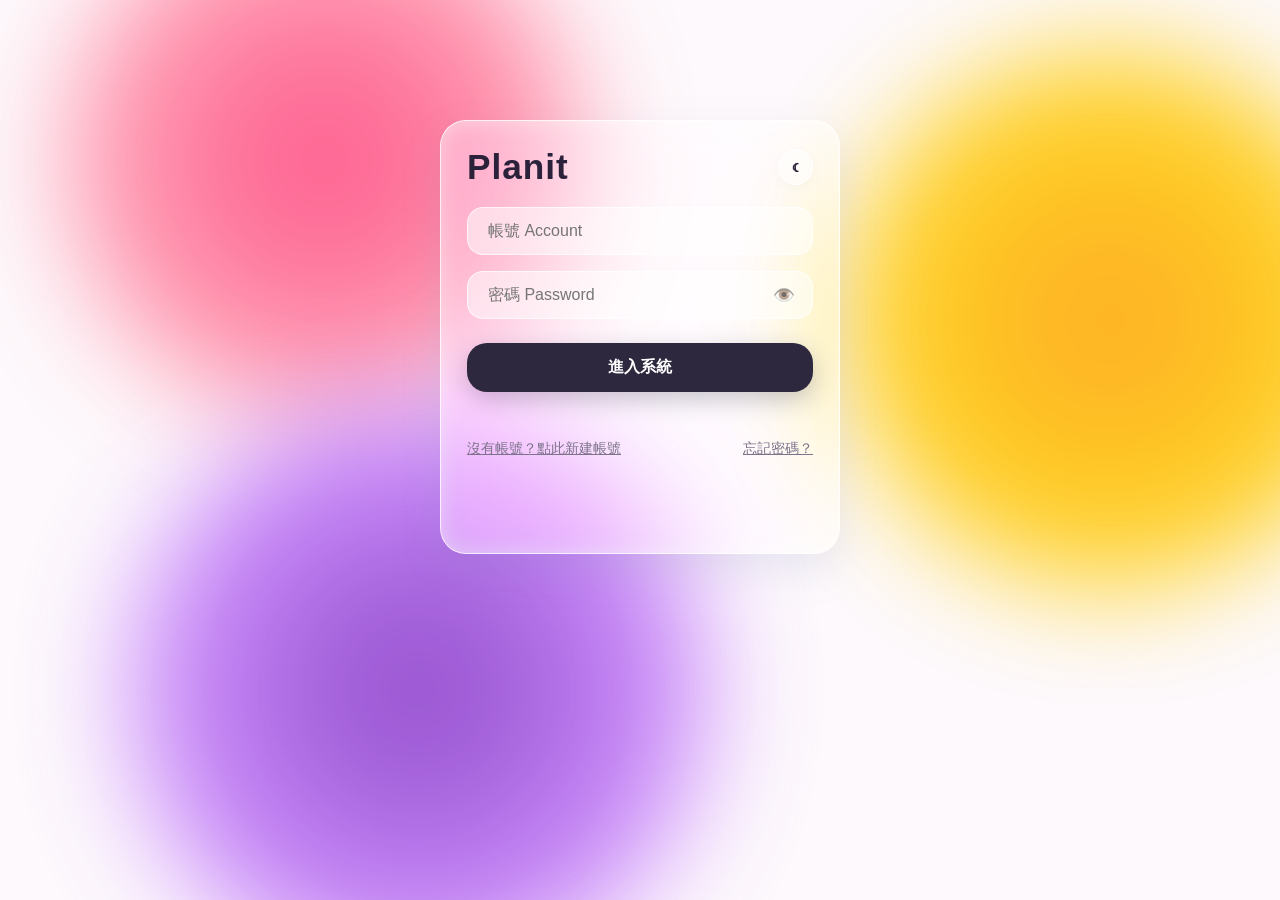
==== index.html @ a9f350a3 "說明視窗無法關閉" ====
<!DOCTYPE html>
<html lang="zh-TW">
<head>
  <meta charset="UTF-8">
  <meta name="viewport" content="width=device-width, initial-scale=1.0">
  <title>Planit - Control Center</title>
  <script src="https://accounts.google.com/gsi/client" async defer></script>
  <style>
    :root { --text-hi: #2B213A; --text-mid: #7D738A; --card-radius: 26px; }
    * { box-sizing: border-box; margin: 0; padding: 0; font-family: -apple-system, BlinkMacSystemFont, "Segoe UI", Roboto, sans-serif; }
    
    html { min-height: 100vh; background: #FDF9FC; }
    body { 
      min-height: 100vh; width: 100%; display: flex; flex-direction: column; align-items: center; justify-content: flex-start;
      background: transparent !important; color: var(--text-hi); overflow-y: auto; position: relative; padding: 40px 16px;
      perspective: 1600px;
    }

    .sky-container { position: fixed; inset: 0; width: 100vw; height: 100vh; overflow: hidden; z-index: 0; pointer-events: none; }
    @keyframes driftPeach { 0% { transform: translate(0px, 0px) scale(1); } 50% { transform: translate(80px, -60px) scale(1.18); } 100% { transform: translate(-50px, 50px) scale(0.92); } }
    @keyframes driftPurple { 0% { transform: translate(0px, 0px) scale(1); } 50% { transform: translate(-70px, 70px) scale(1.15); } 100% { transform: translate(60px, -50px) scale(0.9); } }
    @keyframes driftOrange { 0% { transform: translate(0px, 0px) scale(1); } 50% { transform: translate(60px, 80px) scale(1.22); } 100% { transform: translate(-70px, -40px) scale(0.85); } }
    
    .cloud-orb { position: absolute; border-radius: 50%; filter: blur(55px); opacity: 0.85; animation-iteration-count: infinite; animation-direction: alternate; animation-timing-function: ease-in-out; }
    .orb-peach { top: -100px; left: 5%; width: 520px; height: 520px; background: radial-gradient(circle, #FF477E 10%, #FFA8B6 80%); animation: driftPeach 14s infinite alternate ease-in-out; }
    .orb-purple { bottom: -80px; left: 10%; width: 580px; height: 580px; background: radial-gradient(circle, #7B2CBF 0%, #C77DFF 65%, rgba(224, 170, 255, 0) 100%); animation: driftPurple 18s infinite alternate ease-in-out; animation-delay: -3s; }
    .orb-orange { top: 50px; right: -100px; width: 540px; height: 540px; background: radial-gradient(circle, #FF9E00 0%, #FFD000 65%, rgba(255, 234, 167, 0) 100%); animation: driftOrange 16s infinite alternate ease-in-out; animation-delay: -6s; }
    
    body.dark { background-color: #0A0A12 !important; color: #F1F0F7 !important; --text-hi: #F1F0F7; --text-mid: #9E9AA8; }
    body.dark .orb-peach { background: radial-gradient(circle, #2E1065 0%, #0A0A12 80%) !important; opacity: 0.5; } 
    body.dark .orb-purple { background: radial-gradient(circle, #1E1B4B 0%, #0A0A12 80%) !important; opacity: 0.5; } 
    body.dark .orb-orange { background: radial-gradient(circle, #082F49 0%, #0A0A12 80%) !important; opacity: 0.5; } 

    .view-hidden { display: none !important; }
    .view-active { display: block !important; }

    .window-shell, .modal-shell {
      background: rgba(255, 255, 255, 0.4) !important; backdrop-filter: blur(24px) saturate(160%); -webkit-backdrop-filter: blur(24px) saturate(160%); 
      border: 1px solid rgba(255, 255, 255, 0.8) !important; border-radius: var(--card-radius); padding: 26px; box-shadow: 0 16px 40px rgba(112, 128, 175, 0.15), inset 0 0 20px rgba(255,255,255,0.4);
    }
    body.dark .window-shell, body.dark .modal-shell { background: rgba(18, 18, 26, 0.85) !important; border: 1px solid rgba(255, 255, 255, 0.14) !important; box-shadow: 0 20px 50px rgba(0, 0, 0, 0.9), inset 0 0 20px rgba(255,255,255,0.02) !important; }

    .login-shell { width: 100%; max-width: 400px; margin: 80px auto; z-index: 2; position: relative; }
    
    #dashboard-view { position: relative; z-index: 2; transform-style: preserve-3d; transition: transform 0.12s ease-out; }
    #dashboard-view.view-active { display: grid !important; grid-template-columns: minmax(0, 1fr) 280px !important; gap: 24px !important; align-items: start !important; width: 100%; max-width: 1060px !important; margin: 0 auto !important; }
    @media (max-width: 840px) { #dashboard-view.view-active { grid-template-columns: 1fr !important; } .upcoming-panel { position: static !important; } }

    .dashboard-main { min-width: 0; height: auto; overflow: visible; }
    .upcoming-panel { position: sticky; top: 30px; max-height: calc(100vh - 60px); overflow-y: auto; }
    .upcoming-panel h3 { font-size: 1rem; font-weight: 700; margin-bottom: 14px; display: flex; align-items: center; gap: 6px; color: var(--text-hi); }
    .upcoming-item { padding: 11px 14px; background: rgba(255,255,255,0.45); border-radius: 16px; margin-bottom: 9px; border: 1px solid rgba(255,255,255,0.7); font-size: 0.85rem; cursor: pointer; transition: all 0.25s cubic-bezier(0.34, 1.56, 0.64, 1); color: var(--text-hi); }
    body.dark .upcoming-item { background: rgba(255,255,255,0.06); border-color: rgba(255,255,255,0.1); color: #F1F0F7; }
    .upcoming-item:hover { transform: translateY(-2px) scale(1.02); background: rgba(255,255,255,0.7); }

    .titlebar { display: flex; justify-content: space-between; align-items: center; margin-bottom: 20px; flex-wrap: wrap; gap: 10px; }
    .titlebar h1, #form-title { font-family: 'Brush Script MT', 'Lucida Handwriting', 'Segoe Script', cursive, sans-serif; font-size: 2.2rem !important; font-weight: 700; letter-spacing: 1px; margin: 0; color: var(--text-hi); }

    .action-button-group { display: flex; gap: 6px; align-items: center; flex-wrap: wrap; }
    .bubble-menu-btn { height: 36px; padding: 0 13px; border-radius: 18px; background: rgba(255, 255, 255, 0.5); border: 1px solid rgba(255, 255, 255, 0.75); color: var(--text-hi); cursor: pointer; font-size: 0.85rem; font-weight: 600; display: flex; justify-content: center; align-items: center; gap: 4px; box-shadow: 0 4px 12px rgba(0,0,0,0.03); transition: all 0.2s ease; }
    .bubble-menu-btn:hover { background: rgba(255, 255, 255, 0.8); transform: translateY(-1px); }
    body.dark .bubble-menu-btn { background: rgba(255, 255, 255, 0.08); border-color: rgba(255, 255, 255, 0.15); color: #F1F0F7; }
    
    .profile-avatar-btn { width: 36px; height: 36px; border-radius: 50%; background: linear-gradient(135deg, #6C5CE7, #8E78FF); color: white; font-weight: 700; display: flex; justify-content: center; align-items: center; cursor: pointer; border: 1.5px solid rgba(255,255,255,0.9); box-shadow: 0 4px 10px rgba(108, 92, 231, 0.3); font-size: 0.85rem; user-select: none; }

    .input-group { margin-bottom: 16px; position: relative; }
    .input-group input, .input-group select { width: 100%; padding: 14px 20px; border-radius: 16px; border: 1px solid rgba(255, 255, 255, 0.7); background: rgba(255, 255, 255, 0.5); color: var(--text-hi); font-size: 1rem; outline: none; }
    body.dark .input-group input, body.dark .input-group select { background: rgba(255, 255, 255, 0.06); border-color: rgba(255, 255, 255, 0.15); color: #F1F0F7; }
    
    .pwd-wrapper { position: relative; width: 100%; }
    .pwd-wrapper input { padding-right: 48px; }
    .eye-toggle-btn { position: absolute; right: 14px; top: 50%; transform: translateY(-50%); background: none; border: none; cursor: pointer; font-size: 1.1rem; opacity: 0.65; padding: 4px; }
    .eye-toggle-btn:hover { opacity: 1; }

    .btn-main { width: 100%; padding: 14px; border-radius: 20px; border: none; background: #2D283E; color: #FFFFFF; font-size: 1rem; font-weight: 600; cursor: pointer; box-shadow: 0 8px 24px rgba(45, 40, 62, 0.25); margin-top: 8px; transition: all 0.2s; }
    body.dark .btn-main { background: #6C5CE7; color: #FFFFFF; box-shadow: 0 8px 24px rgba(108, 92, 231, 0.4); }
    .btn-main:active { transform: scale(0.97); }
    .btn-secondary { background: rgba(255,255,255,0.4); color: var(--text-hi); border: 1px solid rgba(255,255,255,0.7); box-shadow: none; }
    body.dark .btn-secondary { background: rgba(255,255,255,0.08); color: #F1F0F7; border-color: rgba(255,255,255,0.15); }
    .btn-danger { background: #E63946 !important; color: #FFFFFF !important; }
    .btn-success { background: #2A9D8F !important; color: #FFFFFF !important; }
    .btn-warning { background: #F4A261 !important; color: #FFFFFF !important; }
    .btn-disabled { background: rgba(120, 120, 120, 0.18) !important; color: rgba(150, 150, 150, 0.6) !important; cursor: not-allowed !important; pointer-events: none; }

    .form-links { display: flex; justify-content: space-between; margin-top: 16px; font-size: 0.85rem; color: var(--text-mid); }
    .form-links span { cursor: pointer; text-decoration: underline; }
    #message { margin-top: 12px; font-size: 0.9rem; color: #E63946; min-height: 20px; text-align: center; font-weight: 600; }

    .calendar-container { background: rgba(255, 255, 255, 0.25); padding: 16px; border-radius: 22px; border: 1px solid rgba(255, 255, 255, 0.6); margin-bottom: 20px; }
    body.dark .calendar-container { background: rgba(255, 255, 255, 0.04); border-color: rgba(255, 255, 255, 0.08); }
    .cal-header { display: flex; justify-content: space-between; align-items: center; margin-bottom: 12px; font-weight: 700; font-size: 0.95rem; color: var(--text-hi); }
    .cal-grid { display: grid; grid-template-columns: repeat(7, 1fr); gap: 5px; text-align: center; }
    .cal-weekday { font-size: 0.75rem; color: var(--text-mid); font-weight: 600; padding-bottom: 4px; }
    .cal-day { padding: 8px 2px; border-radius: 12px; cursor: pointer; font-size: 0.85rem; font-weight: 600; transition: all 0.2s; position: relative; color: var(--text-hi); }
    .cal-day:hover { background: rgba(255, 255, 255, 0.5); }
    body.dark .cal-day:hover { background: rgba(255, 255, 255, 0.1); }
    .cal-day.empty { pointer-events: none; opacity: 0.25; }
    .cal-day.today { border: 1.5px dashed var(--text-hi); font-weight: 700; }
    .cal-day.active-filter { background: var(--text-hi); color: #FFF; box-shadow: 0 4px 14px rgba(0,0,0,0.2); }
    body.dark .cal-day.active-filter { background: #6C5CE7; color: #FFF; }
    .cal-dot-container { display: flex; justify-content: center; gap: 2px; margin-top: 2px; min-height: 5px; }
    .cal-dot { width: 4px; height: 4px; background: #2A9D8F; border-radius: 50%; }
    .cal-dot.urgent { background: #E63946; }

    .selector-group { margin-bottom: 16px; text-align: left; }
    .selector-title { font-size: 0.8rem; font-weight: 700; color: var(--text-mid); margin-bottom: 8px; margin-left: 4px; }
    .tag-selector { display: flex; gap: 8px; flex-wrap: wrap; }
    .tag-btn, .pri-btn { padding: 7px 15px; border-radius: 16px; font-size: 0.85rem; font-weight: 600; background: rgba(255, 255, 255, 0.45); border: 1px solid rgba(255, 255, 255, 0.7); color: var(--text-mid); cursor: pointer; transition: all 0.2s; }
    body.dark .tag-btn, body.dark .pri-btn { background: rgba(255, 255, 255, 0.05); border-color: rgba(255, 255, 255, 0.1); color: #F1F0F7; }
    .tag-btn.active { background: var(--text-hi); color: #FFF; border-color: transparent; }
    body.dark .tag-btn.active { background: #6C5CE7; color: #FFF; }
    
    .pri-btn[data-val="🔴 緊急"].active { background: #E63946; color: white; border-color: transparent; }
    .pri-btn[data-val="🟡 一般"].active { background: #E9C46A; color: #2B2543; border-color: transparent; }
    .pri-btn[data-val="🟢 輕鬆"].active { background: #2A9D8F; color: white; border-color: transparent; }

    .manual-subtasks { display: flex; flex-direction: column; gap: 8px; margin-bottom: 12px; }
    .subtask-input-row { display: flex; gap: 8px; }
    .subtask-input-row input { flex: 1; padding: 8px 12px; border-radius: 12px; border: 1px solid rgba(255,255,255,0.6); background: rgba(255,255,255,0.4); outline: none; }
    body.dark .subtask-input-row input { background: rgba(255,255,255,0.06); border-color: rgba(255,255,255,0.12); color: white; }
    .add-step-btn { background: none; border: 1px dashed var(--text-mid); color: var(--text-mid); padding: 8px; border-radius: 12px; cursor: pointer; font-weight: 600; font-size: 0.85rem; }
    .ai-btn { background: linear-gradient(135deg, #4A00E0, #8E2DE2); color: white; border: none; box-shadow: 0 4px 15px rgba(142, 45, 226, 0.25); }

    .grid-container { position: relative; width: 100%; transition: height 0.3s ease; min-height: 120px; perspective: 1000px; }
    .widget-card { position: absolute; background: rgba(255, 255, 255, 0.52); backdrop-filter: blur(16px); -webkit-backdrop-filter: blur(16px); border: 1px solid rgba(255, 255, 255, 0.8); border-radius: 22px; display: flex; flex-direction: column; justify-content: space-between; align-items: center; font-weight: 600; overflow: hidden; user-select: none; touch-action: none; cursor: grab; box-shadow: 0 10px 30px rgba(0,0,0,0.05), inset 0 0 15px rgba(255,255,255,0.3); padding: 12px 14px 9px 14px; color: var(--text-hi); transform-style: preserve-3d; transition: top 0.25s ease-out, left 0.25s ease-out, transform 0.15s ease-out, box-shadow 0.2s ease; }
    body.dark .widget-card { background: rgba(25, 25, 38, 0.65) !important; border: 1px solid rgba(255, 255, 255, 0.1) !important; color: #F1F0F7; box-shadow: 0 10px 30px rgba(0,0,0,0.6); }
    .widget-card.dragging { z-index: 100 !important; cursor: grabbing !important; transform: scale(1.05) !important; box-shadow: 0 20px 45px rgba(0,0,0,0.25) !important; transition: none !important; }
    
    @keyframes urgentPulse { 0% { box-shadow: 0 0 10px rgba(230, 57, 70, 0.45); border-color: rgba(230, 57, 70, 0.85); } 50% { box-shadow: 0 0 24px rgba(230, 57, 70, 0.75); border-color: #E63946; } 100% { box-shadow: 0 0 10px rgba(230, 57, 70, 0.45); border-color: rgba(230, 57, 70, 0.85); } }
    .widget-card.urgent-glow { animation: urgentPulse 2s infinite ease-in-out; border-top: 3.5px solid #E63946; }
    .widget-card.routine-card { border-bottom: 3.5px solid #4A90E2; }

    .card-topbar { width: 100%; display: flex; justify-content: space-between; align-items: center; gap: 4px; font-size: 0.68rem; pointer-events: none; }
    .card-tag-text { flex: 1; color: var(--text-mid); font-weight: 600; white-space: nowrap; overflow: hidden; text-overflow: ellipsis; text-align: left; }
    .card-due-badge { flex-shrink: 0; color: #E63946; font-weight: 700; background: rgba(230, 57, 70, 0.12); padding: 2px 6px; border-radius: 8px; font-size: 0.65rem; white-space: nowrap; }
    .card-title-text { text-align: center; width: 100%; font-size: 0.95rem; line-height: 1.3; display: -webkit-box; -webkit-line-clamp: 2; -webkit-box-orient: vertical; overflow: hidden; word-break: break-word; margin: auto 0; pointer-events: none; }
    
    .progress-bar-bg { position: absolute; bottom: 0; left: 0; width: 100%; height: 5px; background: rgba(0,0,0,0.05); pointer-events: none; }
    body.dark .progress-bar-bg { background: rgba(255,255,255,0.05); }
    .progress-bar-fill { height: 100%; background: var(--text-hi); transition: width 0.3s ease; }
    body.dark .progress-bar-fill { background: #6C5CE7; box-shadow: 0 0 10px #6C5CE7; }

    /* 🎯 核心修復：徹底解決 3D 穿透與點擊失效的 Modal 樣式 */
    .modal-overlay { 
      position: fixed !important; 
      inset: 0 !important; 
      width: 100vw !important; 
      height: 100vh !important; 
      background: rgba(10, 10, 20, 0.45) !important; 
      backdrop-filter: blur(14px) !important; 
      -webkit-backdrop-filter: blur(14px) !important; 
      z-index: 99999 !important; 
      transform: translateZ(9999px) !important; /* 確保在 3D 視差座標系永遠處於最頂層 */
      isolation: isolate;
    }
    .modal-overlay.view-active { 
      display: grid !important; 
      place-items: center !important; 
      pointer-events: auto !important; 
      cursor: pointer; /* 點擊暗底時顯示可點擊指標 */
    }
    .modal-overlay.view-hidden { 
      display: none !important; 
      pointer-events: none !important; 
    }
    .modal-shell { 
      max-width: 480px; width: 90%; margin: auto; padding: 28px; max-height: 85vh; overflow-y: auto; 
      color: var(--text-hi); box-shadow: 0 30px 70px rgba(0, 0, 0, 0.35), 0 0 0 1px rgba(255, 255, 255, 0.8) !important; 
      position: relative; z-index: 100000 !important; pointer-events: auto !important; cursor: default;
    }
    body.dark .modal-shell { box-shadow: 0 25px 60px rgba(0, 0, 0, 0.9), 0 0 0 1px rgba(255, 255, 255, 0.15) !important; }

    .modal-close-corner-btn {
      position: absolute; top: 18px; right: 18px; width: 32px; height: 32px; border-radius: 50%;
      border: 1px solid rgba(255,255,255,0.6); background: rgba(255,255,255,0.4); color: var(--text-hi);
      font-size: 1rem; font-weight: 700; display: flex; align-items: center; justify-content: center;
      cursor: pointer; transition: all 0.2s; z-index: 100001;
    }
    .modal-close-corner-btn:hover { background: rgba(255,255,255,0.8); transform: scale(1.08); }
    body.dark .modal-close-corner-btn { background: rgba(255,255,255,0.08); border-color: rgba(255,255,255,0.15); color: #F1F0F7; }

    .profile-info-row { display: flex; justify-content: space-between; padding: 10px 0; border-bottom: 1px solid rgba(0,0,0,0.06); font-size: 0.9rem; }
    body.dark .profile-info-row { border-color: rgba(255,255,255,0.08); }
    .streak-banner { background: linear-gradient(135deg, #FF6B6B, #FF8E53); color: white; border-radius: 18px; padding: 14px; text-align: center; margin-bottom: 18px; font-weight: 700; box-shadow: 0 6px 18px rgba(255, 107, 107, 0.3); }

    .checklist-container { display: flex; flex-direction: column; gap: 10px; margin: 16px 0; text-align: left; }
    .check-item { display: flex; align-items: center; gap: 10px; padding: 11px 14px; background: rgba(255,255,255,0.4); border-radius: 16px; cursor: pointer; border: 1px solid rgba(255,255,255,0.6); color: var(--text-hi); }
    body.dark .check-item { background: rgba(255,255,255,0.04); border-color: rgba(255,255,255,0.08); color: #F1F0F7; }
    .check-item.done { opacity: 0.55; text-decoration: line-through; }
    .checkbox-circle { width: 20px; height: 20px; border-radius: 50%; border: 2px solid var(--text-mid); display: flex; justify-content: center; align-items: center; font-size: 12px; color: transparent; }
    .check-item.done .checkbox-circle { background: #2A9D8F; border-color: #2A9D8F; color: white; }

    .archive-item { display: flex; justify-content: space-between; align-items: center; gap: 12px; padding: 12px 16px; background: rgba(255,255,255,0.35); border-radius: 16px; margin-bottom: 8px; border: 1px solid rgba(255,255,255,0.5); color: var(--text-hi); }
    body.dark .archive-item { background: rgba(255,255,255,0.04); border-color: rgba(255,255,255,0.08); color: #F1F0F7; }
    .archive-item > div { flex: 1; min-width: 0; }
    .archive-item button { flex-shrink: 0; width: auto !important; padding: 6px 14px !important; font-size: 0.8rem !important; margin-top: 0 !important; }
    
    .guide-box { text-align: left; line-height: 1.6; font-size: 0.88rem; }
    .guide-item { margin-bottom: 12px; padding: 12px 16px; background: rgba(255,255,255,0.45); border-radius: 16px; border: 1px solid rgba(255,255,255,0.6); }
    body.dark .guide-item { background: rgba(255,255,255,0.05); border-color: rgba(255,255,255,0.1); }
    .version-tag { display: inline-block; padding: 3px 10px; border-radius: 12px; background: rgba(108, 92, 231, 0.15); color: #6C5CE7; font-weight: 700; font-size: 0.75rem; margin-left: 6px; }
  </style>
</head>
<body>
  <div class="sky-container">
    <div class="cloud-orb orb-peach"></div>
    <div class="cloud-orb orb-purple"></div>
    <div class="cloud-orb orb-orange"></div>
  </div>

  <!-- VIEW 1: 登入畫面 -->
  <div id="login-view" class="view-active window-shell login-shell">
    <div class="titlebar" style="position: relative;">
      <h1 id="form-title">Planit</h1>
      <button class="bubble-menu-btn theme-toggle-btn" aria-label="切換主題" style="position: absolute; right: 0;">☾</button>
    </div>
    
    <div class="input-group"><input type="text" id="account" placeholder="帳號 Account" autocomplete="off"></div>
    <div class="input-group view-hidden" id="email-field-group"><input type="email" id="email" placeholder="電子信箱 Email (接收歡迎信)" autocomplete="off"></div>
    
    <div class="input-group">
      <div class="pwd-wrapper">
        <input type="password" id="password" placeholder="密碼 Password">
        <button class="eye-toggle-btn" type="button" onclick="togglePasswordVisibility('password', this)" title="顯示/隱藏密碼">👁️</button>
      </div>
    </div>

    <button id="action-btn" class="btn-main" onclick="submitManualForm()">進入系統</button>
    <div id="message"></div>
    
    <div class="form-links">
      <span onclick="toggleMode()" id="switch-mode-text">沒有帳號？點此新建帳號</span>
      <span onclick="openForgotPasswordModal()" id="forgot-pwd-btn">忘記密碼？</span>
    </div>

    <div style="display: flex; justify-content: center; min-height: 45px; margin-top:24px;" id="google-btn-container"></div>
  </div>

  <!-- VIEW 2: 控制中心 Dashboard -->
  <div id="dashboard-view" class="view-hidden">
    <div class="window-shell dashboard-main">
      <div class="titlebar">
        <h1>Planit</h1>
        <div class="action-button-group">
          <button class="bubble-menu-btn" onclick="openTaskModal()" title="新增任務">＋ 新增</button>
          <button class="bubble-menu-btn" onclick="openArchiveModal()" title="已完成完成區">📁 完成區</button>
          <button class="bubble-menu-btn" onclick="openGuideModal()" title="功能說明">💡 說明</button>
          <button class="bubble-menu-btn theme-toggle-btn" title="切換主題">☾</button>
          <div class="profile-avatar-btn" onclick="openProfileModal()" id="user-avatar-badge" title="個人中心">U</div>
          <button class="bubble-menu-btn" onclick="logout()" title="登出">🚪</button>
        </div>
      </div>

      <div class="calendar-container">
        <div class="cal-header">
          <div style="display: gap: 4px;">
            <button class="bubble-menu-btn" onclick="changeMonth(-1)">◀</button>
            <button class="bubble-menu-btn" onclick="jumpToToday()">今天</button>
            <button class="bubble-menu-btn" onclick="changeMonth(1)">▶</button>
          </div>
          <span id="cal-month-title">2026年 9月</span>
        </div>
        <div class="cal-grid">
          <div class="cal-weekday">一</div><div class="cal-weekday">二</div><div class="cal-weekday">三</div>
          <div class="cal-weekday">四</div><div class="cal-weekday">五</div><div class="cal-weekday">六</div><div class="cal-weekday">日</div>
        </div>
        <div class="cal-grid" id="cal-days-grid" style="margin-top: 4px;"></div>
      </div>

      <div class="grid-container" id="grid-container">
        <div style="text-align:center; padding: 40px; color: var(--text-mid);">載入任務矩陣中...</div>
      </div>
    </div>

    <div class="window-shell upcoming-panel">
      <h3>🔔 即將到來</h3>
      <div id="upcoming-list" style="font-size: 0.85rem; color: var(--text-mid);">
        載入預告中...
      </div>
    </div>
  </div>

  <!-- VIEW 3: 新增任務 Modal -->
  <div id="task-modal" class="modal-overlay view-hidden" onclick="handleModalOverlayClick(event, 'task-modal')">
    <div class="window-shell modal-shell">
      <button class="modal-close-corner-btn" onclick="closeTaskModal()" title="關閉">✕</button>
      <h2 style="font-size: 1.25rem; margin-bottom: 16px; text-align: center;">✨ 新增目標任務</h2>
      
      <div class="selector-group">
        <div class="selector-title">任務類型</div>
        <div class="tag-selector">
          <div class="tag-btn active" onclick="selectOpt('.tag-btn', this)" data-val="⚡️ 碎片 (<15m)">⚡️ 碎片 (&lt;15m)</div>
          <div class="tag-btn" onclick="selectOpt('.tag-btn', this)" data-val="🧠 深度專注">🧠 深度專注</div>
          <div class="tag-btn" onclick="selectOpt('.tag-btn', this)" data-val="🔁 例行重複">🔁 例行重複</div>
          <div class="tag-btn" onclick="selectOpt('.tag-btn', this)" data-val="☕️ 生活/社交">☕️ 生活/社交</div>
        </div>
      </div>

      <div class="selector-group">
        <div class="selector-title">優先順序</div>
        <div class="tag-selector">
          <div class="pri-btn" onclick="selectOpt('.pri-btn', this)" data-val="🔴 緊急">🔴 緊急</div>
          <div class="pri-btn active" onclick="selectOpt('.pri-btn', this)" data-val="🟡 一般">🟡 一般</div>
          <div class="pri-btn" onclick="selectOpt('.pri-btn', this)" data-val="🟢 輕鬆">🟢 輕鬆</div>
        </div>
      </div>

      <div class="selector-group">
        <div class="selector-title">預計完成期限 (Due Date)</div>
        <div class="input-group" style="margin-bottom: 0;">
          <input type="date" id="new-task-duedate">
        </div>
      </div>

      <div class="input-group" style="margin-top: 14px;">
        <input type="text" id="new-task-input" placeholder="目標名稱 (例：與朋友聚餐 / 專案簡報)" autocomplete="off">
      </div>

      <div class="selector-group">
        <div class="selector-title">階段性子任務 (選填)</div>
        <div id="manual-subtasks-container" class="manual-subtasks"></div>
        <div style="display: flex; gap: 8px;">
          <button class="add-step-btn" style="flex: 1;" onclick="addManualSubtaskInput()">➕ 手動新增</button>
          <button id="ai-decompose-btn" class="add-step-btn ai-btn" style="flex: 1;" onclick="triggerAIDecompose()">✨ AI 幫我拆解</button>
        </div>
      </div>

      <div style="display: flex; gap: 12px; margin-top: 20px;">
        <button class="btn-main btn-secondary" onclick="closeTaskModal()">取消</button>
        <button class="btn-main" onclick="confirmAddTask()">建立卡片</button>
      </div>
    </div>
  </div>

  <!-- VIEW 4: 任務詳情與編輯 Modal -->
  <div id="detail-modal" class="modal-overlay view-hidden" onclick="handleModalOverlayClick(event, 'detail-modal')">
    <div class="window-shell modal-shell" style="text-align: center;">
      <button class="modal-close-corner-btn" onclick="closeDetailModal()" title="關閉">✕</button>
      <div style="margin-bottom: 12px;">
        <input type="text" id="edit-task-title" style="width: 100%; padding: 10px 14px; border-radius: 12px; border: 1px solid rgba(255,255,255,0.7); background: rgba(255,255,255,0.5); font-size: 1.1rem; font-weight: 700; text-align: center; color: var(--text-hi); outline: none;" placeholder="任務名稱">
      </div>

      <div style="display: flex; gap: 8px; margin-bottom: 12px;">
        <input type="date" id="edit-task-duedate" style="flex: 1; padding: 8px; border-radius: 10px; border: 1px solid rgba(255,255,255,0.7); background: rgba(255,255,255,0.5); color: var(--text-hi); font-size: 0.85rem;">
        <select id="edit-task-priority" style="flex: 1; padding: 8px; border-radius: 10px; border: 1px solid rgba(255,255,255,0.7); background: rgba(255,255,255,0.5); color: var(--text-hi); font-size: 0.85rem;">
          <option value="🔴 緊急">🔴 緊急</option>
          <option value="🟡 一般">🟡 一般</option>
          <option value="🟢 輕鬆">🟢 輕鬆</option>
        </select>
      </div>

      <div id="detail-progress-text" style="font-size: 0.85rem; font-weight: 600; color: #2A9D8F;"></div>
      <div id="detail-checklist" class="checklist-container"></div>
      
      <div style="display: flex; gap: 8px; margin-top: 18px;">
        <button id="detail-complete-btn" class="btn-main btn-success" style="flex: 1; padding: 10px;" onclick="markTaskCompleted()">✅ 完成</button>
        <button class="btn-main btn-warning" style="flex: 1; padding: 10px;" onclick="rolloverTaskToTomorrow()">➡️ 移到明天</button>
      </div>
      <div style="display: flex; gap: 8px; margin-top: 8px;">
        <button class="btn-main btn-secondary" onclick="saveTaskEdits()" style="flex: 1; padding: 10px;">💾 儲存編輯</button>
        <button class="btn-main btn-secondary" onclick="closeDetailModal()" style="flex: 1; padding: 10px;">關閉</button>
      </div>
    </div>
  </div>

  <!-- VIEW 5: 忘記密碼 Modal -->
  <div id="forgot-modal" class="modal-overlay view-hidden" onclick="handleModalOverlayClick(event, 'forgot-modal')">
    <div class="window-shell modal-shell" style="text-align: center;">
      <button class="modal-close-corner-btn" onclick="closeForgotPasswordModal()" title="關閉">✕</button>
      <h2 style="font-size: 1.25rem; margin-bottom: 12px;">🔑 忘記密碼</h2>
      <p style="font-size: 0.85rem; color: var(--text-mid); margin-bottom: 16px;">輸入註冊信箱，系統將寄送一組臨時密碼供登入。</p>
      <div class="input-group">
        <input type="email" id="forgot-email-input" placeholder="註冊電子信箱">
      </div>
      <button class="btn-main" id="forgot-submit-btn" onclick="submitForgotPassword()">發送臨時密碼</button>
      <button class="btn-main btn-secondary" style="margin-top: 8px;" onclick="closeForgotPasswordModal()">取消</button>
    </div>
  </div>

  <!-- VIEW 6: 個人中心與簽到 Modal -->
  <div id="profile-modal" class="modal-overlay view-hidden" onclick="handleModalOverlayClick(event, 'profile-modal')">
    <div class="window-shell modal-shell">
      <button class="modal-close-corner-btn" onclick="closeProfileModal()" title="關閉">✕</button>
      <h2 style="font-size: 1.25rem; margin-bottom: 14px; text-align: center;">👤 個人控制檔案</h2>

      <div class="streak-banner" id="profile-streak-box">
        🔥 連續簽到 <span id="profile-streak-days" style="font-size: 1.4rem;">0</span> 天
        <button class="btn-main" style="margin-top: 8px; padding: 8px; font-size: 0.85rem; background: white; color: #FF6B6B;" onclick="triggerDailyCheckin()" id="checkin-action-btn">🎯 今日簽到</button>
      </div>

      <div class="profile-info-row"><span>帳號 ID</span><strong id="p-acc">-</strong></div>
      <div class="profile-info-row"><span>綁定信箱</span><strong id="p-email">-</strong></div>
      <div class="profile-info-row"><span>註冊時間</span><span id="p-created" style="color:var(--text-mid); font-size:0.85rem; font-weight:600;">-</span></div>
      <div class="profile-info-row"><span>上次登入</span><span id="p-login" style="color:var(--text-mid); font-size:0.85rem; font-weight:600;">-</span></div>

      <div style="margin-top: 18px; padding-top: 14px; border-top: 1px dashed rgba(0,0,0,0.1);">
        <h4 style="font-size: 0.9rem; margin-bottom: 10px;">🔐 修改密碼</h4>
        
        <div class="input-group" style="margin-bottom: 8px;">
          <div class="pwd-wrapper">
            <input type="password" id="reset-old-pwd" placeholder="目前密碼">
            <button class="eye-toggle-btn" type="button" onclick="togglePasswordVisibility('reset-old-pwd', this)">👁️</button>
          </div>
        </div>

        <div class="input-group" style="margin-bottom: 8px;">
          <div class="pwd-wrapper">
            <input type="password" id="reset-new-pwd" placeholder="新密碼">
            <button class="eye-toggle-btn" type="button" onclick="togglePasswordVisibility('reset-new-pwd', this)">👁️</button>
          </div>
        </div>

        <button class="btn-main btn-secondary" style="padding: 10px; font-size: 0.85rem;" onclick="submitPasswordReset()">確認變更密碼</button>
      </div>

      <button class="btn-main btn-secondary" style="margin-top: 16px;" onclick="closeProfileModal()">關閉</button>
    </div>
  </div>

  <!-- VIEW 7: 說明 Modal (🎯 核心防穿透修復) -->
  <div id="guide-modal" class="modal-overlay view-hidden" onclick="handleModalOverlayClick(event, 'guide-modal')">
    <div class="window-shell modal-shell">
      <button class="modal-close-corner-btn" onclick="closeGuideModal()" title="關閉說明">✕</button>

      <div style="display: flex; justify-content: space-between; align-items: center; margin-bottom: 14px; padding-right: 36px;">
        <h2 style="font-size: 1.25rem; font-weight: 700; margin: 0;">💡 關於 Planit</h2>
        <span class="version-tag">v4.9 Stable</span>
      </div>

      <div class="guide-box">
        <div class="guide-item" style="border-left: 3.5px solid #6C5CE7;">
          <strong>🎯 核心精神</strong><br>
          融合子彈筆記、AI 拆解與 2.5D 控制中心的輕量敏捷任務協調工具。
        </div>

        <div class="guide-item">
          <strong>🏷️ 標籤定義</strong><br>
          • <strong>⚡️ 碎片 (&lt;15m)</strong>：15 分鐘瑣事。<br>
          • <strong>🧠 深度專注</strong>：重要專案。<br>
          • <strong>🔁 例行重複</strong>：藍線固定工作。<br>
          • <strong>☕️ 生活/社交</strong>：聚會與日常採購。
        </div>

        <div class="guide-item">
          <strong>📌 智慧排序規則</strong><br>
          任務卡片強制按「🔴 緊急 &gt; 🟡 一般 &gt; 🟢 輕鬆」順序排列，無指定日期項目自動作為「常駐項目」顯示於清單。
        </div>

        <div class="guide-item" style="border-left: 3.5px solid #2A9D8F;">
          <strong>🚀 最新版本更新亮點 (v4.9)</strong><br>
          • <strong>純數字帳號防呆</strong>：完整支援純數字（如 1234）相容讀寫，防止自動轉型中斷。<br>
          • <strong>隔日延期 (Rollover)</strong>：以任務原本截止日為基準精準 +1 天，並自動升級為「🔴 緊急」紅框呼吸發光。<br>
          • <strong>時區防偏差</strong>：強制鎖定 Asia/Taipei 台北標準時區，杜絕跨日換算倒退 1 天。<br>
          • <strong>安全強型態</strong>：全站寫入強制前綴純文字格式，避免 Google Sheets 格式污染。
        </div>
      </div>

      <button id="guide-modal-close-btn" type="button" class="btn-main btn-secondary" style="margin-top: 14px; position: relative; z-index: 100002;" onclick="closeGuideModal()">關閉說明</button>
    </div>
  </div>

  <!-- VIEW 8: 刪除確認 Modal -->
  <div id="delete-modal" class="modal-overlay view-hidden" onclick="handleModalOverlayClick(event, 'delete-modal')">
    <div class="window-shell modal-shell" style="text-align: center;">
      <h2 style="font-size: 1.25rem; margin-bottom: 16px;">⚠️ 刪除確認</h2>
      <p style="color: var(--text-mid); margin-bottom: 24px; font-size: 0.95rem;">確定移除此任務嗎？</p>
      <div style="display: flex; gap: 12px;">
        <button class="btn-main btn-secondary" onclick="closeDeleteModal()">保留</button>
        <button class="btn-main btn-danger" onclick="confirmDeleteTask()">確定刪除</button>
      </div>
    </div>
  </div>

  <!-- VIEW 9: 📁 已完成區 Modal -->
  <div id="archive-modal" class="modal-overlay view-hidden" onclick="handleModalOverlayClick(event, 'archive-modal')">
    <div class="window-shell modal-shell" style="text-align: center;">
      <button class="modal-close-corner-btn" onclick="closeArchiveModal()" title="關閉">✕</button>
      <h2 style="font-size: 1.25rem; margin-bottom: 16px;">📁 已完成任務完成區</h2>
      <p style="color: var(--text-mid); margin-bottom: 16px; font-size: 0.85rem;">這裡存放所有已結案的成就！</p>
      <div id="archive-list" style="max-height: 300px; overflow-y: auto; text-align: left; margin-bottom: 18px;">
        <div style="text-align:center; color: var(--text-mid); padding: 20px;">目前沒有已完成的任務</div>
      </div>
      <button class="btn-main btn-secondary" onclick="closeArchiveModal()">關閉抽屜</button>
    </div>
  </div>

  <script>
    const GAS_API_URL = "https://script.google.com/macros/s/AKfycbw9130xk5gFZxkrtpIR-YQSClZaqW3IH0JxU-Ka4fRKsdaq9FFZZzxIEgvVBExnxXTVOQ/exec"; 
    const GOOGLE_CLIENT_ID = "867237692766-9o2nhlnrqlq00k75apvsbvl2r2u1jsqi.apps.googleusercontent.com";
    
    let isLoginMode = true;
    let currentUser = ""; 
    let targetElementToDelete = null; 
    let allTasksData = []; 
    let currentDetailTaskId = null; 
    let selectedDateFilter = null; 
    
    let currentCalendarYear = new Date().getFullYear();
    let currentCalendarMonth = new Date().getMonth();

    let globalRenderGrid = null;

    function getLocalDateString(dateObj = new Date()) {
      const year = dateObj.getFullYear();
      const month = String(dateObj.getMonth() + 1).padStart(2, '0');
      const day = String(dateObj.getDate()).padStart(2, '0');
      return `${year}-${month}-${day}`;
    }

    // 🎯 通用點擊遮罩外圍關閉邏輯
    function handleModalOverlayClick(e, modalId) {
      if (e.target.id === modalId) {
        const modal = document.getElementById(modalId);
        if (modal) {
          modal.classList.remove('view-active');
          modal.classList.add('view-hidden');
        }
      }
    }

    // 🎯 鍵盤 Esc 鍵一鍵關閉所有開啟的彈窗
    document.addEventListener('keydown', (e) => {
      if (e.key === 'Escape') {
        document.querySelectorAll('.modal-overlay.view-active').forEach(m => {
          m.classList.remove('view-active');
          m.classList.add('view-hidden');
        });
      }
    });

    window.onload = function () {
      initGoogleAuth();
      initGlobalTilt();
      
      const savedUser = localStorage.getItem('planit_user');
      if (savedUser) {
        currentUser = savedUser;
        document.getElementById('login-view').classList.replace('view-active', 'view-hidden');
        document.getElementById('dashboard-view').classList.replace('view-hidden', 'view-active');
        updateAvatarBadge();
        fetchTasks();
      }
    };

    function updateAvatarBadge() {
      const badge = document.getElementById('user-avatar-badge');
      if (currentUser) {
        badge.innerText = currentUser.charAt(0).toUpperCase();
      }
    }

    function togglePasswordVisibility(inputId, btn) {
      const input = document.getElementById(inputId);
      if (input.type === 'password') {
        input.type = 'text';
        btn.innerText = '🙈';
      } else {
        input.type = 'password';
        btn.innerText = '👁️';
      }
    }

    function initGlobalTilt() {
      document.addEventListener('mousemove', (e) => {
        // 若有任何彈窗開啟中，自動暫停 3D tilt，避免圖層偏移干擾滑鼠點擊
        if (document.querySelector('.modal-overlay.view-active')) return;

        const activeView = document.getElementById('dashboard-view');
        if (!activeView || !activeView.classList.contains('view-active')) return;
        const xOffset = (e.clientX - window.innerWidth / 2) / (window.innerWidth / 2);
        const yOffset = (e.clientY - window.innerHeight / 2) / (window.innerHeight / 2);
        activeView.style.transform = `rotateX(${-yOffset * 3.5}deg) rotateY(${xOffset * 3.5}deg)`;
      });
      document.addEventListener('mouseleave', () => {
        const activeView = document.getElementById('dashboard-view');
        if (activeView) activeView.style.transform = `rotateX(0deg) rotateY(0deg)`;
      });
    }

    window.addEventListener('resize', () => {
      if (globalRenderGrid) globalRenderGrid();
    });

    function initGoogleAuth() {
      setTimeout(() => {
        try {
          if (typeof google !== 'undefined' && google.accounts) {
            google.accounts.id.initialize({ client_id: GOOGLE_CLIENT_ID, callback: handleCredentialResponse, auto_select: false });
            google.accounts.id.renderButton(document.getElementById("google-btn-container"), { theme: "outline", size: "large", shape: "pill", width: 280 });
          }
        } catch(e) {}
      }, 200);
    }

    function callGASAPI(payload, callback, onError) {
      const controller = new AbortController();
      const timeoutId = setTimeout(() => controller.abort(), 15000);

      fetch(GAS_API_URL, {
        method: 'POST',
        headers: { 'Content-Type': 'text/plain;charset=utf-8' },
        body: JSON.stringify(payload),
        signal: controller.signal
      })
      .then(res => {
        clearTimeout(timeoutId);
        return res.json();
      })
      .then(data => {
        if (callback) callback(data);
      })
      .catch(err => {
        clearTimeout(timeoutId);
        console.error("API 連線異常:", err);
        const errorMsg = err.name === 'AbortError' ? "連線逾時，請檢查網路或 GAS 權限" : "無法連線至雲端服務";
        if (onError) onError(errorMsg);
      });
    }

    function fetchTasks() {
      callGASAPI({ action: 'getTasks', account: currentUser }, (data) => {
        allTasksData = Array.isArray(data) ? data : [];
        renderCalendar();
        renderUpcomingPanel();
        renderTasks();
      }, () => {
        document.getElementById('grid-container').innerHTML = `<div style="text-align:center; padding: 40px; color: #E63946;">任務載入失敗，請重新整理頁面。</div>`;
      });
    }

    function decodeJwtResponse(t) { return JSON.parse(decodeURIComponent(atob(t.split('.')[1].replace(/-/g, '+').replace(/_/g, '/')).split('').map(c=>'%'+('00'+c.charCodeAt(0).toString(16)).slice(-2)).join(''))); }
    
    function handleCredentialResponse(r) {
       document.getElementById('message').innerText = "驗證成功，進入控制中心...";
       const userInfo = decodeJwtResponse(r.credential);
       const email = userInfo.email;
       const name = userInfo.name || "User";

       callGASAPI({ action: 'googleLogin', email: email, name: name }, (res) => {
          currentUser = (res && res.account) ? res.account : email;
          localStorage.setItem('planit_user', currentUser);
          updateAvatarBadge();
          document.getElementById('login-view').classList.replace('view-active', 'view-hidden');
          document.getElementById('dashboard-view').classList.replace('view-hidden', 'view-active');
          fetchTasks();
       }, (err) => {
          document.getElementById('message').innerText = err;
       });
    }

    function toggleMode() {
      isLoginMode = !isLoginMode;
      document.getElementById('form-title').innerText = isLoginMode ? 'Planit' : '新建帳號';
      document.getElementById('action-btn').innerText = isLoginMode ? '進入系統' : '註冊帳號';
      document.getElementById('email-field-group').classList.toggle('view-hidden', isLoginMode);
      document.getElementById('switch-mode-text').innerText = isLoginMode ? '沒有帳號？點此新建帳號' : '已有帳號？返回登入';
      document.getElementById('forgot-pwd-btn').style.display = isLoginMode ? 'inline' : 'none';
      document.getElementById('message').innerText = ''; 
    }

    function submitManualForm() {
      const acc = document.getElementById('account').value.trim(); 
      const pwd = document.getElementById('password').value.trim();
      const email = document.getElementById('email').value.trim();
      const actionBtn = document.getElementById('action-btn');

      if (!acc || !pwd) { 
        document.getElementById('message').innerText = "請輸入帳號與密碼！"; 
        return; 
      }
      if (!isLoginMode && !email) { 
        document.getElementById('message').innerText = "註冊請填寫電子信箱！"; 
        return; 
      }

      document.getElementById('message').innerText = "連線驗證中...";
      actionBtn.disabled = true;
      actionBtn.classList.add('btn-disabled');
      
      callGASAPI(
        { action: isLoginMode ? 'login' : 'register', account: acc, password: pwd, email: email },
        (res) => {
          actionBtn.disabled = false;
          actionBtn.classList.remove('btn-disabled');

          if (!res) {
            document.getElementById('message').innerText = "伺服器未回傳有效狀態！";
            return;
          }

          document.getElementById('message').innerText = res.msg || (res.success ? "成功" : "驗證失敗");

          if (res.success) {
            if (!isLoginMode) { 
              setTimeout(toggleMode, 1500); 
            } else { 
              currentUser = String(res.account); 
              localStorage.setItem('planit_user', currentUser); 
              updateAvatarBadge();
              document.getElementById('login-view').classList.replace('view-active', 'view-hidden');
              document.getElementById('dashboard-view').classList.replace('view-hidden', 'view-active');
              fetchTasks();
            }
          }
        },
        (errMsg) => {
          actionBtn.disabled = false;
          actionBtn.classList.remove('btn-disabled');
          document.getElementById('message').innerText = errMsg;
        }
      );
    }

    function logout() {
      localStorage.removeItem('planit_user'); 
      currentUser = ""; 
      allTasksData = [];
      selectedDateFilter = null;
      document.getElementById('dashboard-view').classList.replace('view-active', 'view-hidden');
      document.getElementById('login-view').classList.replace('view-hidden', 'view-active');
      document.getElementById('account').value = '';
      document.getElementById('password').value = '';
      document.getElementById('email').value = '';
      document.getElementById('message').innerText = '';
      initGoogleAuth();
    }

    function openForgotPasswordModal() {
      const m = document.getElementById('forgot-modal');
      m.classList.remove('view-hidden'); m.classList.add('view-active');
      document.getElementById('forgot-email-input').value = "";
    }
    function closeForgotPasswordModal() {
      const m = document.getElementById('forgot-modal');
      m.classList.remove('view-active'); m.classList.add('view-hidden');
    }
    function submitForgotPassword() {
      const email = document.getElementById('forgot-email-input').value.trim();
      if (!email) { alert("請填寫註冊信箱！"); return; }
      const btn = document.getElementById('forgot-submit-btn');
      btn.innerText = "發送中..."; btn.disabled = true;

      callGASAPI({ action: 'forgotPassword', email: email }, (res) => {
        btn.innerText = "發送臨時密碼"; btn.disabled = false;
        alert(res.msg || "信件已發送");
        if (res.success) closeForgotPasswordModal();
      }, (err) => {
        btn.innerText = "發送臨時密碼"; btn.disabled = false;
        alert(err);
      });
    }

    function openProfileModal() {
      const m = document.getElementById('profile-modal');
      m.classList.remove('view-hidden'); m.classList.add('view-active');
      document.getElementById('p-acc').innerText = currentUser;
      document.getElementById('p-email').innerText = "載入中...";

      callGASAPI({ action: 'getUserProfile', account: currentUser }, (res) => {
        if (res && res.success && res.profile) {
          document.getElementById('p-email').innerText = res.profile.email;
          document.getElementById('p-created').innerText = res.profile.createdAt || "無紀錄";
          document.getElementById('p-login').innerText = res.profile.lastLoginAt || "無紀錄";
          document.getElementById('profile-streak-days').innerText = res.profile.checkinStreak;
          
          const todayStr = getLocalDateString();
          const checkBtn = document.getElementById('checkin-action-btn');
          if (res.profile.checkinDate === todayStr) {
            checkBtn.innerText = "✅ 今日已完成簽到";
            checkBtn.classList.add('btn-disabled');
          } else {
            checkBtn.innerText = "🎯 今日簽到";
            checkBtn.classList.remove('btn-disabled');
          }
        }
      });
    }

    function closeProfileModal() {
      const m = document.getElementById('profile-modal');
      m.classList.remove('view-active'); m.classList.add('view-hidden');
    }

    function triggerDailyCheckin() {
      callGASAPI({ action: 'checkIn', account: currentUser }, (res) => {
        if (!res) return;
        alert(res.msg);
        if (res.success) {
          document.getElementById('profile-streak-days').innerText = res.streak;
          const checkBtn = document.getElementById('checkin-action-btn');
          checkBtn.innerText = "✅ 今日已完成簽到";
          checkBtn.classList.add('btn-disabled');
        }
      });
    }

    function submitPasswordReset() {
      const oldPwd = document.getElementById('reset-old-pwd').value.trim();
      const newPwd = document.getElementById('reset-new-pwd').value.trim();
      if (!oldPwd || !newPwd) { alert("請完整填寫新舊密碼！"); return; }

      callGASAPI({ action: 'resetPassword', account: currentUser, oldPassword: oldPwd, newPassword: newPwd }, (res) => {
        if (!res) return;
        alert(res.msg);
        if (res.success) {
          document.getElementById('reset-old-pwd').value = "";
          document.getElementById('reset-new-pwd').value = "";
        }
      });
    }

    document.querySelectorAll('.theme-toggle-btn').forEach(btn => {
      btn.addEventListener('click', () => {
        document.body.classList.toggle('dark');
        const isDark = document.body.classList.contains('dark');
        document.querySelectorAll('.theme-toggle-btn').forEach(b => b.innerText = isDark ? '☀' : '☾');
      });
    });

    function changeMonth(direction) {
      currentCalendarMonth += direction;
      if (currentCalendarMonth > 11) {
        currentCalendarMonth = 0; currentCalendarYear++;
      } else if (currentCalendarMonth < 0) {
        currentCalendarMonth = 11; currentCalendarYear--;
      }
      renderCalendar();
    }

    function jumpToToday() {
      const today = new Date();
      currentCalendarYear = today.getFullYear();
      currentCalendarMonth = today.getMonth();
      selectedDateFilter = getLocalDateString(today);
      renderCalendar();
      renderTasks();
    }

    function renderCalendar() {
      const titleEl = document.getElementById('cal-month-title');
      const gridEl = document.getElementById('cal-days-grid');
      gridEl.innerHTML = '';

      titleEl.innerText = `${currentCalendarYear}年 ${currentCalendarMonth + 1}月`;

      const firstDayIndex = new Date(currentCalendarYear, currentCalendarMonth, 1).getDay();
      let startDay = firstDayIndex === 0 ? 6 : firstDayIndex - 1;
      const totalDays = new Date(currentCalendarYear, currentCalendarMonth + 1, 0).getDate();

      const todayStr = getLocalDateString();
      const activeTasks = allTasksData.filter(t => t.status !== 'completed');

      for (let i = 0; i < startDay; i++) {
        const emptyCell = document.createElement('div');
        emptyCell.className = 'cal-day empty';
        gridEl.appendChild(emptyCell);
      }

      for (let day = 1; day <= totalDays; day++) {
        const mStr = String(currentCalendarMonth + 1).padStart(2, '0');
        const dStr = String(day).padStart(2, '0');
        const dateStr = `${currentCalendarYear}-${mStr}-${dStr}`;
        const isToday = dateStr === todayStr;

        const tasksOnThisDay = activeTasks.filter(t => t.dueDate === dateStr);
        let dotsHtml = '';
        tasksOnThisDay.forEach(t => {
          let isUrgent = t.priority === '🔴 緊急' || t.dueDate <= todayStr;
          dotsHtml += `<div class="cal-dot ${isUrgent ? 'urgent' : ''}"></div>`;
        });

        const cell = document.createElement('div');
        cell.className = `cal-day ${isToday ? 'today' : ''} ${selectedDateFilter === dateStr ? 'active-filter' : ''}`;
        cell.innerHTML = `<div>${day}</div><div class="cal-dot-container">${dotsHtml}</div>`;

        cell.onclick = () => {
          selectedDateFilter = (selectedDateFilter === dateStr) ? null : dateStr;
          renderCalendar();
          renderTasks();
        };

        gridEl.appendChild(cell);
      }
    }

    function renderUpcomingPanel() {
      const panel = document.getElementById('upcoming-list');
      panel.innerHTML = '';

      const todayStr = getLocalDateString();
      const activeTasks = allTasksData.filter(t => t.status !== 'completed' && t.dueDate && t.dueDate >= todayStr);
      
      activeTasks.sort((a, b) => a.dueDate.localeCompare(b.dueDate));

      if (activeTasks.length === 0) {
        panel.innerHTML = `<div style="text-align:center; color: var(--text-mid); padding: 12px; font-size: 0.8rem;">近期沒有待辦期限</div>`;
        return;
      }

      activeTasks.slice(0, 8).forEach(task => {
        const item = document.createElement('div');
        item.className = 'upcoming-item';
        item.innerHTML = `
          <div style="font-weight: 700; margin-bottom: 2px;">📌 ${task.title}</div>
          <div style="font-size: 0.75rem; color: var(--text-mid); display: flex; justify-content: space-between;">
            <span>${task.tag}</span>
            <span style="color: #E63946; font-weight: 700;">${task.dueDate}</span>
          </div>
        `;
        item.onclick = () => openTaskDetail(task.id);
        panel.appendChild(item);
      });
    }

    function renderTasks() {
      const container = document.getElementById('grid-container');
      container.innerHTML = ""; 
      
      const todayStr = getLocalDateString();
      let activeTasks = allTasksData.filter(t => t.status !== 'completed');

      if (selectedDateFilter) {
        activeTasks = activeTasks.filter(t => t.dueDate === selectedDateFilter || !t.dueDate);
      }

      const priorityWeight = { '🔴 緊急': 3, '🟡 一般': 2, '🟢 輕鬆': 1 };
      activeTasks.sort((a, b) => {
        let wA = priorityWeight[a.priority] || 2;
        let wB = priorityWeight[b.priority] || 2;
        if (wA !== wB) return wB - wA;

        let dateA = a.dueDate || "9999-99-99";
        let dateB = b.dueDate || "9999-99-99";
        return dateA.localeCompare(dateB);
      });

      if (activeTasks.length === 0) {
        let msg = selectedDateFilter ? `📅 ${selectedDateFilter} 沒有進行中的任務` : `目前沒有進行中的任務，點擊 ＋ 新增！`;
        container.innerHTML = `<div style="text-align:center; padding: 40px; color: var(--text-mid);">${msg}</div>`;
        container.style.height = "100px";
        return;
      }

      activeTasks.forEach(task => {
         let subTasksArr = [];
         try { subTasksArr = JSON.parse(task.subTasks); } catch(e){}
         let total = subTasksArr.length;
         let done = subTasksArr.filter(s => s.done).length;
         let progress = total === 0 ? 0 : Math.round((done / total) * 100);

         const card = document.createElement('div');
         let isUrgent = task.priority === '🔴 緊急' || (task.dueDate && task.dueDate <= todayStr);
         let isRoutine = task.tag && task.tag.includes('例行重複');

         card.className = `widget-card ${isUrgent ? 'urgent-glow' : ''} ${isRoutine ? 'routine-card' : ''}`;
         card.setAttribute('data-id', task.id); 
         card.setAttribute('data-w', task.w); card.setAttribute('data-h', task.h);
         card.setAttribute('data-pri', task.priority);
         
         let progressHtml = total > 0 ? `<div class="progress-bar-bg"><div class="progress-bar-fill" style="width: ${progress}%"></div></div>` : '';
         let subTaskHint = total > 0 ? `<div style="font-size:0.72rem; color:var(--text-mid); margin-top:2px; pointer-events:none;">${done}/${total} 步驟</div>` : '';
         
         let dueHtml = '';
         if (task.dueDate) {
           dueHtml = `<div class="card-due-badge">📅 ${task.dueDate.slice(5)}</div>`;
         } else {
           dueHtml = `<div class="card-due-badge" style="color:var(--text-mid); background:rgba(0,0,0,0.05);">常駐</div>`;
         }

         card.innerHTML = `
            <div class="card-topbar">
              <span class="card-tag-text">${task.tag}</span>
              ${dueHtml}
            </div>
            <div class="card-title-text">${task.title}</div>
            ${subTaskHint}
            ${progressHtml}
         `;
         container.appendChild(card);
      });
      setTimeout(() => { initGridEngine(); }, 40);
    }

    function selectOpt(groupClass, btn) { 
      document.querySelectorAll(groupClass).forEach(b => b.classList.remove('active')); 
      btn.classList.add('active'); 
    }
    
    function addManualSubtaskInput(defaultText = "") {
      const container = document.getElementById('manual-subtasks-container');
      const row = document.createElement('div'); row.className = 'subtask-input-row';
      row.innerHTML = `<input type="text" placeholder="步驟描述..." value="${defaultText}"><button class="add-step-btn" onclick="this.parentElement.remove()" style="border:none">❌</button>`;
      container.appendChild(row);
      if(!defaultText) row.querySelector('input').focus();
    }

    function triggerAIDecompose() {
      const titleInput = document.getElementById('new-task-input');
      const title = titleInput.value.trim();
      if (!title) { alert("請先輸入上方目標名稱！"); titleInput.focus(); return; }
      
      const aiBtn = document.getElementById('ai-decompose-btn');
      const originalText = aiBtn.innerHTML;
      aiBtn.innerHTML = "🧠 思考中..."; aiBtn.disabled = true;

      callGASAPI({ action: 'aiDecompose', title: title }, (res) => {
        aiBtn.innerHTML = originalText; aiBtn.disabled = false;
        if (res.success && res.steps && res.steps.length > 0) {
          const container = document.getElementById('manual-subtasks-container');
          container.innerHTML = ""; 
          res.steps.forEach(stepText => { addManualSubtaskInput(stepText); });
        } else {
          alert(res.msg || "AI 拆解失敗！");
        }
      }, (err) => {
        aiBtn.innerHTML = originalText; aiBtn.disabled = false;
        alert(err);
      });
    }

    function openTaskModal() { 
      const m = document.getElementById('task-modal');
      m.classList.remove('view-hidden'); m.classList.add('view-active');
      document.getElementById('manual-subtasks-container').innerHTML = ''; 
      document.getElementById('new-task-input').value = "";
      document.getElementById('new-task-duedate').value = getLocalDateString();
    }
    
    function closeTaskModal() { 
      const m = document.getElementById('task-modal');
      m.classList.remove('view-active'); m.classList.add('view-hidden');
    }
    
    // 🎯 說明 Modal 開關（保證即時關閉並復原視差）
    function openGuideModal() { 
      const m = document.getElementById('guide-modal');
      m.classList.remove('view-hidden');
      m.classList.add('view-active');
      const dash = document.getElementById('dashboard-view');
      if (dash) dash.style.transform = 'rotateX(0deg) rotateY(0deg)';
    }

    function closeGuideModal() { 
      const m = document.getElementById('guide-modal');
      if (m) {
        m.classList.remove('view-active');
        m.classList.add('view-hidden');
      }
    }

    function confirmAddTask() {
      const input = document.getElementById('new-task-input');
      const title = input.value.trim();
      if (!title) { input.focus(); return; }
      
      const tag = document.querySelector('.tag-btn.active').getAttribute('data-val');
      const pri = document.querySelector('.pri-btn.active').getAttribute('data-val');
      const dueDate = document.getElementById('new-task-duedate').value;
      
      let subTasks = [];
      document.querySelectorAll('#manual-subtasks-container input').forEach(inp => {
        if(inp.value.trim()) subTasks.push({ step: inp.value.trim(), done: false });
      });

      closeTaskModal();
      const autoWidth = ((dueDate && dueDate.trim() !== "") || subTasks.length > 0) ? 2 : 1; 

      callGASAPI({ 
        action: 'addTask', account: currentUser, title: title, tag: tag, priority: pri, subTasks: JSON.stringify(subTasks), dueDate: dueDate 
      }, (res) => {
        if(res && res.success) {
          res.task.w = autoWidth;
          allTasksData.push(res.task);
          renderCalendar();
          renderUpcomingPanel();
          renderTasks(); 
        }
      });
    }

    function openTaskDetail(taskId) {
      const task = allTasksData.find(t => t.id === taskId);
      if(!task) return;
      currentDetailTaskId = taskId;

      document.getElementById('edit-task-title').value = task.title;
      document.getElementById('edit-task-duedate').value = task.dueDate || '';
      document.getElementById('edit-task-priority').value = task.priority || '🟡 一般';

      const listContainer = document.getElementById('detail-checklist');
      listContainer.innerHTML = '';
      let subTasksArr = [];
      try { subTasksArr = JSON.parse(task.subTasks); } catch(e){}
      
      if(subTasksArr.length === 0) {
        listContainer.innerHTML = `<div style="text-align:center; color:var(--text-mid); padding: 10px; font-size: 0.85rem;">一般任務，可直接標記完成或修改內容。</div>`;
        document.getElementById('detail-progress-text').innerText = '';
      } else {
        renderChecklist(subTasksArr);
      }
      
      updateCompleteButtonState(subTasksArr);
      const m = document.getElementById('detail-modal');
      m.classList.remove('view-hidden'); m.classList.add('view-active');
    }

    function renderChecklist(subTasksArr) {
      const listContainer = document.getElementById('detail-checklist');
      listContainer.innerHTML = '';
      let doneCount = 0;

      subTasksArr.forEach((st, index) => {
        if(st.done) doneCount++;
        const item = document.createElement('div');
        item.className = `check-item ${st.done ? 'done' : ''}`;
        item.innerHTML = `<div class="checkbox-circle">✔</div><div style="font-weight:600; font-size:0.9rem;">${st.step}</div>`;
        
        item.onclick = () => {
          st.done = !st.done; 
          const taskIndex = allTasksData.findIndex(t => t.id === currentDetailTaskId);
          allTasksData[taskIndex].subTasks = JSON.stringify(subTasksArr);
          renderChecklist(subTasksArr);
          updateCompleteButtonState(subTasksArr);
          callGASAPI({ action: 'updateTask', taskId: currentDetailTaskId, subTasks: JSON.stringify(subTasksArr) }, ()=>{});
        };
        listContainer.appendChild(item);
      });
      const prog = Math.round((doneCount / subTasksArr.length) * 100);
      document.getElementById('detail-progress-text').innerText = `目前進度：${prog}%`;
    }

    function updateCompleteButtonState(subTasksArr) {
      const btn = document.getElementById('detail-complete-btn');
      if (!subTasksArr || subTasksArr.length === 0) {
        btn.classList.remove('btn-disabled');
        return;
      }
      btn.classList.toggle('btn-disabled', subTasksArr.some(st => !st.done));
    }

    function saveTaskEdits() {
      if(!currentDetailTaskId) return;
      const taskIndex = allTasksData.findIndex(t => t.id === currentDetailTaskId);
      if(taskIndex === -1) return;

      const newTitle = document.getElementById('edit-task-title').value.trim();
      const newDueDate = document.getElementById('edit-task-duedate').value;
      const newPriority = document.getElementById('edit-task-priority').value;

      if(!newTitle) { alert("任務名稱不能為空！"); return; }

      allTasksData[taskIndex].title = newTitle;
      allTasksData[taskIndex].dueDate = newDueDate;
      allTasksData[taskIndex].priority = newPriority;

      callGASAPI({ 
        action: 'updateTaskDetails', taskId: currentDetailTaskId, title: newTitle, dueDate: newDueDate, priority: newPriority 
      }, () => {});

      alert("✨ 任務修改已儲存！");
      closeDetailModal();
    }

    function closeDetailModal() {
      const m = document.getElementById('detail-modal');
      m.classList.remove('view-active'); m.classList.add('view-hidden');
      currentDetailTaskId = null;
      renderCalendar();
      renderUpcomingPanel();
      renderTasks(); 
    }
    
    function markTaskCompleted() {
      if(!currentDetailTaskId) return;
      const task = allTasksData.find(t => t.id === currentDetailTaskId);
      if(!task) return;

      let subTasksArr = [];
      try { subTasksArr = JSON.parse(task.subTasks); } catch(e){}
      if (subTasksArr.length > 0 && subTasksArr.some(st => !st.done)) {
        alert("⚠️ 還有子任務尚未完成，請先完成所有步驟！");
        return;
      }

      const taskIndex = allTasksData.findIndex(t => t.id === currentDetailTaskId);
      allTasksData[taskIndex].status = 'completed';
      callGASAPI({ action: 'updateTaskStatus', taskId: currentDetailTaskId, status: 'completed' }, () => {});
      closeDetailModal();
    }

    function rolloverTaskToTomorrow() {
      if(!currentDetailTaskId) return;
      const taskIndex = allTasksData.findIndex(t => t.id === currentDetailTaskId);
      if(taskIndex === -1) return;

      const currentTask = allTasksData[taskIndex];
      let nextDateStr = "";

      if (currentTask.dueDate && /^\d{4}-\d{2}-\d{2}$/.test(currentTask.dueDate)) {
        const parts = currentTask.dueDate.split('-');
        const y = parseInt(parts[0], 10);
        const m = parseInt(parts[1], 10) - 1;
        const d = parseInt(parts[2], 10);
        
        const nextDate = new Date(y, m, d + 1);
        nextDateStr = getLocalDateString(nextDate);
      } else {
        const tomorrow = new Date();
        tomorrow.setDate(tomorrow.getDate() + 1);
        nextDateStr = getLocalDateString(tomorrow);
      }

      allTasksData[taskIndex].dueDate = nextDateStr;
      allTasksData[taskIndex].priority = '🔴 緊急';

      closeDetailModal();
      renderCalendar();
      renderUpcomingPanel();
      renderTasks();

      callGASAPI({ 
        action: 'rolloverTask', 
        taskId: currentDetailTaskId, 
        tomorrowDate: nextDateStr 
      }, (res) => {}, (err) => {
        console.error("順延同步異常:", err);
      });
    }

    function openArchiveModal() {
      const archiveList = document.getElementById('archive-list');
      archiveList.innerHTML = '';
      const completedTasks = allTasksData.filter(t => t.status === 'completed');
      
      if(completedTasks.length === 0) {
        archiveList.innerHTML = `<div style="text-align:center; color: var(--text-mid); padding: 20px;">目前沒有已完成的任務</div>`;
      } else {
        completedTasks.forEach(task => {
          const item = document.createElement('div');
          item.className = 'archive-item';
          let cleanDate = task.dueDate || '常駐';
          item.innerHTML = `
            <div>
              <div style="font-weight: 700; font-size: 0.95rem;">✅ ${task.title}</div>
              <div style="font-size: 0.75rem; color: var(--text-mid);">${task.tag} | 期限: ${cleanDate}</div>
            </div>
            <button class="btn-main btn-secondary" onclick="restoreTask('${task.id}')">復原</button>
          `;
          archiveList.appendChild(item);
        });
      }
      const m = document.getElementById('archive-modal');
      m.classList.remove('view-hidden'); m.classList.add('view-active');
    }

    function closeArchiveModal() { 
      const m = document.getElementById('archive-modal');
      m.classList.remove('view-active'); m.classList.add('view-hidden');
    }

    function restoreTask(taskId) {
      const taskIndex = allTasksData.findIndex(t => t.id === taskId);
      if(taskIndex === -1) return;
      allTasksData[taskIndex].status = 'active';
      callGASAPI({ action: 'updateTaskStatus', taskId: taskId, status: 'active' }, () => {});
      closeArchiveModal();
      renderCalendar();
      renderUpcomingPanel();
      renderTasks();
    }

    function openDeleteModal(taskId) {
      if (navigator.vibrate) navigator.vibrate(50);
      targetElementToDelete = taskId;
      const m = document.getElementById('delete-modal');
      m.classList.remove('view-hidden'); m.classList.add('view-active');
    }
    function closeDeleteModal() { 
      const m = document.getElementById('delete-modal');
      m.classList.remove('view-active'); m.classList.add('view-hidden');
      targetElementToDelete = null; 
    }
    
    function confirmDeleteTask() {
      if (!targetElementToDelete) return;
      const taskId = targetElementToDelete;
      closeDeleteModal();
      allTasksData = allTasksData.filter(t => t.id !== taskId);
      renderCalendar();
      renderUpcomingPanel();
      renderTasks();
      callGASAPI({ action: 'deleteTask', taskId: taskId }, () => {});
    }

    function initGridEngine() {
      let oldContainer = document.getElementById('grid-container');
      let container = oldContainer.cloneNode(true);
      oldContainer.parentNode.replaceChild(container, oldContainer);
      const cardElements = Array.from(container.children);
      
      function getColCount() { return container.clientWidth <= 420 ? 1 : container.clientWidth <= 640 ? 2 : 3; }

      let cols = getColCount();
      const gap = 16; const rowHeight = 86;

      let cardsData = cardElements.map(el => ({ 
        el: el, w: Math.min(parseInt(el.getAttribute('data-w')) || 1, cols), h: parseInt(el.getAttribute('data-h')) || 1 
      }));

      function renderGrid() {
        cols = getColCount();
        cardsData.forEach(c => c.w = Math.min(parseInt(c.el.getAttribute('data-w')) || 1, cols));

        const cellWidth = (container.clientWidth - (cols - 1) * gap) / cols;
        let gridMatrix = []; let maxRow = 0;

        cardsData.forEach(card => {
          let placed = false; let r = 0;
          while (!placed) {
            for (let c = 0; c <= cols - card.w; c++) {
              let isFree = true;
              for (let y = 0; y < card.h; y++) {
                for (let x = 0; x < card.w; x++) {
                  if (gridMatrix[r + y] && gridMatrix[r + y][c + x]) isFree = false;
                }
              }
              if (isFree) {
                for (let y = 0; y < card.h; y++) { 
                  if (!gridMatrix[r + y]) gridMatrix[r + y] = []; 
                  for (let x = 0; x < card.w; x++) gridMatrix[r + y][c + x] = true; 
                }
                card.el.style.left = `${c * (cellWidth + gap)}px`; 
                card.el.style.top = `${r * (rowHeight + gap)}px`;
                card.el.style.width = `${card.w * cellWidth + (card.w - 1) * gap}px`; 
                card.el.style.height = `${card.h * rowHeight + (card.h - 1) * gap}px`;
                maxRow = Math.max(maxRow, r + card.h); 
                placed = true; 
                break;
              }
            }
            if (!placed) r++; 
          }
        });
        container.style.height = `${maxRow * rowHeight + (maxRow - 1) * gap}px`;
      }

      globalRenderGrid = renderGrid;
      renderGrid();

      let draggingIndex = -1; let startX, startY, initialLeft, initialTop;
      let longPressTimer; let clickStartTime;

      cardsData.forEach((card) => {
        card.el.addEventListener('pointerdown', (e) => {
          if (e.target.tagName === 'BUTTON' || e.target.closest('button')) return; 
          e.preventDefault(); 
          draggingIndex = cardsData.indexOf(card);
          startX = e.clientX; startY = e.clientY;
          clickStartTime = new Date().getTime(); 
          initialLeft = parseFloat(card.el.style.left || 0); initialTop = parseFloat(card.el.style.top || 0);
          
          longPressTimer = setTimeout(() => { 
            draggingIndex = -1; card.el.classList.remove('dragging'); 
            try { card.el.releasePointerCapture(e.pointerId); } catch(e){}
            openDeleteModal(card.el.getAttribute('data-id')); 
          }, 700);

          card.el.classList.add('dragging'); 
          card.el.setPointerCapture(e.pointerId);
        });

        card.el.addEventListener('pointermove', (e) => {
          if (Math.abs(e.clientX - startX) > 6 || Math.abs(e.clientY - startY) > 6) clearTimeout(longPressTimer);
          
          if (draggingIndex !== -1 && draggingIndex === cardsData.indexOf(card)) {
            const dx = e.clientX - startX; const dy = e.clientY - startY;
            card.el.style.left = `${initialLeft + dx}px`; card.el.style.top = `${initialTop + dy}px`;

            const currentRect = card.el.getBoundingClientRect();
            const currentCenterX = currentRect.left + currentRect.width / 2;
            const currentCenterY = currentRect.top + currentRect.height / 2;

            let targetIndex = -1;
            cardsData.forEach((otherCard, i) => {
               if (i === draggingIndex) return;
               const rect = otherCard.el.getBoundingClientRect();
               if (currentCenterX >= rect.left && currentCenterX <= rect.right && currentCenterY >= rect.top && currentCenterY <= rect.bottom) targetIndex = i;
            });

            if (targetIndex !== -1 && targetIndex !== draggingIndex) {
               cardsData.splice(targetIndex, 0, cardsData.splice(draggingIndex, 1)[0]);
               draggingIndex = targetIndex; 
               renderGrid(); 
               card.el.style.left = `${initialLeft + dx}px`; card.el.style.top = `${initialTop + dy}px`;
            }
          }
        });

        card.el.addEventListener('pointerup', (e) => {
          clearTimeout(longPressTimer); 
          const timeElapsed = new Date().getTime() - clickStartTime;
          const moved = Math.abs(e.clientX - startX) > 6 || Math.abs(e.clientY - startY) > 6;
          
          if (draggingIndex !== -1) {
            card.el.classList.remove('dragging'); 
            try { card.el.releasePointerCapture(e.pointerId); } catch(err){}
            draggingIndex = -1; 
            renderGrid(); 
          }
          if (!moved && timeElapsed < 300) openTaskDetail(card.el.getAttribute('data-id'));
        });

        card.el.addEventListener('pointercancel', (e) => {
          clearTimeout(longPressTimer);
          if (draggingIndex !== -1) {
            card.el.classList.remove('dragging'); 
            try { card.el.releasePointerCapture(e.pointerId); } catch(err){}
            draggingIndex = -1;
            renderGrid();
          }
        });
      });
    }
  </script>
</body>
</html>
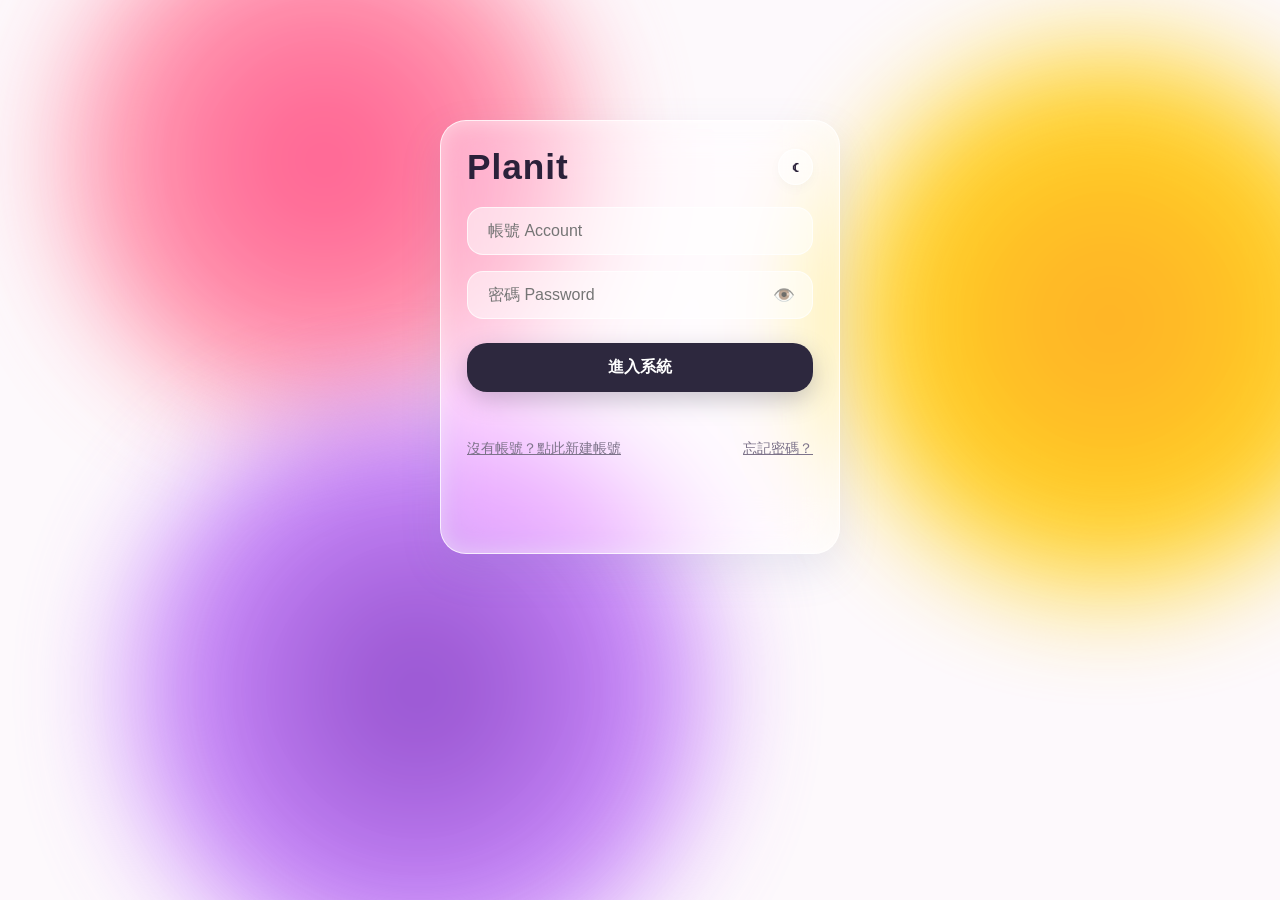
==== commit cec6909e: "說明窗跳不出來修正" ====
--- a/index.html
+++ b/index.html
@@ -13,7 +13,7 @@
     body { 
       min-height: 100vh; width: 100%; display: flex; flex-direction: column; align-items: center; justify-content: flex-start;
       background: transparent !important; color: var(--text-hi); overflow-y: auto; position: relative; padding: 40px 16px;
-      perspective: 1600px;
+      /* 🔧 修復：移除 perspective，改到 #dashboard-view 自身的 wrapper，避免影響 fixed 子元素 */
     }
 
     .sky-container { position: fixed; inset: 0; width: 100vw; height: 100vh; overflow: hidden; z-index: 0; pointer-events: none; }
@@ -42,7 +42,18 @@
 
     .login-shell { width: 100%; max-width: 400px; margin: 80px auto; z-index: 2; position: relative; }
     
-    #dashboard-view { position: relative; z-index: 2; transform-style: preserve-3d; transition: transform 0.12s ease-out; }
+    /* 🔧 修復：dashboard-view 自帶 perspective，不污染 body 層，讓 fixed modal 不受影響 */
+    #dashboard-view { 
+      position: relative; z-index: 2; 
+      perspective: 1600px; 
+      perspective-origin: 50% 50%;
+    }
+    /* 🔧 修復：tilt 套在內部 tilt-inner wrapper，不是最外層 */
+    #dashboard-tilt-inner {
+      transform-style: preserve-3d;
+      transition: transform 0.12s ease-out;
+      display: contents; /* 讓它不影響佈局，只負責 3D 效果 */
+    }
     #dashboard-view.view-active { display: grid !important; grid-template-columns: minmax(0, 1fr) 280px !important; gap: 24px !important; align-items: start !important; width: 100%; max-width: 1060px !important; margin: 0 auto !important; }
     @media (max-width: 840px) { #dashboard-view.view-active { grid-template-columns: 1fr !important; } .upcoming-panel { position: static !important; } }
 
@@ -121,8 +132,8 @@
     .add-step-btn { background: none; border: 1px dashed var(--text-mid); color: var(--text-mid); padding: 8px; border-radius: 12px; cursor: pointer; font-weight: 600; font-size: 0.85rem; }
     .ai-btn { background: linear-gradient(135deg, #4A00E0, #8E2DE2); color: white; border: none; box-shadow: 0 4px 15px rgba(142, 45, 226, 0.25); }
 
-    .grid-container { position: relative; width: 100%; transition: height 0.3s ease; min-height: 120px; perspective: 1000px; }
-    .widget-card { position: absolute; background: rgba(255, 255, 255, 0.52); backdrop-filter: blur(16px); -webkit-backdrop-filter: blur(16px); border: 1px solid rgba(255, 255, 255, 0.8); border-radius: 22px; display: flex; flex-direction: column; justify-content: space-between; align-items: center; font-weight: 600; overflow: hidden; user-select: none; touch-action: none; cursor: grab; box-shadow: 0 10px 30px rgba(0,0,0,0.05), inset 0 0 15px rgba(255,255,255,0.3); padding: 12px 14px 9px 14px; color: var(--text-hi); transform-style: preserve-3d; transition: top 0.25s ease-out, left 0.25s ease-out, transform 0.15s ease-out, box-shadow 0.2s ease; }
+    .grid-container { position: relative; width: 100%; transition: height 0.3s ease; min-height: 120px; }
+    .widget-card { position: absolute; background: rgba(255, 255, 255, 0.52); backdrop-filter: blur(16px); -webkit-backdrop-filter: blur(16px); border: 1px solid rgba(255, 255, 255, 0.8); border-radius: 22px; display: flex; flex-direction: column; justify-content: space-between; align-items: center; font-weight: 600; overflow: hidden; user-select: none; touch-action: none; cursor: grab; box-shadow: 0 10px 30px rgba(0,0,0,0.05), inset 0 0 15px rgba(255,255,255,0.3); padding: 12px 14px 9px 14px; color: var(--text-hi); transition: top 0.25s ease-out, left 0.25s ease-out, transform 0.15s ease-out, box-shadow 0.2s ease; }
     body.dark .widget-card { background: rgba(25, 25, 38, 0.65) !important; border: 1px solid rgba(255, 255, 255, 0.1) !important; color: #F1F0F7; box-shadow: 0 10px 30px rgba(0,0,0,0.6); }
     .widget-card.dragging { z-index: 100 !important; cursor: grabbing !important; transform: scale(1.05) !important; box-shadow: 0 20px 45px rgba(0,0,0,0.25) !important; transition: none !important; }
     
@@ -140,7 +151,11 @@
     .progress-bar-fill { height: 100%; background: var(--text-hi); transition: width 0.3s ease; }
     body.dark .progress-bar-fill { background: #6C5CE7; box-shadow: 0 0 10px #6C5CE7; }
 
-    /* 🎯 核心修復：徹底解決 3D 穿透與點擊失效的 Modal 樣式 */
+    /* =====================================================================
+       🔧 核心修復：Modal 層疊問題
+       原問題：body 無 perspective，modal 的 translateZ(9999px) 超過透視點 → 元素消失
+       修復：移除 translateZ，改用純 z-index + position:fixed 確保最頂層
+       ===================================================================== */
     .modal-overlay { 
       position: fixed !important; 
       inset: 0 !important; 
@@ -149,15 +164,14 @@
       background: rgba(10, 10, 20, 0.45) !important; 
       backdrop-filter: blur(14px) !important; 
       -webkit-backdrop-filter: blur(14px) !important; 
-      z-index: 99999 !important; 
-      transform: translateZ(9999px) !important; /* 確保在 3D 視差座標系永遠處於最頂層 */
-      isolation: isolate;
+      z-index: 9999 !important;
+      /* ❌ 移除：transform: translateZ(9999px) — 此值超過 perspective 距離會讓元素消失 */
     }
     .modal-overlay.view-active { 
       display: grid !important; 
       place-items: center !important; 
       pointer-events: auto !important; 
-      cursor: pointer; /* 點擊暗底時顯示可點擊指標 */
+      cursor: pointer;
     }
     .modal-overlay.view-hidden { 
       display: none !important; 
@@ -165,8 +179,12 @@
     }
     .modal-shell { 
       max-width: 480px; width: 90%; margin: auto; padding: 28px; max-height: 85vh; overflow-y: auto; 
-      color: var(--text-hi); box-shadow: 0 30px 70px rgba(0, 0, 0, 0.35), 0 0 0 1px rgba(255, 255, 255, 0.8) !important; 
-      position: relative; z-index: 100000 !important; pointer-events: auto !important; cursor: default;
+      color: var(--text-hi); 
+      box-shadow: 0 30px 70px rgba(0, 0, 0, 0.35), 0 0 0 1px rgba(255, 255, 255, 0.8) !important; 
+      position: relative; 
+      z-index: 10000 !important; 
+      pointer-events: auto !important; 
+      cursor: default;
     }
     body.dark .modal-shell { box-shadow: 0 25px 60px rgba(0, 0, 0, 0.9), 0 0 0 1px rgba(255, 255, 255, 0.15) !important; }
 
@@ -174,7 +192,7 @@
       position: absolute; top: 18px; right: 18px; width: 32px; height: 32px; border-radius: 50%;
       border: 1px solid rgba(255,255,255,0.6); background: rgba(255,255,255,0.4); color: var(--text-hi);
       font-size: 1rem; font-weight: 700; display: flex; align-items: center; justify-content: center;
-      cursor: pointer; transition: all 0.2s; z-index: 100001;
+      cursor: pointer; transition: all 0.2s; z-index: 10001;
     }
     .modal-close-corner-btn:hover { background: rgba(255,255,255,0.8); transform: scale(1.08); }
     body.dark .modal-close-corner-btn { background: rgba(255,255,255,0.08); border-color: rgba(255,255,255,0.15); color: #F1F0F7; }
@@ -187,7 +205,7 @@
     .check-item { display: flex; align-items: center; gap: 10px; padding: 11px 14px; background: rgba(255,255,255,0.4); border-radius: 16px; cursor: pointer; border: 1px solid rgba(255,255,255,0.6); color: var(--text-hi); }
     body.dark .check-item { background: rgba(255,255,255,0.04); border-color: rgba(255,255,255,0.08); color: #F1F0F7; }
     .check-item.done { opacity: 0.55; text-decoration: line-through; }
-    .checkbox-circle { width: 20px; height: 20px; border-radius: 50%; border: 2px solid var(--text-mid); display: flex; justify-content: center; align-items: center; font-size: 12px; color: transparent; }
+    .checkbox-circle { width: 20px; height: 20px; border-radius: 50%; border: 2px solid var(--text-mid); display: flex; justify-content: center; align-items: center; font-size: 12px; color: transparent; flex-shrink: 0; }
     .check-item.done .checkbox-circle { background: #2A9D8F; border-color: #2A9D8F; color: white; }
 
     .archive-item { display: flex; justify-content: space-between; align-items: center; gap: 12px; padding: 12px 16px; background: rgba(255,255,255,0.35); border-radius: 16px; margin-bottom: 8px; border: 1px solid rgba(255,255,255,0.5); color: var(--text-hi); }
@@ -253,7 +271,7 @@
 
       <div class="calendar-container">
         <div class="cal-header">
-          <div style="display: gap: 4px;">
+          <div style="display: flex; gap: 4px;">
             <button class="bubble-menu-btn" onclick="changeMonth(-1)">◀</button>
             <button class="bubble-menu-btn" onclick="jumpToToday()">今天</button>
             <button class="bubble-menu-btn" onclick="changeMonth(1)">▶</button>
@@ -417,7 +435,7 @@
     </div>
   </div>
 
-  <!-- VIEW 7: 說明 Modal (🎯 核心防穿透修復) -->
+  <!-- VIEW 7: 說明 Modal -->
   <div id="guide-modal" class="modal-overlay view-hidden" onclick="handleModalOverlayClick(event, 'guide-modal')">
     <div class="window-shell modal-shell">
       <button class="modal-close-corner-btn" onclick="closeGuideModal()" title="關閉說明">✕</button>
@@ -455,7 +473,7 @@
         </div>
       </div>
 
-      <button id="guide-modal-close-btn" type="button" class="btn-main btn-secondary" style="margin-top: 14px; position: relative; z-index: 100002;" onclick="closeGuideModal()">關閉說明</button>
+      <button type="button" class="btn-main btn-secondary" style="margin-top: 14px;" onclick="closeGuideModal()">關閉說明</button>
     </div>
   </div>
 
@@ -507,7 +525,7 @@
       return `${year}-${month}-${day}`;
     }
 
-    // 🎯 通用點擊遮罩外圍關閉邏輯
+    // 點擊遮罩外圍關閉 Modal
     function handleModalOverlayClick(e, modalId) {
       if (e.target.id === modalId) {
         const modal = document.getElementById(modalId);
@@ -518,7 +536,7 @@
       }
     }
 
-    // 🎯 鍵盤 Esc 鍵一鍵關閉所有開啟的彈窗
+    // Esc 鍵一鍵關閉所有彈窗
     document.addEventListener('keydown', (e) => {
       if (e.key === 'Escape') {
         document.querySelectorAll('.modal-overlay.view-active').forEach(m => {
@@ -560,20 +578,29 @@
       }
     }
 
+    // 🔧 修復：3D tilt 只套在 dashboard-view 本身，不影響 modal 層
     function initGlobalTilt() {
+      const dashView = document.getElementById('dashboard-view');
       document.addEventListener('mousemove', (e) => {
-        // 若有任何彈窗開啟中，自動暫停 3D tilt，避免圖層偏移干擾滑鼠點擊
+        // 有 modal 開啟時，暫停 tilt 避免視覺偏移
         if (document.querySelector('.modal-overlay.view-active')) return;
-
-        const activeView = document.getElementById('dashboard-view');
-        if (!activeView || !activeView.classList.contains('view-active')) return;
+        if (!dashView || !dashView.classList.contains('view-active')) return;
+
         const xOffset = (e.clientX - window.innerWidth / 2) / (window.innerWidth / 2);
         const yOffset = (e.clientY - window.innerHeight / 2) / (window.innerHeight / 2);
-        activeView.style.transform = `rotateX(${-yOffset * 3.5}deg) rotateY(${xOffset * 3.5}deg)`;
+        // 🔧 修復：tilt 效果套在 dashboard-view 的 CSS perspective 內部元素
+        //    用 style 直接改 gridContainer 和 upcomingPanel 的 transform
+        const tiltX = -yOffset * 2.5;
+        const tiltY = xOffset * 2.5;
+        dashView.querySelectorAll('.window-shell').forEach(el => {
+          el.style.transform = `perspective(1200px) rotateX(${tiltX}deg) rotateY(${tiltY}deg)`;
+        });
       });
       document.addEventListener('mouseleave', () => {
-        const activeView = document.getElementById('dashboard-view');
-        if (activeView) activeView.style.transform = `rotateX(0deg) rotateY(0deg)`;
+        if (!dashView) return;
+        dashView.querySelectorAll('.window-shell').forEach(el => {
+          el.style.transform = 'perspective(1200px) rotateX(0deg) rotateY(0deg)';
+        });
       });
     }
 
@@ -1031,13 +1058,10 @@
       m.classList.remove('view-active'); m.classList.add('view-hidden');
     }
     
-    // 🎯 說明 Modal 開關（保證即時關閉並復原視差）
     function openGuideModal() { 
       const m = document.getElementById('guide-modal');
       m.classList.remove('view-hidden');
       m.classList.add('view-active');
-      const dash = document.getElementById('dashboard-view');
-      if (dash) dash.style.transform = 'rotateX(0deg) rotateY(0deg)';
     }
 
     function closeGuideModal() { 
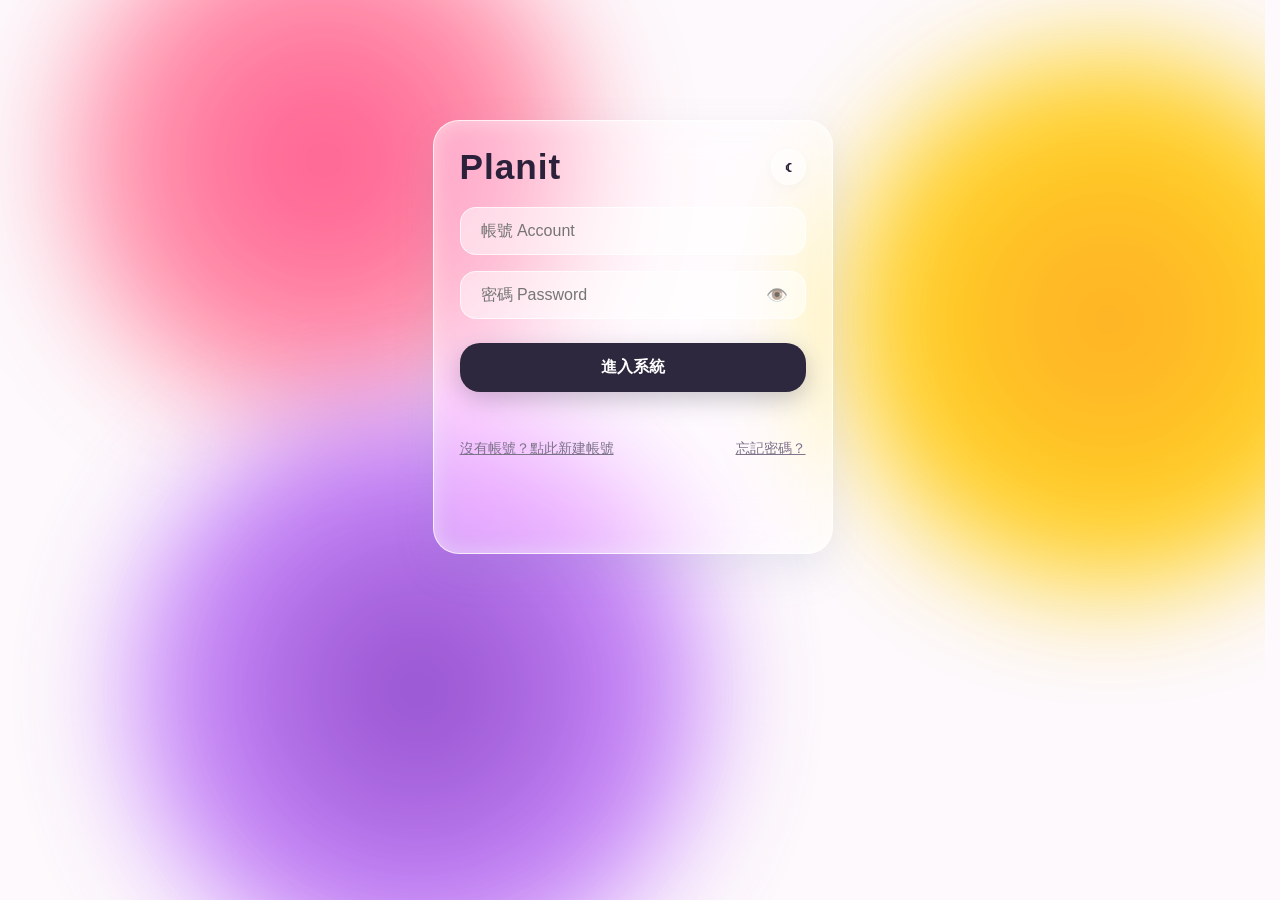
==== commit ab73930a: "feat: extend AI timeout, add tag editing in task detail modal, and set default due date to blank" ====
--- a/index.html
+++ b/index.html
@@ -4,453 +4,261 @@
   <meta charset="UTF-8">
   <meta name="viewport" content="width=device-width, initial-scale=1.0">
   <title>Planit - Control Center</title>
+
+  <!-- Google OAuth SDK -->
   <script src="https://accounts.google.com/gsi/client" async defer></script>
-  <style>
-    :root { --text-hi: #2B213A; --text-mid: #7D738A; --card-radius: 26px; }
-    * { box-sizing: border-box; margin: 0; padding: 0; font-family: -apple-system, BlinkMacSystemFont, "Segoe UI", Roboto, sans-serif; }
-    
-    html { min-height: 100vh; background: #FDF9FC; }
-    body { 
-      min-height: 100vh; width: 100%; display: flex; flex-direction: column; align-items: center; justify-content: flex-start;
-      background: transparent !important; color: var(--text-hi); overflow-y: auto; position: relative; padding: 40px 16px;
-      /* 🔧 修復：移除 perspective，改到 #dashboard-view 自身的 wrapper，避免影響 fixed 子元素 */
-    }
-
-    .sky-container { position: fixed; inset: 0; width: 100vw; height: 100vh; overflow: hidden; z-index: 0; pointer-events: none; }
-    @keyframes driftPeach { 0% { transform: translate(0px, 0px) scale(1); } 50% { transform: translate(80px, -60px) scale(1.18); } 100% { transform: translate(-50px, 50px) scale(0.92); } }
-    @keyframes driftPurple { 0% { transform: translate(0px, 0px) scale(1); } 50% { transform: translate(-70px, 70px) scale(1.15); } 100% { transform: translate(60px, -50px) scale(0.9); } }
-    @keyframes driftOrange { 0% { transform: translate(0px, 0px) scale(1); } 50% { transform: translate(60px, 80px) scale(1.22); } 100% { transform: translate(-70px, -40px) scale(0.85); } }
-    
-    .cloud-orb { position: absolute; border-radius: 50%; filter: blur(55px); opacity: 0.85; animation-iteration-count: infinite; animation-direction: alternate; animation-timing-function: ease-in-out; }
-    .orb-peach { top: -100px; left: 5%; width: 520px; height: 520px; background: radial-gradient(circle, #FF477E 10%, #FFA8B6 80%); animation: driftPeach 14s infinite alternate ease-in-out; }
-    .orb-purple { bottom: -80px; left: 10%; width: 580px; height: 580px; background: radial-gradient(circle, #7B2CBF 0%, #C77DFF 65%, rgba(224, 170, 255, 0) 100%); animation: driftPurple 18s infinite alternate ease-in-out; animation-delay: -3s; }
-    .orb-orange { top: 50px; right: -100px; width: 540px; height: 540px; background: radial-gradient(circle, #FF9E00 0%, #FFD000 65%, rgba(255, 234, 167, 0) 100%); animation: driftOrange 16s infinite alternate ease-in-out; animation-delay: -6s; }
-    
-    body.dark { background-color: #0A0A12 !important; color: #F1F0F7 !important; --text-hi: #F1F0F7; --text-mid: #9E9AA8; }
-    body.dark .orb-peach { background: radial-gradient(circle, #2E1065 0%, #0A0A12 80%) !important; opacity: 0.5; } 
-    body.dark .orb-purple { background: radial-gradient(circle, #1E1B4B 0%, #0A0A12 80%) !important; opacity: 0.5; } 
-    body.dark .orb-orange { background: radial-gradient(circle, #082F49 0%, #0A0A12 80%) !important; opacity: 0.5; } 
-
-    .view-hidden { display: none !important; }
-    .view-active { display: block !important; }
-
-    .window-shell, .modal-shell {
-      background: rgba(255, 255, 255, 0.4) !important; backdrop-filter: blur(24px) saturate(160%); -webkit-backdrop-filter: blur(24px) saturate(160%); 
-      border: 1px solid rgba(255, 255, 255, 0.8) !important; border-radius: var(--card-radius); padding: 26px; box-shadow: 0 16px 40px rgba(112, 128, 175, 0.15), inset 0 0 20px rgba(255,255,255,0.4);
-    }
-    body.dark .window-shell, body.dark .modal-shell { background: rgba(18, 18, 26, 0.85) !important; border: 1px solid rgba(255, 255, 255, 0.14) !important; box-shadow: 0 20px 50px rgba(0, 0, 0, 0.9), inset 0 0 20px rgba(255,255,255,0.02) !important; }
-
-    .login-shell { width: 100%; max-width: 400px; margin: 80px auto; z-index: 2; position: relative; }
-    
-    /* 🔧 修復：dashboard-view 自帶 perspective，不污染 body 層，讓 fixed modal 不受影響 */
-    #dashboard-view { 
-      position: relative; z-index: 2; 
-      perspective: 1600px; 
-      perspective-origin: 50% 50%;
-    }
-    /* 🔧 修復：tilt 套在內部 tilt-inner wrapper，不是最外層 */
-    #dashboard-tilt-inner {
-      transform-style: preserve-3d;
-      transition: transform 0.12s ease-out;
-      display: contents; /* 讓它不影響佈局，只負責 3D 效果 */
-    }
-    #dashboard-view.view-active { display: grid !important; grid-template-columns: minmax(0, 1fr) 280px !important; gap: 24px !important; align-items: start !important; width: 100%; max-width: 1060px !important; margin: 0 auto !important; }
-    @media (max-width: 840px) { #dashboard-view.view-active { grid-template-columns: 1fr !important; } .upcoming-panel { position: static !important; } }
-
-    .dashboard-main { min-width: 0; height: auto; overflow: visible; }
-    .upcoming-panel { position: sticky; top: 30px; max-height: calc(100vh - 60px); overflow-y: auto; }
-    .upcoming-panel h3 { font-size: 1rem; font-weight: 700; margin-bottom: 14px; display: flex; align-items: center; gap: 6px; color: var(--text-hi); }
-    .upcoming-item { padding: 11px 14px; background: rgba(255,255,255,0.45); border-radius: 16px; margin-bottom: 9px; border: 1px solid rgba(255,255,255,0.7); font-size: 0.85rem; cursor: pointer; transition: all 0.25s cubic-bezier(0.34, 1.56, 0.64, 1); color: var(--text-hi); }
-    body.dark .upcoming-item { background: rgba(255,255,255,0.06); border-color: rgba(255,255,255,0.1); color: #F1F0F7; }
-    .upcoming-item:hover { transform: translateY(-2px) scale(1.02); background: rgba(255,255,255,0.7); }
-
-    .titlebar { display: flex; justify-content: space-between; align-items: center; margin-bottom: 20px; flex-wrap: wrap; gap: 10px; }
-    .titlebar h1, #form-title { font-family: 'Brush Script MT', 'Lucida Handwriting', 'Segoe Script', cursive, sans-serif; font-size: 2.2rem !important; font-weight: 700; letter-spacing: 1px; margin: 0; color: var(--text-hi); }
-
-    .action-button-group { display: flex; gap: 6px; align-items: center; flex-wrap: wrap; }
-    .bubble-menu-btn { height: 36px; padding: 0 13px; border-radius: 18px; background: rgba(255, 255, 255, 0.5); border: 1px solid rgba(255, 255, 255, 0.75); color: var(--text-hi); cursor: pointer; font-size: 0.85rem; font-weight: 600; display: flex; justify-content: center; align-items: center; gap: 4px; box-shadow: 0 4px 12px rgba(0,0,0,0.03); transition: all 0.2s ease; }
-    .bubble-menu-btn:hover { background: rgba(255, 255, 255, 0.8); transform: translateY(-1px); }
-    body.dark .bubble-menu-btn { background: rgba(255, 255, 255, 0.08); border-color: rgba(255, 255, 255, 0.15); color: #F1F0F7; }
-    
-    .profile-avatar-btn { width: 36px; height: 36px; border-radius: 50%; background: linear-gradient(135deg, #6C5CE7, #8E78FF); color: white; font-weight: 700; display: flex; justify-content: center; align-items: center; cursor: pointer; border: 1.5px solid rgba(255,255,255,0.9); box-shadow: 0 4px 10px rgba(108, 92, 231, 0.3); font-size: 0.85rem; user-select: none; }
-
-    .input-group { margin-bottom: 16px; position: relative; }
-    .input-group input, .input-group select { width: 100%; padding: 14px 20px; border-radius: 16px; border: 1px solid rgba(255, 255, 255, 0.7); background: rgba(255, 255, 255, 0.5); color: var(--text-hi); font-size: 1rem; outline: none; }
-    body.dark .input-group input, body.dark .input-group select { background: rgba(255, 255, 255, 0.06); border-color: rgba(255, 255, 255, 0.15); color: #F1F0F7; }
-    
-    .pwd-wrapper { position: relative; width: 100%; }
-    .pwd-wrapper input { padding-right: 48px; }
-    .eye-toggle-btn { position: absolute; right: 14px; top: 50%; transform: translateY(-50%); background: none; border: none; cursor: pointer; font-size: 1.1rem; opacity: 0.65; padding: 4px; }
-    .eye-toggle-btn:hover { opacity: 1; }
-
-    .btn-main { width: 100%; padding: 14px; border-radius: 20px; border: none; background: #2D283E; color: #FFFFFF; font-size: 1rem; font-weight: 600; cursor: pointer; box-shadow: 0 8px 24px rgba(45, 40, 62, 0.25); margin-top: 8px; transition: all 0.2s; }
-    body.dark .btn-main { background: #6C5CE7; color: #FFFFFF; box-shadow: 0 8px 24px rgba(108, 92, 231, 0.4); }
-    .btn-main:active { transform: scale(0.97); }
-    .btn-secondary { background: rgba(255,255,255,0.4); color: var(--text-hi); border: 1px solid rgba(255,255,255,0.7); box-shadow: none; }
-    body.dark .btn-secondary { background: rgba(255,255,255,0.08); color: #F1F0F7; border-color: rgba(255,255,255,0.15); }
-    .btn-danger { background: #E63946 !important; color: #FFFFFF !important; }
-    .btn-success { background: #2A9D8F !important; color: #FFFFFF !important; }
-    .btn-warning { background: #F4A261 !important; color: #FFFFFF !important; }
-    .btn-disabled { background: rgba(120, 120, 120, 0.18) !important; color: rgba(150, 150, 150, 0.6) !important; cursor: not-allowed !important; pointer-events: none; }
-
-    .form-links { display: flex; justify-content: space-between; margin-top: 16px; font-size: 0.85rem; color: var(--text-mid); }
-    .form-links span { cursor: pointer; text-decoration: underline; }
-    #message { margin-top: 12px; font-size: 0.9rem; color: #E63946; min-height: 20px; text-align: center; font-weight: 600; }
-
-    .calendar-container { background: rgba(255, 255, 255, 0.25); padding: 16px; border-radius: 22px; border: 1px solid rgba(255, 255, 255, 0.6); margin-bottom: 20px; }
-    body.dark .calendar-container { background: rgba(255, 255, 255, 0.04); border-color: rgba(255, 255, 255, 0.08); }
-    .cal-header { display: flex; justify-content: space-between; align-items: center; margin-bottom: 12px; font-weight: 700; font-size: 0.95rem; color: var(--text-hi); }
-    .cal-grid { display: grid; grid-template-columns: repeat(7, 1fr); gap: 5px; text-align: center; }
-    .cal-weekday { font-size: 0.75rem; color: var(--text-mid); font-weight: 600; padding-bottom: 4px; }
-    .cal-day { padding: 8px 2px; border-radius: 12px; cursor: pointer; font-size: 0.85rem; font-weight: 600; transition: all 0.2s; position: relative; color: var(--text-hi); }
-    .cal-day:hover { background: rgba(255, 255, 255, 0.5); }
-    body.dark .cal-day:hover { background: rgba(255, 255, 255, 0.1); }
-    .cal-day.empty { pointer-events: none; opacity: 0.25; }
-    .cal-day.today { border: 1.5px dashed var(--text-hi); font-weight: 700; }
-    .cal-day.active-filter { background: var(--text-hi); color: #FFF; box-shadow: 0 4px 14px rgba(0,0,0,0.2); }
-    body.dark .cal-day.active-filter { background: #6C5CE7; color: #FFF; }
-    .cal-dot-container { display: flex; justify-content: center; gap: 2px; margin-top: 2px; min-height: 5px; }
-    .cal-dot { width: 4px; height: 4px; background: #2A9D8F; border-radius: 50%; }
-    .cal-dot.urgent { background: #E63946; }
-
-    .selector-group { margin-bottom: 16px; text-align: left; }
-    .selector-title { font-size: 0.8rem; font-weight: 700; color: var(--text-mid); margin-bottom: 8px; margin-left: 4px; }
-    .tag-selector { display: flex; gap: 8px; flex-wrap: wrap; }
-    .tag-btn, .pri-btn { padding: 7px 15px; border-radius: 16px; font-size: 0.85rem; font-weight: 600; background: rgba(255, 255, 255, 0.45); border: 1px solid rgba(255, 255, 255, 0.7); color: var(--text-mid); cursor: pointer; transition: all 0.2s; }
-    body.dark .tag-btn, body.dark .pri-btn { background: rgba(255, 255, 255, 0.05); border-color: rgba(255, 255, 255, 0.1); color: #F1F0F7; }
-    .tag-btn.active { background: var(--text-hi); color: #FFF; border-color: transparent; }
-    body.dark .tag-btn.active { background: #6C5CE7; color: #FFF; }
-    
-    .pri-btn[data-val="🔴 緊急"].active { background: #E63946; color: white; border-color: transparent; }
-    .pri-btn[data-val="🟡 一般"].active { background: #E9C46A; color: #2B2543; border-color: transparent; }
-    .pri-btn[data-val="🟢 輕鬆"].active { background: #2A9D8F; color: white; border-color: transparent; }
-
-    .manual-subtasks { display: flex; flex-direction: column; gap: 8px; margin-bottom: 12px; }
-    .subtask-input-row { display: flex; gap: 8px; }
-    .subtask-input-row input { flex: 1; padding: 8px 12px; border-radius: 12px; border: 1px solid rgba(255,255,255,0.6); background: rgba(255,255,255,0.4); outline: none; }
-    body.dark .subtask-input-row input { background: rgba(255,255,255,0.06); border-color: rgba(255,255,255,0.12); color: white; }
-    .add-step-btn { background: none; border: 1px dashed var(--text-mid); color: var(--text-mid); padding: 8px; border-radius: 12px; cursor: pointer; font-weight: 600; font-size: 0.85rem; }
-    .ai-btn { background: linear-gradient(135deg, #4A00E0, #8E2DE2); color: white; border: none; box-shadow: 0 4px 15px rgba(142, 45, 226, 0.25); }
-
-    .grid-container { position: relative; width: 100%; transition: height 0.3s ease; min-height: 120px; }
-    .widget-card { position: absolute; background: rgba(255, 255, 255, 0.52); backdrop-filter: blur(16px); -webkit-backdrop-filter: blur(16px); border: 1px solid rgba(255, 255, 255, 0.8); border-radius: 22px; display: flex; flex-direction: column; justify-content: space-between; align-items: center; font-weight: 600; overflow: hidden; user-select: none; touch-action: none; cursor: grab; box-shadow: 0 10px 30px rgba(0,0,0,0.05), inset 0 0 15px rgba(255,255,255,0.3); padding: 12px 14px 9px 14px; color: var(--text-hi); transition: top 0.25s ease-out, left 0.25s ease-out, transform 0.15s ease-out, box-shadow 0.2s ease; }
-    body.dark .widget-card { background: rgba(25, 25, 38, 0.65) !important; border: 1px solid rgba(255, 255, 255, 0.1) !important; color: #F1F0F7; box-shadow: 0 10px 30px rgba(0,0,0,0.6); }
-    .widget-card.dragging { z-index: 100 !important; cursor: grabbing !important; transform: scale(1.05) !important; box-shadow: 0 20px 45px rgba(0,0,0,0.25) !important; transition: none !important; }
-    
-    @keyframes urgentPulse { 0% { box-shadow: 0 0 10px rgba(230, 57, 70, 0.45); border-color: rgba(230, 57, 70, 0.85); } 50% { box-shadow: 0 0 24px rgba(230, 57, 70, 0.75); border-color: #E63946; } 100% { box-shadow: 0 0 10px rgba(230, 57, 70, 0.45); border-color: rgba(230, 57, 70, 0.85); } }
-    .widget-card.urgent-glow { animation: urgentPulse 2s infinite ease-in-out; border-top: 3.5px solid #E63946; }
-    .widget-card.routine-card { border-bottom: 3.5px solid #4A90E2; }
-
-    .card-topbar { width: 100%; display: flex; justify-content: space-between; align-items: center; gap: 4px; font-size: 0.68rem; pointer-events: none; }
-    .card-tag-text { flex: 1; color: var(--text-mid); font-weight: 600; white-space: nowrap; overflow: hidden; text-overflow: ellipsis; text-align: left; }
-    .card-due-badge { flex-shrink: 0; color: #E63946; font-weight: 700; background: rgba(230, 57, 70, 0.12); padding: 2px 6px; border-radius: 8px; font-size: 0.65rem; white-space: nowrap; }
-    .card-title-text { text-align: center; width: 100%; font-size: 0.95rem; line-height: 1.3; display: -webkit-box; -webkit-line-clamp: 2; -webkit-box-orient: vertical; overflow: hidden; word-break: break-word; margin: auto 0; pointer-events: none; }
-    
-    .progress-bar-bg { position: absolute; bottom: 0; left: 0; width: 100%; height: 5px; background: rgba(0,0,0,0.05); pointer-events: none; }
-    body.dark .progress-bar-bg { background: rgba(255,255,255,0.05); }
-    .progress-bar-fill { height: 100%; background: var(--text-hi); transition: width 0.3s ease; }
-    body.dark .progress-bar-fill { background: #6C5CE7; box-shadow: 0 0 10px #6C5CE7; }
-
-    /* =====================================================================
-       🔧 核心修復：Modal 層疊問題
-       原問題：body 無 perspective，modal 的 translateZ(9999px) 超過透視點 → 元素消失
-       修復：移除 translateZ，改用純 z-index + position:fixed 確保最頂層
-       ===================================================================== */
-    .modal-overlay { 
-      position: fixed !important; 
-      inset: 0 !important; 
-      width: 100vw !important; 
-      height: 100vh !important; 
-      background: rgba(10, 10, 20, 0.45) !important; 
-      backdrop-filter: blur(14px) !important; 
-      -webkit-backdrop-filter: blur(14px) !important; 
-      z-index: 9999 !important;
-      /* ❌ 移除：transform: translateZ(9999px) — 此值超過 perspective 距離會讓元素消失 */
-    }
-    .modal-overlay.view-active { 
-      display: grid !important; 
-      place-items: center !important; 
-      pointer-events: auto !important; 
-      cursor: pointer;
-    }
-    .modal-overlay.view-hidden { 
-      display: none !important; 
-      pointer-events: none !important; 
-    }
-    .modal-shell { 
-      max-width: 480px; width: 90%; margin: auto; padding: 28px; max-height: 85vh; overflow-y: auto; 
-      color: var(--text-hi); 
-      box-shadow: 0 30px 70px rgba(0, 0, 0, 0.35), 0 0 0 1px rgba(255, 255, 255, 0.8) !important; 
-      position: relative; 
-      z-index: 10000 !important; 
-      pointer-events: auto !important; 
-      cursor: default;
-    }
-    body.dark .modal-shell { box-shadow: 0 25px 60px rgba(0, 0, 0, 0.9), 0 0 0 1px rgba(255, 255, 255, 0.15) !important; }
-
-    .modal-close-corner-btn {
-      position: absolute; top: 18px; right: 18px; width: 32px; height: 32px; border-radius: 50%;
-      border: 1px solid rgba(255,255,255,0.6); background: rgba(255,255,255,0.4); color: var(--text-hi);
-      font-size: 1rem; font-weight: 700; display: flex; align-items: center; justify-content: center;
-      cursor: pointer; transition: all 0.2s; z-index: 10001;
-    }
-    .modal-close-corner-btn:hover { background: rgba(255,255,255,0.8); transform: scale(1.08); }
-    body.dark .modal-close-corner-btn { background: rgba(255,255,255,0.08); border-color: rgba(255,255,255,0.15); color: #F1F0F7; }
-
-    .profile-info-row { display: flex; justify-content: space-between; padding: 10px 0; border-bottom: 1px solid rgba(0,0,0,0.06); font-size: 0.9rem; }
-    body.dark .profile-info-row { border-color: rgba(255,255,255,0.08); }
-    .streak-banner { background: linear-gradient(135deg, #FF6B6B, #FF8E53); color: white; border-radius: 18px; padding: 14px; text-align: center; margin-bottom: 18px; font-weight: 700; box-shadow: 0 6px 18px rgba(255, 107, 107, 0.3); }
-
-    .checklist-container { display: flex; flex-direction: column; gap: 10px; margin: 16px 0; text-align: left; }
-    .check-item { display: flex; align-items: center; gap: 10px; padding: 11px 14px; background: rgba(255,255,255,0.4); border-radius: 16px; cursor: pointer; border: 1px solid rgba(255,255,255,0.6); color: var(--text-hi); }
-    body.dark .check-item { background: rgba(255,255,255,0.04); border-color: rgba(255,255,255,0.08); color: #F1F0F7; }
-    .check-item.done { opacity: 0.55; text-decoration: line-through; }
-    .checkbox-circle { width: 20px; height: 20px; border-radius: 50%; border: 2px solid var(--text-mid); display: flex; justify-content: center; align-items: center; font-size: 12px; color: transparent; flex-shrink: 0; }
-    .check-item.done .checkbox-circle { background: #2A9D8F; border-color: #2A9D8F; color: white; }
-
-    .archive-item { display: flex; justify-content: space-between; align-items: center; gap: 12px; padding: 12px 16px; background: rgba(255,255,255,0.35); border-radius: 16px; margin-bottom: 8px; border: 1px solid rgba(255,255,255,0.5); color: var(--text-hi); }
-    body.dark .archive-item { background: rgba(255,255,255,0.04); border-color: rgba(255,255,255,0.08); color: #F1F0F7; }
-    .archive-item > div { flex: 1; min-width: 0; }
-    .archive-item button { flex-shrink: 0; width: auto !important; padding: 6px 14px !important; font-size: 0.8rem !important; margin-top: 0 !important; }
-    
-    .guide-box { text-align: left; line-height: 1.6; font-size: 0.88rem; }
-    .guide-item { margin-bottom: 12px; padding: 12px 16px; background: rgba(255,255,255,0.45); border-radius: 16px; border: 1px solid rgba(255,255,255,0.6); }
-    body.dark .guide-item { background: rgba(255,255,255,0.05); border-color: rgba(255,255,255,0.1); }
-    .version-tag { display: inline-block; padding: 3px 10px; border-radius: 12px; background: rgba(108, 92, 231, 0.15); color: #6C5CE7; font-weight: 700; font-size: 0.75rem; margin-left: 6px; }
-  </style>
+
+  <!-- 樣式：所有 CSS 集中於此 -->
+  <link rel="stylesheet" href="css/style.css">
 </head>
 <body>
+
+  <!-- ── 背景雲霧 ─────────────────────────────── -->
   <div class="sky-container">
     <div class="cloud-orb orb-peach"></div>
     <div class="cloud-orb orb-purple"></div>
     <div class="cloud-orb orb-orange"></div>
   </div>
 
-  <!-- VIEW 1: 登入畫面 -->
+  <!-- ── VIEW 1：登入畫面 ─────────────────────── -->
   <div id="login-view" class="view-active window-shell login-shell">
-    <div class="titlebar" style="position: relative;">
+    <div class="titlebar" style="position:relative;">
       <h1 id="form-title">Planit</h1>
-      <button class="bubble-menu-btn theme-toggle-btn" aria-label="切換主題" style="position: absolute; right: 0;">☾</button>
-    </div>
-    
-    <div class="input-group"><input type="text" id="account" placeholder="帳號 Account" autocomplete="off"></div>
-    <div class="input-group view-hidden" id="email-field-group"><input type="email" id="email" placeholder="電子信箱 Email (接收歡迎信)" autocomplete="off"></div>
-    
+      <button class="bubble-menu-btn theme-toggle-btn" aria-label="切換主題" style="position:absolute; right:0;">☾</button>
+    </div>
+
+    <div class="input-group">
+      <input type="text" id="account" placeholder="帳號 Account" autocomplete="off">
+    </div>
+    <div class="input-group view-hidden" id="email-field-group">
+      <input type="email" id="email" placeholder="電子信箱 Email (接收歡迎信)" autocomplete="off">
+    </div>
     <div class="input-group">
       <div class="pwd-wrapper">
         <input type="password" id="password" placeholder="密碼 Password">
-        <button class="eye-toggle-btn" type="button" onclick="togglePasswordVisibility('password', this)" title="顯示/隱藏密碼">👁️</button>
+        <button class="eye-toggle-btn" type="button" onclick="togglePasswordVisibility('password', this)">👁️</button>
       </div>
     </div>
 
     <button id="action-btn" class="btn-main" onclick="submitManualForm()">進入系統</button>
     <div id="message"></div>
-    
+
     <div class="form-links">
       <span onclick="toggleMode()" id="switch-mode-text">沒有帳號？點此新建帳號</span>
       <span onclick="openForgotPasswordModal()" id="forgot-pwd-btn">忘記密碼？</span>
     </div>
 
-    <div style="display: flex; justify-content: center; min-height: 45px; margin-top:24px;" id="google-btn-container"></div>
-  </div>
-
-  <!-- VIEW 2: 控制中心 Dashboard -->
+    <div style="display:flex; justify-content:center; min-height:45px; margin-top:24px;" id="google-btn-container"></div>
+  </div>
+
+  <!-- ── VIEW 2：Dashboard 控制中心 ───────────── -->
   <div id="dashboard-view" class="view-hidden">
+
     <div class="window-shell dashboard-main">
       <div class="titlebar">
         <h1>Planit</h1>
         <div class="action-button-group">
-          <button class="bubble-menu-btn" onclick="openTaskModal()" title="新增任務">＋ 新增</button>
+          <button class="bubble-menu-btn" onclick="openTaskModal()"    title="新增任務">＋ 新增</button>
           <button class="bubble-menu-btn" onclick="openArchiveModal()" title="已完成完成區">📁 完成區</button>
-          <button class="bubble-menu-btn" onclick="openGuideModal()" title="功能說明">💡 說明</button>
-          <button class="bubble-menu-btn theme-toggle-btn" title="切換主題">☾</button>
+          <button class="bubble-menu-btn" onclick="openGuideModal()"   title="功能說明">💡 說明</button>
+          <button class="bubble-menu-btn theme-toggle-btn"             title="切換主題">☾</button>
           <div class="profile-avatar-btn" onclick="openProfileModal()" id="user-avatar-badge" title="個人中心">U</div>
-          <button class="bubble-menu-btn" onclick="logout()" title="登出">🚪</button>
-        </div>
-      </div>
-
+          <button class="bubble-menu-btn" onclick="logout()"           title="登出">🚪</button>
+        </div>
+      </div>
+
+      <!-- 月曆 -->
       <div class="calendar-container">
         <div class="cal-header">
-          <div style="display: flex; gap: 4px;">
+          <div style="display:flex; gap:4px;">
             <button class="bubble-menu-btn" onclick="changeMonth(-1)">◀</button>
             <button class="bubble-menu-btn" onclick="jumpToToday()">今天</button>
             <button class="bubble-menu-btn" onclick="changeMonth(1)">▶</button>
           </div>
-          <span id="cal-month-title">2026年 9月</span>
+          <span id="cal-month-title">載入中...</span>
         </div>
         <div class="cal-grid">
           <div class="cal-weekday">一</div><div class="cal-weekday">二</div><div class="cal-weekday">三</div>
           <div class="cal-weekday">四</div><div class="cal-weekday">五</div><div class="cal-weekday">六</div><div class="cal-weekday">日</div>
         </div>
-        <div class="cal-grid" id="cal-days-grid" style="margin-top: 4px;"></div>
-      </div>
-
+        <div class="cal-grid" id="cal-days-grid" style="margin-top:4px;"></div>
+      </div>
+
+      <!-- 任務矩陣 -->
       <div class="grid-container" id="grid-container">
-        <div style="text-align:center; padding: 40px; color: var(--text-mid);">載入任務矩陣中...</div>
-      </div>
-    </div>
-
+        <div style="text-align:center; padding:40px; color:var(--text-mid);">載入任務矩陣中...</div>
+      </div>
+    </div>
+
+    <!-- 右欄：即將到來 -->
     <div class="window-shell upcoming-panel">
       <h3>🔔 即將到來</h3>
-      <div id="upcoming-list" style="font-size: 0.85rem; color: var(--text-mid);">
-        載入預告中...
-      </div>
-    </div>
-  </div>
-
-  <!-- VIEW 3: 新增任務 Modal -->
-  <div id="task-modal" class="modal-overlay view-hidden" onclick="handleModalOverlayClick(event, 'task-modal')">
+      <div id="upcoming-list" style="font-size:0.85rem; color:var(--text-mid);">載入預告中...</div>
+    </div>
+  </div>
+
+  <!-- ── VIEW 3：新增任務 Modal ────────────────── -->
+  <div id="task-modal" class="modal-overlay view-hidden" onclick="handleModalOverlayClick(event,'task-modal')">
     <div class="window-shell modal-shell">
-      <button class="modal-close-corner-btn" onclick="closeTaskModal()" title="關閉">✕</button>
-      <h2 style="font-size: 1.25rem; margin-bottom: 16px; text-align: center;">✨ 新增目標任務</h2>
-      
+      <button class="modal-close-corner-btn" onclick="closeTaskModal()">✕</button>
+      <h2 style="font-size:1.25rem; margin-bottom:16px; text-align:center;">✨ 新增目標任務</h2>
+
       <div class="selector-group">
         <div class="selector-title">任務類型</div>
         <div class="tag-selector">
-          <div class="tag-btn active" onclick="selectOpt('.tag-btn', this)" data-val="⚡️ 碎片 (<15m)">⚡️ 碎片 (&lt;15m)</div>
-          <div class="tag-btn" onclick="selectOpt('.tag-btn', this)" data-val="🧠 深度專注">🧠 深度專注</div>
-          <div class="tag-btn" onclick="selectOpt('.tag-btn', this)" data-val="🔁 例行重複">🔁 例行重複</div>
-          <div class="tag-btn" onclick="selectOpt('.tag-btn', this)" data-val="☕️ 生活/社交">☕️ 生活/社交</div>
+          <div class="tag-btn new-tag-btn active" onclick="selectOpt('.new-tag-btn',this)" data-val="⚡️ 碎片 (<15m)">⚡️ 碎片 (&lt;15m)</div>
+          <div class="tag-btn new-tag-btn" onclick="selectOpt('.new-tag-btn',this)" data-val="🧠 深度專注">🧠 深度專注</div>
+          <div class="tag-btn new-tag-btn" onclick="selectOpt('.new-tag-btn',this)" data-val="🔁 例行重複">🔁 例行重複</div>
+          <div class="tag-btn new-tag-btn" onclick="selectOpt('.new-tag-btn',this)" data-val="☕️ 生活/社交">☕️ 生活/社交</div>
         </div>
       </div>
 
       <div class="selector-group">
         <div class="selector-title">優先順序</div>
         <div class="tag-selector">
-          <div class="pri-btn" onclick="selectOpt('.pri-btn', this)" data-val="🔴 緊急">🔴 緊急</div>
-          <div class="pri-btn active" onclick="selectOpt('.pri-btn', this)" data-val="🟡 一般">🟡 一般</div>
-          <div class="pri-btn" onclick="selectOpt('.pri-btn', this)" data-val="🟢 輕鬆">🟢 輕鬆</div>
+          <div class="pri-btn" onclick="selectOpt('.pri-btn',this)" data-val="🔴 緊急">🔴 緊急</div>
+          <div class="pri-btn active" onclick="selectOpt('.pri-btn',this)" data-val="🟡 一般">🟡 一般</div>
+          <div class="pri-btn" onclick="selectOpt('.pri-btn',this)" data-val="🟢 輕鬆">🟢 輕鬆</div>
         </div>
       </div>
 
       <div class="selector-group">
         <div class="selector-title">預計完成期限 (Due Date)</div>
-        <div class="input-group" style="margin-bottom: 0;">
+        <div class="input-group" style="margin-bottom:0;">
           <input type="date" id="new-task-duedate">
         </div>
       </div>
 
-      <div class="input-group" style="margin-top: 14px;">
+      <div class="input-group" style="margin-top:14px;">
         <input type="text" id="new-task-input" placeholder="目標名稱 (例：與朋友聚餐 / 專案簡報)" autocomplete="off">
       </div>
 
       <div class="selector-group">
         <div class="selector-title">階段性子任務 (選填)</div>
         <div id="manual-subtasks-container" class="manual-subtasks"></div>
-        <div style="display: flex; gap: 8px;">
-          <button class="add-step-btn" style="flex: 1;" onclick="addManualSubtaskInput()">➕ 手動新增</button>
-          <button id="ai-decompose-btn" class="add-step-btn ai-btn" style="flex: 1;" onclick="triggerAIDecompose()">✨ AI 幫我拆解</button>
-        </div>
-      </div>
-
-      <div style="display: flex; gap: 12px; margin-top: 20px;">
+        <div style="display:flex; gap:8px;">
+          <button class="add-step-btn" style="flex:1;" onclick="addManualSubtaskInput()">➕ 手動新增</button>
+          <button id="ai-decompose-btn" class="add-step-btn ai-btn" style="flex:1;" onclick="triggerAIDecompose()">✨ AI 幫我拆解</button>
+        </div>
+      </div>
+
+      <div style="display:flex; gap:12px; margin-top:20px;">
         <button class="btn-main btn-secondary" onclick="closeTaskModal()">取消</button>
         <button class="btn-main" onclick="confirmAddTask()">建立卡片</button>
       </div>
     </div>
   </div>
 
-  <!-- VIEW 4: 任務詳情與編輯 Modal -->
-  <div id="detail-modal" class="modal-overlay view-hidden" onclick="handleModalOverlayClick(event, 'detail-modal')">
-    <div class="window-shell modal-shell" style="text-align: center;">
-      <button class="modal-close-corner-btn" onclick="closeDetailModal()" title="關閉">✕</button>
-      <div style="margin-bottom: 12px;">
-        <input type="text" id="edit-task-title" style="width: 100%; padding: 10px 14px; border-radius: 12px; border: 1px solid rgba(255,255,255,0.7); background: rgba(255,255,255,0.5); font-size: 1.1rem; font-weight: 700; text-align: center; color: var(--text-hi); outline: none;" placeholder="任務名稱">
-      </div>
-
-      <div style="display: flex; gap: 8px; margin-bottom: 12px;">
-        <input type="date" id="edit-task-duedate" style="flex: 1; padding: 8px; border-radius: 10px; border: 1px solid rgba(255,255,255,0.7); background: rgba(255,255,255,0.5); color: var(--text-hi); font-size: 0.85rem;">
-        <select id="edit-task-priority" style="flex: 1; padding: 8px; border-radius: 10px; border: 1px solid rgba(255,255,255,0.7); background: rgba(255,255,255,0.5); color: var(--text-hi); font-size: 0.85rem;">
+  <!-- ── VIEW 4：任務詳情 Modal ─────────────────── -->
+  <div id="detail-modal" class="modal-overlay view-hidden" onclick="handleModalOverlayClick(event,'detail-modal')">
+    <div class="window-shell modal-shell" style="text-align:center;">
+      <button class="modal-close-corner-btn" onclick="closeDetailModal()">✕</button>
+
+      <div style="margin-bottom:12px;">
+        <input type="text" id="edit-task-title"
+          style="width:100%; padding:10px 14px; border-radius:12px; border:1px solid rgba(255,255,255,0.7); background:rgba(255,255,255,0.5); font-size:1.1rem; font-weight:700; text-align:center; color:var(--text-hi); outline:none;"
+          placeholder="任務名稱">
+      </div>
+
+      <div class="selector-group" style="text-align:left; margin-bottom:12px;">
+        <div class="selector-title">任務類型</div>
+        <div class="tag-selector" id="edit-tag-selector">
+          <div class="tag-btn edit-tag-btn" onclick="selectOpt('.edit-tag-btn',this)" data-val="⚡️ 碎片 (<15m)">⚡️ 碎片 (&lt;15m)</div>
+          <div class="tag-btn edit-tag-btn" onclick="selectOpt('.edit-tag-btn',this)" data-val="🧠 深度專注">🧠 深度專注</div>
+          <div class="tag-btn edit-tag-btn" onclick="selectOpt('.edit-tag-btn',this)" data-val="🔁 例行重複">🔁 例行重複</div>
+          <div class="tag-btn edit-tag-btn" onclick="selectOpt('.edit-tag-btn',this)" data-val="☕️ 生活/社交">☕️ 生活/社交</div>
+        </div>
+      </div>
+
+      <div style="display:flex; gap:8px; margin-bottom:12px;">
+        <input type="date" id="edit-task-duedate"
+          style="flex:1; padding:8px; border-radius:10px; border:1px solid rgba(255,255,255,0.7); background:rgba(255,255,255,0.5); color:var(--text-hi); font-size:0.85rem;">
+        <select id="edit-task-priority"
+          style="flex:1; padding:8px; border-radius:10px; border:1px solid rgba(255,255,255,0.7); background:rgba(255,255,255,0.5); color:var(--text-hi); font-size:0.85rem;">
           <option value="🔴 緊急">🔴 緊急</option>
           <option value="🟡 一般">🟡 一般</option>
           <option value="🟢 輕鬆">🟢 輕鬆</option>
         </select>
       </div>
 
-      <div id="detail-progress-text" style="font-size: 0.85rem; font-weight: 600; color: #2A9D8F;"></div>
+      <div id="detail-progress-text" style="font-size:0.85rem; font-weight:600; color:#2A9D8F;"></div>
       <div id="detail-checklist" class="checklist-container"></div>
-      
-      <div style="display: flex; gap: 8px; margin-top: 18px;">
-        <button id="detail-complete-btn" class="btn-main btn-success" style="flex: 1; padding: 10px;" onclick="markTaskCompleted()">✅ 完成</button>
-        <button class="btn-main btn-warning" style="flex: 1; padding: 10px;" onclick="rolloverTaskToTomorrow()">➡️ 移到明天</button>
-      </div>
-      <div style="display: flex; gap: 8px; margin-top: 8px;">
-        <button class="btn-main btn-secondary" onclick="saveTaskEdits()" style="flex: 1; padding: 10px;">💾 儲存編輯</button>
-        <button class="btn-main btn-secondary" onclick="closeDetailModal()" style="flex: 1; padding: 10px;">關閉</button>
-      </div>
-    </div>
-  </div>
-
-  <!-- VIEW 5: 忘記密碼 Modal -->
-  <div id="forgot-modal" class="modal-overlay view-hidden" onclick="handleModalOverlayClick(event, 'forgot-modal')">
-    <div class="window-shell modal-shell" style="text-align: center;">
-      <button class="modal-close-corner-btn" onclick="closeForgotPasswordModal()" title="關閉">✕</button>
-      <h2 style="font-size: 1.25rem; margin-bottom: 12px;">🔑 忘記密碼</h2>
-      <p style="font-size: 0.85rem; color: var(--text-mid); margin-bottom: 16px;">輸入註冊信箱，系統將寄送一組臨時密碼供登入。</p>
+
+      <div style="display:flex; gap:8px; margin-top:18px;">
+        <button id="detail-complete-btn" class="btn-main btn-success" style="flex:1; padding:10px;" onclick="markTaskCompleted()">✅ 完成</button>
+        <button class="btn-main btn-warning" style="flex:1; padding:10px;" onclick="rolloverTaskToTomorrow()">➡️ 移到明天</button>
+      </div>
+      <div style="display:flex; gap:8px; margin-top:8px;">
+        <button class="btn-main btn-secondary" onclick="saveTaskEdits()" style="flex:1; padding:10px;">💾 儲存編輯</button>
+        <button class="btn-main btn-secondary" onclick="closeDetailModal()" style="flex:1; padding:10px;">關閉</button>
+      </div>
+    </div>
+  </div>
+
+  <!-- ── VIEW 5：忘記密碼 Modal ─────────────────── -->
+  <div id="forgot-modal" class="modal-overlay view-hidden" onclick="handleModalOverlayClick(event,'forgot-modal')">
+    <div class="window-shell modal-shell" style="text-align:center;">
+      <button class="modal-close-corner-btn" onclick="closeForgotPasswordModal()">✕</button>
+      <h2 style="font-size:1.25rem; margin-bottom:12px;">🔑 忘記密碼</h2>
+      <p style="font-size:0.85rem; color:var(--text-mid); margin-bottom:16px;">輸入註冊信箱，系統將寄送一組臨時密碼供登入。</p>
       <div class="input-group">
         <input type="email" id="forgot-email-input" placeholder="註冊電子信箱">
       </div>
       <button class="btn-main" id="forgot-submit-btn" onclick="submitForgotPassword()">發送臨時密碼</button>
-      <button class="btn-main btn-secondary" style="margin-top: 8px;" onclick="closeForgotPasswordModal()">取消</button>
-    </div>
-  </div>
-
-  <!-- VIEW 6: 個人中心與簽到 Modal -->
-  <div id="profile-modal" class="modal-overlay view-hidden" onclick="handleModalOverlayClick(event, 'profile-modal')">
+      <button class="btn-main btn-secondary" style="margin-top:8px;" onclick="closeForgotPasswordModal()">取消</button>
+    </div>
+  </div>
+
+  <!-- ── VIEW 6：個人中心 Modal ─────────────────── -->
+  <div id="profile-modal" class="modal-overlay view-hidden" onclick="handleModalOverlayClick(event,'profile-modal')">
     <div class="window-shell modal-shell">
-      <button class="modal-close-corner-btn" onclick="closeProfileModal()" title="關閉">✕</button>
-      <h2 style="font-size: 1.25rem; margin-bottom: 14px; text-align: center;">👤 個人控制檔案</h2>
-
-      <div class="streak-banner" id="profile-streak-box">
-        🔥 連續簽到 <span id="profile-streak-days" style="font-size: 1.4rem;">0</span> 天
-        <button class="btn-main" style="margin-top: 8px; padding: 8px; font-size: 0.85rem; background: white; color: #FF6B6B;" onclick="triggerDailyCheckin()" id="checkin-action-btn">🎯 今日簽到</button>
+      <button class="modal-close-corner-btn" onclick="closeProfileModal()">✕</button>
+      <h2 style="font-size:1.25rem; margin-bottom:14px; text-align:center;">👤 個人控制檔案</h2>
+
+      <div class="streak-banner">
+        🔥 連續簽到 <span id="profile-streak-days" style="font-size:1.4rem;">0</span> 天
+        <button class="btn-main" style="margin-top:8px; padding:8px; font-size:0.85rem; background:white; color:#FF6B6B;"
+          onclick="triggerDailyCheckin()" id="checkin-action-btn">🎯 今日簽到</button>
       </div>
 
       <div class="profile-info-row"><span>帳號 ID</span><strong id="p-acc">-</strong></div>
       <div class="profile-info-row"><span>綁定信箱</span><strong id="p-email">-</strong></div>
       <div class="profile-info-row"><span>註冊時間</span><span id="p-created" style="color:var(--text-mid); font-size:0.85rem; font-weight:600;">-</span></div>
-      <div class="profile-info-row"><span>上次登入</span><span id="p-login" style="color:var(--text-mid); font-size:0.85rem; font-weight:600;">-</span></div>
-
-      <div style="margin-top: 18px; padding-top: 14px; border-top: 1px dashed rgba(0,0,0,0.1);">
-        <h4 style="font-size: 0.9rem; margin-bottom: 10px;">🔐 修改密碼</h4>
-        
-        <div class="input-group" style="margin-bottom: 8px;">
+      <div class="profile-info-row"><span>上次登入</span><span id="p-login"   style="color:var(--text-mid); font-size:0.85rem; font-weight:600;">-</span></div>
+
+      <div style="margin-top:18px; padding-top:14px; border-top:1px dashed rgba(0,0,0,0.1);">
+        <h4 style="font-size:0.9rem; margin-bottom:10px;">🔐 修改密碼</h4>
+        <div class="input-group" style="margin-bottom:8px;">
           <div class="pwd-wrapper">
             <input type="password" id="reset-old-pwd" placeholder="目前密碼">
-            <button class="eye-toggle-btn" type="button" onclick="togglePasswordVisibility('reset-old-pwd', this)">👁️</button>
+            <button class="eye-toggle-btn" type="button" onclick="togglePasswordVisibility('reset-old-pwd',this)">👁️</button>
           </div>
         </div>
-
-        <div class="input-group" style="margin-bottom: 8px;">
+        <div class="input-group" style="margin-bottom:8px;">
           <div class="pwd-wrapper">
             <input type="password" id="reset-new-pwd" placeholder="新密碼">
-            <button class="eye-toggle-btn" type="button" onclick="togglePasswordVisibility('reset-new-pwd', this)">👁️</button>
+            <button class="eye-toggle-btn" type="button" onclick="togglePasswordVisibility('reset-new-pwd',this)">👁️</button>
           </div>
         </div>
-
-        <button class="btn-main btn-secondary" style="padding: 10px; font-size: 0.85rem;" onclick="submitPasswordReset()">確認變更密碼</button>
-      </div>
-
-      <button class="btn-main btn-secondary" style="margin-top: 16px;" onclick="closeProfileModal()">關閉</button>
-    </div>
-  </div>
-
-  <!-- VIEW 7: 說明 Modal -->
-  <div id="guide-modal" class="modal-overlay view-hidden" onclick="handleModalOverlayClick(event, 'guide-modal')">
+        <button class="btn-main btn-secondary" style="padding:10px; font-size:0.85rem;" onclick="submitPasswordReset()">確認變更密碼</button>
+      </div>
+
+      <button class="btn-main btn-secondary" style="margin-top:16px;" onclick="closeProfileModal()">關閉</button>
+    </div>
+  </div>
+
+  <!-- ── VIEW 7：說明 Modal ──────────────────────── -->
+  <div id="guide-modal" class="modal-overlay view-hidden" onclick="handleModalOverlayClick(event,'guide-modal')">
     <div class="window-shell modal-shell">
-      <button class="modal-close-corner-btn" onclick="closeGuideModal()" title="關閉說明">✕</button>
-
-      <div style="display: flex; justify-content: space-between; align-items: center; margin-bottom: 14px; padding-right: 36px;">
-        <h2 style="font-size: 1.25rem; font-weight: 700; margin: 0;">💡 關於 Planit</h2>
+      <button class="modal-close-corner-btn" onclick="closeGuideModal()">✕</button>
+      <div style="display:flex; justify-content:space-between; align-items:center; margin-bottom:14px; padding-right:36px;">
+        <h2 style="font-size:1.25rem; font-weight:700; margin:0;">💡 關於 Planit</h2>
         <span class="version-tag">v4.9 Stable</span>
       </div>
-
       <div class="guide-box">
-        <div class="guide-item" style="border-left: 3.5px solid #6C5CE7;">
-          <strong>🎯 核心精神</strong><br>
-          融合子彈筆記、AI 拆解與 2.5D 控制中心的輕量敏捷任務協調工具。
-        </div>
-
+        <div class="guide-item" style="border-left:3.5px solid #6C5CE7;">
+          <strong>🎯 核心精神</strong><br>融合子彈筆記、AI 拆解與 2.5D 控制中心的輕量敏捷任務協調工具。
+        </div>
         <div class="guide-item">
           <strong>🏷️ 標籤定義</strong><br>
           • <strong>⚡️ 碎片 (&lt;15m)</strong>：15 分鐘瑣事。<br>
@@ -458,993 +266,65 @@
           • <strong>🔁 例行重複</strong>：藍線固定工作。<br>
           • <strong>☕️ 生活/社交</strong>：聚會與日常採購。
         </div>
-
         <div class="guide-item">
           <strong>📌 智慧排序規則</strong><br>
-          任務卡片強制按「🔴 緊急 &gt; 🟡 一般 &gt; 🟢 輕鬆」順序排列，無指定日期項目自動作為「常駐項目」顯示於清單。
-        </div>
-
-        <div class="guide-item" style="border-left: 3.5px solid #2A9D8F;">
-          <strong>🚀 最新版本更新亮點 (v4.9)</strong><br>
-          • <strong>純數字帳號防呆</strong>：完整支援純數字（如 1234）相容讀寫，防止自動轉型中斷。<br>
-          • <strong>隔日延期 (Rollover)</strong>：以任務原本截止日為基準精準 +1 天，並自動升級為「🔴 緊急」紅框呼吸發光。<br>
-          • <strong>時區防偏差</strong>：強制鎖定 Asia/Taipei 台北標準時區，杜絕跨日換算倒退 1 天。<br>
-          • <strong>安全強型態</strong>：全站寫入強制前綴純文字格式，避免 Google Sheets 格式污染。
-        </div>
-      </div>
-
-      <button type="button" class="btn-main btn-secondary" style="margin-top: 14px;" onclick="closeGuideModal()">關閉說明</button>
-    </div>
-  </div>
-
-  <!-- VIEW 8: 刪除確認 Modal -->
-  <div id="delete-modal" class="modal-overlay view-hidden" onclick="handleModalOverlayClick(event, 'delete-modal')">
-    <div class="window-shell modal-shell" style="text-align: center;">
-      <h2 style="font-size: 1.25rem; margin-bottom: 16px;">⚠️ 刪除確認</h2>
-      <p style="color: var(--text-mid); margin-bottom: 24px; font-size: 0.95rem;">確定移除此任務嗎？</p>
-      <div style="display: flex; gap: 12px;">
+          任務卡片強制按「🔴 緊急 &gt; 🟡 一般 &gt; 🟢 輕鬆」排列，無日期項目自動常駐。
+        </div>
+        <div class="guide-item" style="border-left:3.5px solid #2A9D8F;">
+          <strong>🚀 v4.9 更新亮點</strong><br>
+          • 純數字帳號防呆 / Rollover 精準 +1 天 / 時區鎖定 Asia/Taipei / 強型態防 Sheets 污染。
+        </div>
+      </div>
+      <button type="button" class="btn-main btn-secondary" style="margin-top:14px;" onclick="closeGuideModal()">關閉說明</button>
+    </div>
+  </div>
+
+  <!-- ── VIEW 8：刪除確認 Modal ─────────────────── -->
+  <div id="delete-modal" class="modal-overlay view-hidden" onclick="handleModalOverlayClick(event,'delete-modal')">
+    <div class="window-shell modal-shell" style="text-align:center;">
+      <h2 style="font-size:1.25rem; margin-bottom:16px;">⚠️ 刪除確認</h2>
+      <p style="color:var(--text-mid); margin-bottom:24px; font-size:0.95rem;">確定移除此任務嗎？</p>
+      <div style="display:flex; gap:12px;">
         <button class="btn-main btn-secondary" onclick="closeDeleteModal()">保留</button>
-        <button class="btn-main btn-danger" onclick="confirmDeleteTask()">確定刪除</button>
-      </div>
-    </div>
-  </div>
-
-  <!-- VIEW 9: 📁 已完成區 Modal -->
-  <div id="archive-modal" class="modal-overlay view-hidden" onclick="handleModalOverlayClick(event, 'archive-modal')">
-    <div class="window-shell modal-shell" style="text-align: center;">
-      <button class="modal-close-corner-btn" onclick="closeArchiveModal()" title="關閉">✕</button>
-      <h2 style="font-size: 1.25rem; margin-bottom: 16px;">📁 已完成任務完成區</h2>
-      <p style="color: var(--text-mid); margin-bottom: 16px; font-size: 0.85rem;">這裡存放所有已結案的成就！</p>
-      <div id="archive-list" style="max-height: 300px; overflow-y: auto; text-align: left; margin-bottom: 18px;">
-        <div style="text-align:center; color: var(--text-mid); padding: 20px;">目前沒有已完成的任務</div>
+        <button class="btn-main btn-danger"    onclick="confirmDeleteTask()">確定刪除</button>
+      </div>
+    </div>
+  </div>
+
+  <!-- ── VIEW 9：已完成區 Modal ─────────────────── -->
+  <div id="archive-modal" class="modal-overlay view-hidden" onclick="handleModalOverlayClick(event,'archive-modal')">
+    <div class="window-shell modal-shell" style="text-align:center;">
+      <button class="modal-close-corner-btn" onclick="closeArchiveModal()">✕</button>
+      <h2 style="font-size:1.25rem; margin-bottom:16px;">📁 已完成任務完成區</h2>
+      <p style="color:var(--text-mid); margin-bottom:16px; font-size:0.85rem;">這裡存放所有已結案的成就！</p>
+      <div id="archive-list" style="max-height:300px; overflow-y:auto; text-align:left; margin-bottom:18px;">
+        <div style="text-align:center; color:var(--text-mid); padding:20px;">目前沒有已完成的任務</div>
       </div>
       <button class="btn-main btn-secondary" onclick="closeArchiveModal()">關閉抽屜</button>
     </div>
   </div>
 
-  <script>
-    const GAS_API_URL = "https://script.google.com/macros/s/AKfycbw9130xk5gFZxkrtpIR-YQSClZaqW3IH0JxU-Ka4fRKsdaq9FFZZzxIEgvVBExnxXTVOQ/exec"; 
-    const GOOGLE_CLIENT_ID = "867237692766-9o2nhlnrqlq00k75apvsbvl2r2u1jsqi.apps.googleusercontent.com";
-    
-    let isLoginMode = true;
-    let currentUser = ""; 
-    let targetElementToDelete = null; 
-    let allTasksData = []; 
-    let currentDetailTaskId = null; 
-    let selectedDateFilter = null; 
-    
-    let currentCalendarYear = new Date().getFullYear();
-    let currentCalendarMonth = new Date().getMonth();
-
-    let globalRenderGrid = null;
-
-    function getLocalDateString(dateObj = new Date()) {
-      const year = dateObj.getFullYear();
-      const month = String(dateObj.getMonth() + 1).padStart(2, '0');
-      const day = String(dateObj.getDate()).padStart(2, '0');
-      return `${year}-${month}-${day}`;
-    }
-
-    // 點擊遮罩外圍關閉 Modal
-    function handleModalOverlayClick(e, modalId) {
-      if (e.target.id === modalId) {
-        const modal = document.getElementById(modalId);
-        if (modal) {
-          modal.classList.remove('view-active');
-          modal.classList.add('view-hidden');
-        }
-      }
-    }
-
-    // Esc 鍵一鍵關閉所有彈窗
-    document.addEventListener('keydown', (e) => {
-      if (e.key === 'Escape') {
-        document.querySelectorAll('.modal-overlay.view-active').forEach(m => {
-          m.classList.remove('view-active');
-          m.classList.add('view-hidden');
-        });
-      }
-    });
-
-    window.onload = function () {
-      initGoogleAuth();
-      initGlobalTilt();
-      
-      const savedUser = localStorage.getItem('planit_user');
-      if (savedUser) {
-        currentUser = savedUser;
-        document.getElementById('login-view').classList.replace('view-active', 'view-hidden');
-        document.getElementById('dashboard-view').classList.replace('view-hidden', 'view-active');
-        updateAvatarBadge();
-        fetchTasks();
-      }
-    };
-
-    function updateAvatarBadge() {
-      const badge = document.getElementById('user-avatar-badge');
-      if (currentUser) {
-        badge.innerText = currentUser.charAt(0).toUpperCase();
-      }
-    }
-
-    function togglePasswordVisibility(inputId, btn) {
-      const input = document.getElementById(inputId);
-      if (input.type === 'password') {
-        input.type = 'text';
-        btn.innerText = '🙈';
-      } else {
-        input.type = 'password';
-        btn.innerText = '👁️';
-      }
-    }
-
-    // 🔧 修復：3D tilt 只套在 dashboard-view 本身，不影響 modal 層
-    function initGlobalTilt() {
-      const dashView = document.getElementById('dashboard-view');
-      document.addEventListener('mousemove', (e) => {
-        // 有 modal 開啟時，暫停 tilt 避免視覺偏移
-        if (document.querySelector('.modal-overlay.view-active')) return;
-        if (!dashView || !dashView.classList.contains('view-active')) return;
-
-        const xOffset = (e.clientX - window.innerWidth / 2) / (window.innerWidth / 2);
-        const yOffset = (e.clientY - window.innerHeight / 2) / (window.innerHeight / 2);
-        // 🔧 修復：tilt 效果套在 dashboard-view 的 CSS perspective 內部元素
-        //    用 style 直接改 gridContainer 和 upcomingPanel 的 transform
-        const tiltX = -yOffset * 2.5;
-        const tiltY = xOffset * 2.5;
-        dashView.querySelectorAll('.window-shell').forEach(el => {
-          el.style.transform = `perspective(1200px) rotateX(${tiltX}deg) rotateY(${tiltY}deg)`;
-        });
-      });
-      document.addEventListener('mouseleave', () => {
-        if (!dashView) return;
-        dashView.querySelectorAll('.window-shell').forEach(el => {
-          el.style.transform = 'perspective(1200px) rotateX(0deg) rotateY(0deg)';
-        });
-      });
-    }
-
-    window.addEventListener('resize', () => {
-      if (globalRenderGrid) globalRenderGrid();
-    });
-
-    function initGoogleAuth() {
-      setTimeout(() => {
-        try {
-          if (typeof google !== 'undefined' && google.accounts) {
-            google.accounts.id.initialize({ client_id: GOOGLE_CLIENT_ID, callback: handleCredentialResponse, auto_select: false });
-            google.accounts.id.renderButton(document.getElementById("google-btn-container"), { theme: "outline", size: "large", shape: "pill", width: 280 });
-          }
-        } catch(e) {}
-      }, 200);
-    }
-
-    function callGASAPI(payload, callback, onError) {
-      const controller = new AbortController();
-      const timeoutId = setTimeout(() => controller.abort(), 15000);
-
-      fetch(GAS_API_URL, {
-        method: 'POST',
-        headers: { 'Content-Type': 'text/plain;charset=utf-8' },
-        body: JSON.stringify(payload),
-        signal: controller.signal
-      })
-      .then(res => {
-        clearTimeout(timeoutId);
-        return res.json();
-      })
-      .then(data => {
-        if (callback) callback(data);
-      })
-      .catch(err => {
-        clearTimeout(timeoutId);
-        console.error("API 連線異常:", err);
-        const errorMsg = err.name === 'AbortError' ? "連線逾時，請檢查網路或 GAS 權限" : "無法連線至雲端服務";
-        if (onError) onError(errorMsg);
-      });
-    }
-
-    function fetchTasks() {
-      callGASAPI({ action: 'getTasks', account: currentUser }, (data) => {
-        allTasksData = Array.isArray(data) ? data : [];
-        renderCalendar();
-        renderUpcomingPanel();
-        renderTasks();
-      }, () => {
-        document.getElementById('grid-container').innerHTML = `<div style="text-align:center; padding: 40px; color: #E63946;">任務載入失敗，請重新整理頁面。</div>`;
-      });
-    }
-
-    function decodeJwtResponse(t) { return JSON.parse(decodeURIComponent(atob(t.split('.')[1].replace(/-/g, '+').replace(/_/g, '/')).split('').map(c=>'%'+('00'+c.charCodeAt(0).toString(16)).slice(-2)).join(''))); }
-    
-    function handleCredentialResponse(r) {
-       document.getElementById('message').innerText = "驗證成功，進入控制中心...";
-       const userInfo = decodeJwtResponse(r.credential);
-       const email = userInfo.email;
-       const name = userInfo.name || "User";
-
-       callGASAPI({ action: 'googleLogin', email: email, name: name }, (res) => {
-          currentUser = (res && res.account) ? res.account : email;
-          localStorage.setItem('planit_user', currentUser);
-          updateAvatarBadge();
-          document.getElementById('login-view').classList.replace('view-active', 'view-hidden');
-          document.getElementById('dashboard-view').classList.replace('view-hidden', 'view-active');
-          fetchTasks();
-       }, (err) => {
-          document.getElementById('message').innerText = err;
-       });
-    }
-
-    function toggleMode() {
-      isLoginMode = !isLoginMode;
-      document.getElementById('form-title').innerText = isLoginMode ? 'Planit' : '新建帳號';
-      document.getElementById('action-btn').innerText = isLoginMode ? '進入系統' : '註冊帳號';
-      document.getElementById('email-field-group').classList.toggle('view-hidden', isLoginMode);
-      document.getElementById('switch-mode-text').innerText = isLoginMode ? '沒有帳號？點此新建帳號' : '已有帳號？返回登入';
-      document.getElementById('forgot-pwd-btn').style.display = isLoginMode ? 'inline' : 'none';
-      document.getElementById('message').innerText = ''; 
-    }
-
-    function submitManualForm() {
-      const acc = document.getElementById('account').value.trim(); 
-      const pwd = document.getElementById('password').value.trim();
-      const email = document.getElementById('email').value.trim();
-      const actionBtn = document.getElementById('action-btn');
-
-      if (!acc || !pwd) { 
-        document.getElementById('message').innerText = "請輸入帳號與密碼！"; 
-        return; 
-      }
-      if (!isLoginMode && !email) { 
-        document.getElementById('message').innerText = "註冊請填寫電子信箱！"; 
-        return; 
-      }
-
-      document.getElementById('message').innerText = "連線驗證中...";
-      actionBtn.disabled = true;
-      actionBtn.classList.add('btn-disabled');
-      
-      callGASAPI(
-        { action: isLoginMode ? 'login' : 'register', account: acc, password: pwd, email: email },
-        (res) => {
-          actionBtn.disabled = false;
-          actionBtn.classList.remove('btn-disabled');
-
-          if (!res) {
-            document.getElementById('message').innerText = "伺服器未回傳有效狀態！";
-            return;
-          }
-
-          document.getElementById('message').innerText = res.msg || (res.success ? "成功" : "驗證失敗");
-
-          if (res.success) {
-            if (!isLoginMode) { 
-              setTimeout(toggleMode, 1500); 
-            } else { 
-              currentUser = String(res.account); 
-              localStorage.setItem('planit_user', currentUser); 
-              updateAvatarBadge();
-              document.getElementById('login-view').classList.replace('view-active', 'view-hidden');
-              document.getElementById('dashboard-view').classList.replace('view-hidden', 'view-active');
-              fetchTasks();
-            }
-          }
-        },
-        (errMsg) => {
-          actionBtn.disabled = false;
-          actionBtn.classList.remove('btn-disabled');
-          document.getElementById('message').innerText = errMsg;
-        }
-      );
-    }
-
-    function logout() {
-      localStorage.removeItem('planit_user'); 
-      currentUser = ""; 
-      allTasksData = [];
-      selectedDateFilter = null;
-      document.getElementById('dashboard-view').classList.replace('view-active', 'view-hidden');
-      document.getElementById('login-view').classList.replace('view-hidden', 'view-active');
-      document.getElementById('account').value = '';
-      document.getElementById('password').value = '';
-      document.getElementById('email').value = '';
-      document.getElementById('message').innerText = '';
-      initGoogleAuth();
-    }
-
-    function openForgotPasswordModal() {
-      const m = document.getElementById('forgot-modal');
-      m.classList.remove('view-hidden'); m.classList.add('view-active');
-      document.getElementById('forgot-email-input').value = "";
-    }
-    function closeForgotPasswordModal() {
-      const m = document.getElementById('forgot-modal');
-      m.classList.remove('view-active'); m.classList.add('view-hidden');
-    }
-    function submitForgotPassword() {
-      const email = document.getElementById('forgot-email-input').value.trim();
-      if (!email) { alert("請填寫註冊信箱！"); return; }
-      const btn = document.getElementById('forgot-submit-btn');
-      btn.innerText = "發送中..."; btn.disabled = true;
-
-      callGASAPI({ action: 'forgotPassword', email: email }, (res) => {
-        btn.innerText = "發送臨時密碼"; btn.disabled = false;
-        alert(res.msg || "信件已發送");
-        if (res.success) closeForgotPasswordModal();
-      }, (err) => {
-        btn.innerText = "發送臨時密碼"; btn.disabled = false;
-        alert(err);
-      });
-    }
-
-    function openProfileModal() {
-      const m = document.getElementById('profile-modal');
-      m.classList.remove('view-hidden'); m.classList.add('view-active');
-      document.getElementById('p-acc').innerText = currentUser;
-      document.getElementById('p-email').innerText = "載入中...";
-
-      callGASAPI({ action: 'getUserProfile', account: currentUser }, (res) => {
-        if (res && res.success && res.profile) {
-          document.getElementById('p-email').innerText = res.profile.email;
-          document.getElementById('p-created').innerText = res.profile.createdAt || "無紀錄";
-          document.getElementById('p-login').innerText = res.profile.lastLoginAt || "無紀錄";
-          document.getElementById('profile-streak-days').innerText = res.profile.checkinStreak;
-          
-          const todayStr = getLocalDateString();
-          const checkBtn = document.getElementById('checkin-action-btn');
-          if (res.profile.checkinDate === todayStr) {
-            checkBtn.innerText = "✅ 今日已完成簽到";
-            checkBtn.classList.add('btn-disabled');
-          } else {
-            checkBtn.innerText = "🎯 今日簽到";
-            checkBtn.classList.remove('btn-disabled');
-          }
-        }
-      });
-    }
-
-    function closeProfileModal() {
-      const m = document.getElementById('profile-modal');
-      m.classList.remove('view-active'); m.classList.add('view-hidden');
-    }
-
-    function triggerDailyCheckin() {
-      callGASAPI({ action: 'checkIn', account: currentUser }, (res) => {
-        if (!res) return;
-        alert(res.msg);
-        if (res.success) {
-          document.getElementById('profile-streak-days').innerText = res.streak;
-          const checkBtn = document.getElementById('checkin-action-btn');
-          checkBtn.innerText = "✅ 今日已完成簽到";
-          checkBtn.classList.add('btn-disabled');
-        }
-      });
-    }
-
-    function submitPasswordReset() {
-      const oldPwd = document.getElementById('reset-old-pwd').value.trim();
-      const newPwd = document.getElementById('reset-new-pwd').value.trim();
-      if (!oldPwd || !newPwd) { alert("請完整填寫新舊密碼！"); return; }
-
-      callGASAPI({ action: 'resetPassword', account: currentUser, oldPassword: oldPwd, newPassword: newPwd }, (res) => {
-        if (!res) return;
-        alert(res.msg);
-        if (res.success) {
-          document.getElementById('reset-old-pwd').value = "";
-          document.getElementById('reset-new-pwd').value = "";
-        }
-      });
-    }
-
-    document.querySelectorAll('.theme-toggle-btn').forEach(btn => {
-      btn.addEventListener('click', () => {
-        document.body.classList.toggle('dark');
-        const isDark = document.body.classList.contains('dark');
-        document.querySelectorAll('.theme-toggle-btn').forEach(b => b.innerText = isDark ? '☀' : '☾');
-      });
-    });
-
-    function changeMonth(direction) {
-      currentCalendarMonth += direction;
-      if (currentCalendarMonth > 11) {
-        currentCalendarMonth = 0; currentCalendarYear++;
-      } else if (currentCalendarMonth < 0) {
-        currentCalendarMonth = 11; currentCalendarYear--;
-      }
-      renderCalendar();
-    }
-
-    function jumpToToday() {
-      const today = new Date();
-      currentCalendarYear = today.getFullYear();
-      currentCalendarMonth = today.getMonth();
-      selectedDateFilter = getLocalDateString(today);
-      renderCalendar();
-      renderTasks();
-    }
-
-    function renderCalendar() {
-      const titleEl = document.getElementById('cal-month-title');
-      const gridEl = document.getElementById('cal-days-grid');
-      gridEl.innerHTML = '';
-
-      titleEl.innerText = `${currentCalendarYear}年 ${currentCalendarMonth + 1}月`;
-
-      const firstDayIndex = new Date(currentCalendarYear, currentCalendarMonth, 1).getDay();
-      let startDay = firstDayIndex === 0 ? 6 : firstDayIndex - 1;
-      const totalDays = new Date(currentCalendarYear, currentCalendarMonth + 1, 0).getDate();
-
-      const todayStr = getLocalDateString();
-      const activeTasks = allTasksData.filter(t => t.status !== 'completed');
-
-      for (let i = 0; i < startDay; i++) {
-        const emptyCell = document.createElement('div');
-        emptyCell.className = 'cal-day empty';
-        gridEl.appendChild(emptyCell);
-      }
-
-      for (let day = 1; day <= totalDays; day++) {
-        const mStr = String(currentCalendarMonth + 1).padStart(2, '0');
-        const dStr = String(day).padStart(2, '0');
-        const dateStr = `${currentCalendarYear}-${mStr}-${dStr}`;
-        const isToday = dateStr === todayStr;
-
-        const tasksOnThisDay = activeTasks.filter(t => t.dueDate === dateStr);
-        let dotsHtml = '';
-        tasksOnThisDay.forEach(t => {
-          let isUrgent = t.priority === '🔴 緊急' || t.dueDate <= todayStr;
-          dotsHtml += `<div class="cal-dot ${isUrgent ? 'urgent' : ''}"></div>`;
-        });
-
-        const cell = document.createElement('div');
-        cell.className = `cal-day ${isToday ? 'today' : ''} ${selectedDateFilter === dateStr ? 'active-filter' : ''}`;
-        cell.innerHTML = `<div>${day}</div><div class="cal-dot-container">${dotsHtml}</div>`;
-
-        cell.onclick = () => {
-          selectedDateFilter = (selectedDateFilter === dateStr) ? null : dateStr;
-          renderCalendar();
-          renderTasks();
-        };
-
-        gridEl.appendChild(cell);
-      }
-    }
-
-    function renderUpcomingPanel() {
-      const panel = document.getElementById('upcoming-list');
-      panel.innerHTML = '';
-
-      const todayStr = getLocalDateString();
-      const activeTasks = allTasksData.filter(t => t.status !== 'completed' && t.dueDate && t.dueDate >= todayStr);
-      
-      activeTasks.sort((a, b) => a.dueDate.localeCompare(b.dueDate));
-
-      if (activeTasks.length === 0) {
-        panel.innerHTML = `<div style="text-align:center; color: var(--text-mid); padding: 12px; font-size: 0.8rem;">近期沒有待辦期限</div>`;
-        return;
-      }
-
-      activeTasks.slice(0, 8).forEach(task => {
-        const item = document.createElement('div');
-        item.className = 'upcoming-item';
-        item.innerHTML = `
-          <div style="font-weight: 700; margin-bottom: 2px;">📌 ${task.title}</div>
-          <div style="font-size: 0.75rem; color: var(--text-mid); display: flex; justify-content: space-between;">
-            <span>${task.tag}</span>
-            <span style="color: #E63946; font-weight: 700;">${task.dueDate}</span>
-          </div>
-        `;
-        item.onclick = () => openTaskDetail(task.id);
-        panel.appendChild(item);
-      });
-    }
-
-    function renderTasks() {
-      const container = document.getElementById('grid-container');
-      container.innerHTML = ""; 
-      
-      const todayStr = getLocalDateString();
-      let activeTasks = allTasksData.filter(t => t.status !== 'completed');
-
-      if (selectedDateFilter) {
-        activeTasks = activeTasks.filter(t => t.dueDate === selectedDateFilter || !t.dueDate);
-      }
-
-      const priorityWeight = { '🔴 緊急': 3, '🟡 一般': 2, '🟢 輕鬆': 1 };
-      activeTasks.sort((a, b) => {
-        let wA = priorityWeight[a.priority] || 2;
-        let wB = priorityWeight[b.priority] || 2;
-        if (wA !== wB) return wB - wA;
-
-        let dateA = a.dueDate || "9999-99-99";
-        let dateB = b.dueDate || "9999-99-99";
-        return dateA.localeCompare(dateB);
-      });
-
-      if (activeTasks.length === 0) {
-        let msg = selectedDateFilter ? `📅 ${selectedDateFilter} 沒有進行中的任務` : `目前沒有進行中的任務，點擊 ＋ 新增！`;
-        container.innerHTML = `<div style="text-align:center; padding: 40px; color: var(--text-mid);">${msg}</div>`;
-        container.style.height = "100px";
-        return;
-      }
-
-      activeTasks.forEach(task => {
-         let subTasksArr = [];
-         try { subTasksArr = JSON.parse(task.subTasks); } catch(e){}
-         let total = subTasksArr.length;
-         let done = subTasksArr.filter(s => s.done).length;
-         let progress = total === 0 ? 0 : Math.round((done / total) * 100);
-
-         const card = document.createElement('div');
-         let isUrgent = task.priority === '🔴 緊急' || (task.dueDate && task.dueDate <= todayStr);
-         let isRoutine = task.tag && task.tag.includes('例行重複');
-
-         card.className = `widget-card ${isUrgent ? 'urgent-glow' : ''} ${isRoutine ? 'routine-card' : ''}`;
-         card.setAttribute('data-id', task.id); 
-         card.setAttribute('data-w', task.w); card.setAttribute('data-h', task.h);
-         card.setAttribute('data-pri', task.priority);
-         
-         let progressHtml = total > 0 ? `<div class="progress-bar-bg"><div class="progress-bar-fill" style="width: ${progress}%"></div></div>` : '';
-         let subTaskHint = total > 0 ? `<div style="font-size:0.72rem; color:var(--text-mid); margin-top:2px; pointer-events:none;">${done}/${total} 步驟</div>` : '';
-         
-         let dueHtml = '';
-         if (task.dueDate) {
-           dueHtml = `<div class="card-due-badge">📅 ${task.dueDate.slice(5)}</div>`;
-         } else {
-           dueHtml = `<div class="card-due-badge" style="color:var(--text-mid); background:rgba(0,0,0,0.05);">常駐</div>`;
-         }
-
-         card.innerHTML = `
-            <div class="card-topbar">
-              <span class="card-tag-text">${task.tag}</span>
-              ${dueHtml}
-            </div>
-            <div class="card-title-text">${task.title}</div>
-            ${subTaskHint}
-            ${progressHtml}
-         `;
-         container.appendChild(card);
-      });
-      setTimeout(() => { initGridEngine(); }, 40);
-    }
-
-    function selectOpt(groupClass, btn) { 
-      document.querySelectorAll(groupClass).forEach(b => b.classList.remove('active')); 
-      btn.classList.add('active'); 
-    }
-    
-    function addManualSubtaskInput(defaultText = "") {
-      const container = document.getElementById('manual-subtasks-container');
-      const row = document.createElement('div'); row.className = 'subtask-input-row';
-      row.innerHTML = `<input type="text" placeholder="步驟描述..." value="${defaultText}"><button class="add-step-btn" onclick="this.parentElement.remove()" style="border:none">❌</button>`;
-      container.appendChild(row);
-      if(!defaultText) row.querySelector('input').focus();
-    }
-
-    function triggerAIDecompose() {
-      const titleInput = document.getElementById('new-task-input');
-      const title = titleInput.value.trim();
-      if (!title) { alert("請先輸入上方目標名稱！"); titleInput.focus(); return; }
-      
-      const aiBtn = document.getElementById('ai-decompose-btn');
-      const originalText = aiBtn.innerHTML;
-      aiBtn.innerHTML = "🧠 思考中..."; aiBtn.disabled = true;
-
-      callGASAPI({ action: 'aiDecompose', title: title }, (res) => {
-        aiBtn.innerHTML = originalText; aiBtn.disabled = false;
-        if (res.success && res.steps && res.steps.length > 0) {
-          const container = document.getElementById('manual-subtasks-container');
-          container.innerHTML = ""; 
-          res.steps.forEach(stepText => { addManualSubtaskInput(stepText); });
-        } else {
-          alert(res.msg || "AI 拆解失敗！");
-        }
-      }, (err) => {
-        aiBtn.innerHTML = originalText; aiBtn.disabled = false;
-        alert(err);
-      });
-    }
-
-    function openTaskModal() { 
-      const m = document.getElementById('task-modal');
-      m.classList.remove('view-hidden'); m.classList.add('view-active');
-      document.getElementById('manual-subtasks-container').innerHTML = ''; 
-      document.getElementById('new-task-input').value = "";
-      document.getElementById('new-task-duedate').value = getLocalDateString();
-    }
-    
-    function closeTaskModal() { 
-      const m = document.getElementById('task-modal');
-      m.classList.remove('view-active'); m.classList.add('view-hidden');
-    }
-    
-    function openGuideModal() { 
-      const m = document.getElementById('guide-modal');
-      m.classList.remove('view-hidden');
-      m.classList.add('view-active');
-    }
-
-    function closeGuideModal() { 
-      const m = document.getElementById('guide-modal');
-      if (m) {
-        m.classList.remove('view-active');
-        m.classList.add('view-hidden');
-      }
-    }
-
-    function confirmAddTask() {
-      const input = document.getElementById('new-task-input');
-      const title = input.value.trim();
-      if (!title) { input.focus(); return; }
-      
-      const tag = document.querySelector('.tag-btn.active').getAttribute('data-val');
-      const pri = document.querySelector('.pri-btn.active').getAttribute('data-val');
-      const dueDate = document.getElementById('new-task-duedate').value;
-      
-      let subTasks = [];
-      document.querySelectorAll('#manual-subtasks-container input').forEach(inp => {
-        if(inp.value.trim()) subTasks.push({ step: inp.value.trim(), done: false });
-      });
-
-      closeTaskModal();
-      const autoWidth = ((dueDate && dueDate.trim() !== "") || subTasks.length > 0) ? 2 : 1; 
-
-      callGASAPI({ 
-        action: 'addTask', account: currentUser, title: title, tag: tag, priority: pri, subTasks: JSON.stringify(subTasks), dueDate: dueDate 
-      }, (res) => {
-        if(res && res.success) {
-          res.task.w = autoWidth;
-          allTasksData.push(res.task);
-          renderCalendar();
-          renderUpcomingPanel();
-          renderTasks(); 
-        }
-      });
-    }
-
-    function openTaskDetail(taskId) {
-      const task = allTasksData.find(t => t.id === taskId);
-      if(!task) return;
-      currentDetailTaskId = taskId;
-
-      document.getElementById('edit-task-title').value = task.title;
-      document.getElementById('edit-task-duedate').value = task.dueDate || '';
-      document.getElementById('edit-task-priority').value = task.priority || '🟡 一般';
-
-      const listContainer = document.getElementById('detail-checklist');
-      listContainer.innerHTML = '';
-      let subTasksArr = [];
-      try { subTasksArr = JSON.parse(task.subTasks); } catch(e){}
-      
-      if(subTasksArr.length === 0) {
-        listContainer.innerHTML = `<div style="text-align:center; color:var(--text-mid); padding: 10px; font-size: 0.85rem;">一般任務，可直接標記完成或修改內容。</div>`;
-        document.getElementById('detail-progress-text').innerText = '';
-      } else {
-        renderChecklist(subTasksArr);
-      }
-      
-      updateCompleteButtonState(subTasksArr);
-      const m = document.getElementById('detail-modal');
-      m.classList.remove('view-hidden'); m.classList.add('view-active');
-    }
-
-    function renderChecklist(subTasksArr) {
-      const listContainer = document.getElementById('detail-checklist');
-      listContainer.innerHTML = '';
-      let doneCount = 0;
-
-      subTasksArr.forEach((st, index) => {
-        if(st.done) doneCount++;
-        const item = document.createElement('div');
-        item.className = `check-item ${st.done ? 'done' : ''}`;
-        item.innerHTML = `<div class="checkbox-circle">✔</div><div style="font-weight:600; font-size:0.9rem;">${st.step}</div>`;
-        
-        item.onclick = () => {
-          st.done = !st.done; 
-          const taskIndex = allTasksData.findIndex(t => t.id === currentDetailTaskId);
-          allTasksData[taskIndex].subTasks = JSON.stringify(subTasksArr);
-          renderChecklist(subTasksArr);
-          updateCompleteButtonState(subTasksArr);
-          callGASAPI({ action: 'updateTask', taskId: currentDetailTaskId, subTasks: JSON.stringify(subTasksArr) }, ()=>{});
-        };
-        listContainer.appendChild(item);
-      });
-      const prog = Math.round((doneCount / subTasksArr.length) * 100);
-      document.getElementById('detail-progress-text').innerText = `目前進度：${prog}%`;
-    }
-
-    function updateCompleteButtonState(subTasksArr) {
-      const btn = document.getElementById('detail-complete-btn');
-      if (!subTasksArr || subTasksArr.length === 0) {
-        btn.classList.remove('btn-disabled');
-        return;
-      }
-      btn.classList.toggle('btn-disabled', subTasksArr.some(st => !st.done));
-    }
-
-    function saveTaskEdits() {
-      if(!currentDetailTaskId) return;
-      const taskIndex = allTasksData.findIndex(t => t.id === currentDetailTaskId);
-      if(taskIndex === -1) return;
-
-      const newTitle = document.getElementById('edit-task-title').value.trim();
-      const newDueDate = document.getElementById('edit-task-duedate').value;
-      const newPriority = document.getElementById('edit-task-priority').value;
-
-      if(!newTitle) { alert("任務名稱不能為空！"); return; }
-
-      allTasksData[taskIndex].title = newTitle;
-      allTasksData[taskIndex].dueDate = newDueDate;
-      allTasksData[taskIndex].priority = newPriority;
-
-      callGASAPI({ 
-        action: 'updateTaskDetails', taskId: currentDetailTaskId, title: newTitle, dueDate: newDueDate, priority: newPriority 
-      }, () => {});
-
-      alert("✨ 任務修改已儲存！");
-      closeDetailModal();
-    }
-
-    function closeDetailModal() {
-      const m = document.getElementById('detail-modal');
-      m.classList.remove('view-active'); m.classList.add('view-hidden');
-      currentDetailTaskId = null;
-      renderCalendar();
-      renderUpcomingPanel();
-      renderTasks(); 
-    }
-    
-    function markTaskCompleted() {
-      if(!currentDetailTaskId) return;
-      const task = allTasksData.find(t => t.id === currentDetailTaskId);
-      if(!task) return;
-
-      let subTasksArr = [];
-      try { subTasksArr = JSON.parse(task.subTasks); } catch(e){}
-      if (subTasksArr.length > 0 && subTasksArr.some(st => !st.done)) {
-        alert("⚠️ 還有子任務尚未完成，請先完成所有步驟！");
-        return;
-      }
-
-      const taskIndex = allTasksData.findIndex(t => t.id === currentDetailTaskId);
-      allTasksData[taskIndex].status = 'completed';
-      callGASAPI({ action: 'updateTaskStatus', taskId: currentDetailTaskId, status: 'completed' }, () => {});
-      closeDetailModal();
-    }
-
-    function rolloverTaskToTomorrow() {
-      if(!currentDetailTaskId) return;
-      const taskIndex = allTasksData.findIndex(t => t.id === currentDetailTaskId);
-      if(taskIndex === -1) return;
-
-      const currentTask = allTasksData[taskIndex];
-      let nextDateStr = "";
-
-      if (currentTask.dueDate && /^\d{4}-\d{2}-\d{2}$/.test(currentTask.dueDate)) {
-        const parts = currentTask.dueDate.split('-');
-        const y = parseInt(parts[0], 10);
-        const m = parseInt(parts[1], 10) - 1;
-        const d = parseInt(parts[2], 10);
-        
-        const nextDate = new Date(y, m, d + 1);
-        nextDateStr = getLocalDateString(nextDate);
-      } else {
-        const tomorrow = new Date();
-        tomorrow.setDate(tomorrow.getDate() + 1);
-        nextDateStr = getLocalDateString(tomorrow);
-      }
-
-      allTasksData[taskIndex].dueDate = nextDateStr;
-      allTasksData[taskIndex].priority = '🔴 緊急';
-
-      closeDetailModal();
-      renderCalendar();
-      renderUpcomingPanel();
-      renderTasks();
-
-      callGASAPI({ 
-        action: 'rolloverTask', 
-        taskId: currentDetailTaskId, 
-        tomorrowDate: nextDateStr 
-      }, (res) => {}, (err) => {
-        console.error("順延同步異常:", err);
-      });
-    }
-
-    function openArchiveModal() {
-      const archiveList = document.getElementById('archive-list');
-      archiveList.innerHTML = '';
-      const completedTasks = allTasksData.filter(t => t.status === 'completed');
-      
-      if(completedTasks.length === 0) {
-        archiveList.innerHTML = `<div style="text-align:center; color: var(--text-mid); padding: 20px;">目前沒有已完成的任務</div>`;
-      } else {
-        completedTasks.forEach(task => {
-          const item = document.createElement('div');
-          item.className = 'archive-item';
-          let cleanDate = task.dueDate || '常駐';
-          item.innerHTML = `
-            <div>
-              <div style="font-weight: 700; font-size: 0.95rem;">✅ ${task.title}</div>
-              <div style="font-size: 0.75rem; color: var(--text-mid);">${task.tag} | 期限: ${cleanDate}</div>
-            </div>
-            <button class="btn-main btn-secondary" onclick="restoreTask('${task.id}')">復原</button>
-          `;
-          archiveList.appendChild(item);
-        });
-      }
-      const m = document.getElementById('archive-modal');
-      m.classList.remove('view-hidden'); m.classList.add('view-active');
-    }
-
-    function closeArchiveModal() { 
-      const m = document.getElementById('archive-modal');
-      m.classList.remove('view-active'); m.classList.add('view-hidden');
-    }
-
-    function restoreTask(taskId) {
-      const taskIndex = allTasksData.findIndex(t => t.id === taskId);
-      if(taskIndex === -1) return;
-      allTasksData[taskIndex].status = 'active';
-      callGASAPI({ action: 'updateTaskStatus', taskId: taskId, status: 'active' }, () => {});
-      closeArchiveModal();
-      renderCalendar();
-      renderUpcomingPanel();
-      renderTasks();
-    }
-
-    function openDeleteModal(taskId) {
-      if (navigator.vibrate) navigator.vibrate(50);
-      targetElementToDelete = taskId;
-      const m = document.getElementById('delete-modal');
-      m.classList.remove('view-hidden'); m.classList.add('view-active');
-    }
-    function closeDeleteModal() { 
-      const m = document.getElementById('delete-modal');
-      m.classList.remove('view-active'); m.classList.add('view-hidden');
-      targetElementToDelete = null; 
-    }
-    
-    function confirmDeleteTask() {
-      if (!targetElementToDelete) return;
-      const taskId = targetElementToDelete;
-      closeDeleteModal();
-      allTasksData = allTasksData.filter(t => t.id !== taskId);
-      renderCalendar();
-      renderUpcomingPanel();
-      renderTasks();
-      callGASAPI({ action: 'deleteTask', taskId: taskId }, () => {});
-    }
-
-    function initGridEngine() {
-      let oldContainer = document.getElementById('grid-container');
-      let container = oldContainer.cloneNode(true);
-      oldContainer.parentNode.replaceChild(container, oldContainer);
-      const cardElements = Array.from(container.children);
-      
-      function getColCount() { return container.clientWidth <= 420 ? 1 : container.clientWidth <= 640 ? 2 : 3; }
-
-      let cols = getColCount();
-      const gap = 16; const rowHeight = 86;
-
-      let cardsData = cardElements.map(el => ({ 
-        el: el, w: Math.min(parseInt(el.getAttribute('data-w')) || 1, cols), h: parseInt(el.getAttribute('data-h')) || 1 
-      }));
-
-      function renderGrid() {
-        cols = getColCount();
-        cardsData.forEach(c => c.w = Math.min(parseInt(c.el.getAttribute('data-w')) || 1, cols));
-
-        const cellWidth = (container.clientWidth - (cols - 1) * gap) / cols;
-        let gridMatrix = []; let maxRow = 0;
-
-        cardsData.forEach(card => {
-          let placed = false; let r = 0;
-          while (!placed) {
-            for (let c = 0; c <= cols - card.w; c++) {
-              let isFree = true;
-              for (let y = 0; y < card.h; y++) {
-                for (let x = 0; x < card.w; x++) {
-                  if (gridMatrix[r + y] && gridMatrix[r + y][c + x]) isFree = false;
-                }
-              }
-              if (isFree) {
-                for (let y = 0; y < card.h; y++) { 
-                  if (!gridMatrix[r + y]) gridMatrix[r + y] = []; 
-                  for (let x = 0; x < card.w; x++) gridMatrix[r + y][c + x] = true; 
-                }
-                card.el.style.left = `${c * (cellWidth + gap)}px`; 
-                card.el.style.top = `${r * (rowHeight + gap)}px`;
-                card.el.style.width = `${card.w * cellWidth + (card.w - 1) * gap}px`; 
-                card.el.style.height = `${card.h * rowHeight + (card.h - 1) * gap}px`;
-                maxRow = Math.max(maxRow, r + card.h); 
-                placed = true; 
-                break;
-              }
-            }
-            if (!placed) r++; 
-          }
-        });
-        container.style.height = `${maxRow * rowHeight + (maxRow - 1) * gap}px`;
-      }
-
-      globalRenderGrid = renderGrid;
-      renderGrid();
-
-      let draggingIndex = -1; let startX, startY, initialLeft, initialTop;
-      let longPressTimer; let clickStartTime;
-
-      cardsData.forEach((card) => {
-        card.el.addEventListener('pointerdown', (e) => {
-          if (e.target.tagName === 'BUTTON' || e.target.closest('button')) return; 
-          e.preventDefault(); 
-          draggingIndex = cardsData.indexOf(card);
-          startX = e.clientX; startY = e.clientY;
-          clickStartTime = new Date().getTime(); 
-          initialLeft = parseFloat(card.el.style.left || 0); initialTop = parseFloat(card.el.style.top || 0);
-          
-          longPressTimer = setTimeout(() => { 
-            draggingIndex = -1; card.el.classList.remove('dragging'); 
-            try { card.el.releasePointerCapture(e.pointerId); } catch(e){}
-            openDeleteModal(card.el.getAttribute('data-id')); 
-          }, 700);
-
-          card.el.classList.add('dragging'); 
-          card.el.setPointerCapture(e.pointerId);
-        });
-
-        card.el.addEventListener('pointermove', (e) => {
-          if (Math.abs(e.clientX - startX) > 6 || Math.abs(e.clientY - startY) > 6) clearTimeout(longPressTimer);
-          
-          if (draggingIndex !== -1 && draggingIndex === cardsData.indexOf(card)) {
-            const dx = e.clientX - startX; const dy = e.clientY - startY;
-            card.el.style.left = `${initialLeft + dx}px`; card.el.style.top = `${initialTop + dy}px`;
-
-            const currentRect = card.el.getBoundingClientRect();
-            const currentCenterX = currentRect.left + currentRect.width / 2;
-            const currentCenterY = currentRect.top + currentRect.height / 2;
-
-            let targetIndex = -1;
-            cardsData.forEach((otherCard, i) => {
-               if (i === draggingIndex) return;
-               const rect = otherCard.el.getBoundingClientRect();
-               if (currentCenterX >= rect.left && currentCenterX <= rect.right && currentCenterY >= rect.top && currentCenterY <= rect.bottom) targetIndex = i;
-            });
-
-            if (targetIndex !== -1 && targetIndex !== draggingIndex) {
-               cardsData.splice(targetIndex, 0, cardsData.splice(draggingIndex, 1)[0]);
-               draggingIndex = targetIndex; 
-               renderGrid(); 
-               card.el.style.left = `${initialLeft + dx}px`; card.el.style.top = `${initialTop + dy}px`;
-            }
-          }
-        });
-
-        card.el.addEventListener('pointerup', (e) => {
-          clearTimeout(longPressTimer); 
-          const timeElapsed = new Date().getTime() - clickStartTime;
-          const moved = Math.abs(e.clientX - startX) > 6 || Math.abs(e.clientY - startY) > 6;
-          
-          if (draggingIndex !== -1) {
-            card.el.classList.remove('dragging'); 
-            try { card.el.releasePointerCapture(e.pointerId); } catch(err){}
-            draggingIndex = -1; 
-            renderGrid(); 
-          }
-          if (!moved && timeElapsed < 300) openTaskDetail(card.el.getAttribute('data-id'));
-        });
-
-        card.el.addEventListener('pointercancel', (e) => {
-          clearTimeout(longPressTimer);
-          if (draggingIndex !== -1) {
-            card.el.classList.remove('dragging'); 
-            try { card.el.releasePointerCapture(e.pointerId); } catch(err){}
-            draggingIndex = -1;
-            renderGrid();
-          }
-        });
-      });
-    }
-  </script>
+  <!-- ════════════════════════════════════════════
+       JS 載入順序（依賴關係由上到下）
+       1. config  → 常數
+       2. api     → 需要 GAS_API_URL
+       3. app     → 全域狀態 + window.onload
+       4. ui      → Modal/Tilt（立即執行的 addEventListener）
+       5. auth    → 登入（需 callGASAPI、currentUser）
+       6. tasks   → 任務（需 allTasksData、openModal）
+       7. calendar→ 月曆（需 allTasksData）
+       8. grid    → 矩陣（需 allTasksData、openTaskDetail）
+       9. profile → 個人（需 callGASAPI、currentUser）
+  ════════════════════════════════════════════ -->
+  <script src="js/config.js"></script>
+  <script src="js/api.js"></script>
+  <script src="js/app.js"></script>
+  <script src="js/ui.js"></script>
+  <script src="js/auth.js"></script>
+  <script src="js/tasks.js"></script>
+  <script src="js/calendar.js"></script>
+  <script src="js/grid.js"></script>
+  <script src="js/profile.js"></script>
+
 </body>
 </html>
--- a/css/style.css
+++ b/css/style.css
@@ -0,0 +1,213 @@
+/* ============================================================
+   Planit - style.css
+   包含：全域 :root 變數、動畫、所有元件樣式、Dark Mode
+   ============================================================ */
+
+:root { --text-hi: #2B213A; --text-mid: #7D738A; --card-radius: 26px; }
+* { box-sizing: border-box; margin: 0; padding: 0; font-family: -apple-system, BlinkMacSystemFont, "Segoe UI", Roboto, sans-serif; }
+
+html { min-height: 100vh; background: #FDF9FC; overflow-y: scroll; scrollbar-gutter: stable; }
+body {
+  min-height: 100vh; width: 100%; display: flex; flex-direction: column; align-items: center; justify-content: flex-start;
+  background: transparent !important; color: var(--text-hi); position: relative; padding: 40px 16px;
+}
+
+/* ── 背景雲霧 ── */
+.sky-container { position: fixed; inset: 0; width: 100vw; height: 100vh; overflow: hidden; z-index: 0; pointer-events: none; }
+
+@keyframes driftPeach { 0% { transform: translate(0px,0px) scale(1); } 50% { transform: translate(80px,-60px) scale(1.18); } 100% { transform: translate(-50px,50px) scale(0.92); } }
+@keyframes driftPurple { 0% { transform: translate(0px,0px) scale(1); } 50% { transform: translate(-70px,70px) scale(1.15); } 100% { transform: translate(60px,-50px) scale(0.9); } }
+@keyframes driftOrange { 0% { transform: translate(0px,0px) scale(1); } 50% { transform: translate(60px,80px) scale(1.22); } 100% { transform: translate(-70px,-40px) scale(0.85); } }
+
+.cloud-orb { position: absolute; border-radius: 50%; filter: blur(55px); opacity: 0.85; animation-iteration-count: infinite; animation-direction: alternate; animation-timing-function: ease-in-out; }
+.orb-peach  { top:-100px; left:5%; width:520px; height:520px; background:radial-gradient(circle,#FF477E 10%,#FFA8B6 80%); animation: driftPeach 14s infinite alternate ease-in-out; }
+.orb-purple { bottom:-80px; left:10%; width:580px; height:580px; background:radial-gradient(circle,#7B2CBF 0%,#C77DFF 65%,rgba(224,170,255,0) 100%); animation: driftPurple 18s infinite alternate ease-in-out; animation-delay:-3s; }
+.orb-orange { top:50px; right:-100px; width:540px; height:540px; background:radial-gradient(circle,#FF9E00 0%,#FFD000 65%,rgba(255,234,167,0) 100%); animation: driftOrange 16s infinite alternate ease-in-out; animation-delay:-6s; }
+
+/* ── Dark Mode ── */
+body.dark { background-color:#0A0A12 !important; color:#F1F0F7 !important; --text-hi:#F1F0F7; --text-mid:#9E9AA8; }
+body.dark .orb-peach  { background:radial-gradient(circle,#2E1065 0%,#0A0A12 80%) !important; opacity:0.5; }
+body.dark .orb-purple { background:radial-gradient(circle,#1E1B4B 0%,#0A0A12 80%) !important; opacity:0.5; }
+body.dark .orb-orange { background:radial-gradient(circle,#082F49 0%,#0A0A12 80%) !important; opacity:0.5; }
+
+/* ── 顯示/隱藏 ── */
+.view-hidden { display: none !important; }
+.view-active { display: block !important; }
+
+/* ── 通用玻璃面板 ── */
+.window-shell, .modal-shell {
+  background: rgba(255,255,255,0.4) !important; backdrop-filter: blur(24px) saturate(160%); -webkit-backdrop-filter: blur(24px) saturate(160%);
+  border: 1px solid rgba(255,255,255,0.8) !important; border-radius: var(--card-radius); padding: 26px;
+  box-shadow: 0 16px 40px rgba(112,128,175,0.15), inset 0 0 20px rgba(255,255,255,0.4);
+}
+body.dark .window-shell, body.dark .modal-shell {
+  background: rgba(18,18,26,0.85) !important; border: 1px solid rgba(255,255,255,0.14) !important;
+  box-shadow: 0 20px 50px rgba(0,0,0,0.9), inset 0 0 20px rgba(255,255,255,0.02) !important;
+}
+
+/* ── 登入頁 ── */
+.login-shell { width:100%; max-width:400px; margin:80px auto; z-index:2; position:relative; }
+
+/* ── Dashboard Grid ── */
+#dashboard-view { position:relative; z-index:2; transform-style: preserve-3d; transition: transform 0.12s ease-out; }
+#dashboard-view.view-active {
+  display: grid !important; grid-template-columns: minmax(0,1fr) 280px !important;
+  gap: 24px !important; align-items: start !important; width:100%; max-width:1060px !important; margin:0 auto !important;
+}
+@media (max-width:840px) {
+  #dashboard-view.view-active { grid-template-columns:1fr !important; }
+  .upcoming-panel { position:static !important; }
+}
+
+.dashboard-main { min-width:0; height:auto; overflow:visible; }
+.upcoming-panel { position:sticky; top:30px; max-height:calc(100vh - 60px); overflow-y:auto; }
+.upcoming-panel h3 { font-size:1rem; font-weight:700; margin-bottom:14px; display:flex; align-items:center; gap:6px; color:var(--text-hi); }
+.upcoming-item { padding:11px 14px; background:rgba(255,255,255,0.45); border-radius:16px; margin-bottom:9px; border:1px solid rgba(255,255,255,0.7); font-size:0.85rem; cursor:pointer; transition:all 0.25s cubic-bezier(0.34,1.56,0.64,1); color:var(--text-hi); }
+body.dark .upcoming-item { background:rgba(255,255,255,0.06); border-color:rgba(255,255,255,0.1); color:#F1F0F7; }
+.upcoming-item:hover { transform:translateY(-2px) scale(1.02); background:rgba(255,255,255,0.7); }
+
+/* ── 標題列 ── */
+.titlebar { display:flex; justify-content:space-between; align-items:center; margin-bottom:20px; flex-wrap:wrap; gap:10px; }
+.titlebar h1, #form-title { font-family:'Brush Script MT','Lucida Handwriting','Segoe Script',cursive,sans-serif; font-size:2.2rem !important; font-weight:700; letter-spacing:1px; margin:0; color:var(--text-hi); }
+
+/* ── 按鈕 ── */
+.action-button-group { display:flex; gap:6px; align-items:center; flex-wrap:wrap; }
+.bubble-menu-btn { height:36px; padding:0 13px; border-radius:18px; background:rgba(255,255,255,0.5); border:1px solid rgba(255,255,255,0.75); color:var(--text-hi); cursor:pointer; font-size:0.85rem; font-weight:600; display:flex; justify-content:center; align-items:center; gap:4px; box-shadow:0 4px 12px rgba(0,0,0,0.03); transition:all 0.2s ease; }
+.bubble-menu-btn:hover { background:rgba(255,255,255,0.8); transform:translateY(-1px); }
+body.dark .bubble-menu-btn { background:rgba(255,255,255,0.08); border-color:rgba(255,255,255,0.15); color:#F1F0F7; }
+
+.profile-avatar-btn { width:36px; height:36px; border-radius:50%; background:linear-gradient(135deg,#6C5CE7,#8E78FF); color:white; font-weight:700; display:flex; justify-content:center; align-items:center; cursor:pointer; border:1.5px solid rgba(255,255,255,0.9); box-shadow:0 4px 10px rgba(108,92,231,0.3); font-size:0.85rem; user-select:none; }
+
+.input-group { margin-bottom:16px; position:relative; }
+.input-group input, .input-group select { width:100%; padding:14px 20px; border-radius:16px; border:1px solid rgba(255,255,255,0.7); background:rgba(255,255,255,0.5); color:var(--text-hi); font-size:1rem; outline:none; }
+body.dark .input-group input, body.dark .input-group select { background:rgba(255,255,255,0.06); border-color:rgba(255,255,255,0.15); color:#F1F0F7; }
+
+.pwd-wrapper { position:relative; width:100%; }
+.pwd-wrapper input { padding-right:48px; }
+.eye-toggle-btn { position:absolute; right:14px; top:50%; transform:translateY(-50%); background:none; border:none; cursor:pointer; font-size:1.1rem; opacity:0.65; padding:4px; }
+.eye-toggle-btn:hover { opacity:1; }
+
+.btn-main { width:100%; padding:14px; border-radius:20px; border:none; background:#2D283E; color:#FFFFFF; font-size:1rem; font-weight:600; cursor:pointer; box-shadow:0 8px 24px rgba(45,40,62,0.25); margin-top:8px; transition:all 0.2s; }
+body.dark .btn-main { background:#6C5CE7; color:#FFFFFF; box-shadow:0 8px 24px rgba(108,92,231,0.4); }
+.btn-main:active { transform:scale(0.97); }
+.btn-secondary { background:rgba(255,255,255,0.4); color:var(--text-hi); border:1px solid rgba(255,255,255,0.7); box-shadow:none; }
+body.dark .btn-secondary { background:rgba(255,255,255,0.08); color:#F1F0F7; border-color:rgba(255,255,255,0.15); }
+.btn-danger  { background:#E63946 !important; color:#FFFFFF !important; }
+.btn-success { background:#2A9D8F !important; color:#FFFFFF !important; }
+.btn-warning { background:#F4A261 !important; color:#FFFFFF !important; }
+.btn-disabled { background:rgba(120,120,120,0.18) !important; color:rgba(150,150,150,0.6) !important; cursor:not-allowed !important; pointer-events:none; }
+
+.form-links { display:flex; justify-content:space-between; margin-top:16px; font-size:0.85rem; color:var(--text-mid); }
+.form-links span { cursor:pointer; text-decoration:underline; }
+#message { margin-top:12px; font-size:0.9rem; color:#E63946; min-height:20px; text-align:center; font-weight:600; }
+
+/* ── 月曆 ── */
+.calendar-container { background:rgba(255,255,255,0.25); padding:16px; border-radius:22px; border:1px solid rgba(255,255,255,0.6); margin-bottom:20px; }
+body.dark .calendar-container { background:rgba(255,255,255,0.04); border-color:rgba(255,255,255,0.08); }
+.cal-header { display:flex; justify-content:space-between; align-items:center; margin-bottom:12px; font-weight:700; font-size:0.95rem; color:var(--text-hi); }
+.cal-grid { display:grid; grid-template-columns:repeat(7,1fr); gap:5px; text-align:center; }
+.cal-weekday { font-size:0.75rem; color:var(--text-mid); font-weight:600; padding-bottom:4px; }
+.cal-day { padding:8px 2px; border-radius:12px; cursor:pointer; font-size:0.85rem; font-weight:600; transition:all 0.2s; position:relative; color:var(--text-hi); }
+.cal-day:hover { background:rgba(255,255,255,0.5); }
+body.dark .cal-day:hover { background:rgba(255,255,255,0.1); }
+.cal-day.empty { pointer-events:none; opacity:0.25; }
+.cal-day.today { border:1.5px dashed var(--text-hi); font-weight:700; }
+.cal-day.active-filter { background:var(--text-hi); color:#FFF; box-shadow:0 4px 14px rgba(0,0,0,0.2); }
+body.dark .cal-day.active-filter { background:#6C5CE7; color:#FFF; }
+.cal-dot-container { display:flex; justify-content:center; gap:2px; margin-top:2px; min-height:5px; }
+.cal-dot { width:4px; height:4px; background:#2A9D8F; border-radius:50%; }
+.cal-dot.urgent { background:#E63946; }
+
+/* ── Tag / Priority 選擇器 ── */
+.selector-group { margin-bottom:16px; text-align:left; }
+.selector-title { font-size:0.8rem; font-weight:700; color:var(--text-mid); margin-bottom:8px; margin-left:4px; }
+.tag-selector { display:flex; gap:8px; flex-wrap:wrap; }
+.tag-btn, .pri-btn { padding:7px 15px; border-radius:16px; font-size:0.85rem; font-weight:600; background:rgba(255,255,255,0.45); border:1px solid rgba(255,255,255,0.7); color:var(--text-mid); cursor:pointer; transition:all 0.2s; }
+body.dark .tag-btn, body.dark .pri-btn { background:rgba(255,255,255,0.05); border-color:rgba(255,255,255,0.1); color:#F1F0F7; }
+.tag-btn.active { background:var(--text-hi); color:#FFF; border-color:transparent; }
+body.dark .tag-btn.active { background:#6C5CE7; color:#FFF; }
+.pri-btn[data-val="🔴 緊急"].active { background:#E63946; color:white; border-color:transparent; }
+.pri-btn[data-val="🟡 一般"].active { background:#E9C46A; color:#2B2543; border-color:transparent; }
+.pri-btn[data-val="🟢 輕鬆"].active { background:#2A9D8F; color:white; border-color:transparent; }
+
+/* ── 子任務輸入 ── */
+.manual-subtasks { display:flex; flex-direction:column; gap:8px; margin-bottom:12px; }
+.subtask-input-row { display:flex; gap:8px; }
+.subtask-input-row input { flex:1; padding:8px 12px; border-radius:12px; border:1px solid rgba(255,255,255,0.6); background:rgba(255,255,255,0.4); outline:none; }
+body.dark .subtask-input-row input { background:rgba(255,255,255,0.06); border-color:rgba(255,255,255,0.12); color:white; }
+.add-step-btn { background:none; border:1px dashed var(--text-mid); color:var(--text-mid); padding:8px; border-radius:12px; cursor:pointer; font-weight:600; font-size:0.85rem; }
+.ai-btn { background:linear-gradient(135deg,#4A00E0,#8E2DE2); color:white; border:none; box-shadow:0 4px 15px rgba(142,45,226,0.25); }
+
+/* ── 任務卡片矩陣 ── */
+.grid-container { position:relative; width:100%; transition:height 0.3s ease; min-height:120px; }
+.widget-card { position:absolute; background:rgba(255,255,255,0.52); backdrop-filter:blur(16px); -webkit-backdrop-filter:blur(16px); border:1px solid rgba(255,255,255,0.8); border-radius:22px; display:flex; flex-direction:column; justify-content:space-between; align-items:center; font-weight:600; overflow:hidden; user-select:none; touch-action:none; cursor:grab; box-shadow:0 10px 30px rgba(0,0,0,0.05),inset 0 0 15px rgba(255,255,255,0.3); padding:12px 14px 9px 14px; color:var(--text-hi); transition:top 0.25s ease-out,left 0.25s ease-out,transform 0.15s ease-out,box-shadow 0.2s ease; }
+body.dark .widget-card { background:rgba(25,25,38,0.65) !important; border:1px solid rgba(255,255,255,0.1) !important; color:#F1F0F7; box-shadow:0 10px 30px rgba(0,0,0,0.6); }
+.widget-card.dragging { z-index:100 !important; cursor:grabbing !important; transform:scale(1.05) !important; box-shadow:0 20px 45px rgba(0,0,0,0.25) !important; transition:none !important; }
+
+@keyframes urgentPulse {
+  0%   { box-shadow:0 0 10px rgba(230,57,70,0.45); border-color:rgba(230,57,70,0.85); }
+  50%  { box-shadow:0 0 24px rgba(230,57,70,0.75); border-color:#E63946; }
+  100% { box-shadow:0 0 10px rgba(230,57,70,0.45); border-color:rgba(230,57,70,0.85); }
+}
+.widget-card.urgent-glow { animation:urgentPulse 2s infinite ease-in-out; border-top:3.5px solid #E63946; }
+.widget-card.routine-card { border-bottom:3.5px solid #4A90E2; }
+
+.card-topbar { width:100%; display:flex; justify-content:space-between; align-items:center; gap:4px; font-size:0.68rem; pointer-events:none; }
+.card-tag-text { flex:1; color:var(--text-mid); font-weight:600; white-space:nowrap; overflow:hidden; text-overflow:ellipsis; text-align:left; }
+.card-due-badge { flex-shrink:0; color:#E63946; font-weight:700; background:rgba(230,57,70,0.12); padding:2px 6px; border-radius:8px; font-size:0.65rem; white-space:nowrap; }
+.card-title-text { text-align:center; width:100%; font-size:0.95rem; line-height:1.3; display:-webkit-box; -webkit-line-clamp:2; -webkit-box-orient:vertical; overflow:hidden; word-break:break-word; margin:auto 0; pointer-events:none; }
+
+.progress-bar-bg { position:absolute; bottom:0; left:0; width:100%; height:5px; background:rgba(0,0,0,0.05); pointer-events:none; }
+body.dark .progress-bar-bg { background:rgba(255,255,255,0.05); }
+.progress-bar-fill { height:100%; background:var(--text-hi); transition:width 0.3s ease; }
+body.dark .progress-bar-fill { background:#6C5CE7; box-shadow:0 0 10px #6C5CE7; }
+
+/* ── Modal 遮罩（修復版：純 z-index，不用 translateZ）── */
+.modal-overlay {
+  position: fixed !important; inset: 0 !important; width:100vw !important; height:100vh !important;
+  background: rgba(10,10,20,0.45) !important; backdrop-filter:blur(14px) !important; -webkit-backdrop-filter:blur(14px) !important;
+  z-index: 9999 !important;
+}
+.modal-overlay.view-active { display:grid !important; place-items:center !important; pointer-events:auto !important; cursor:pointer; }
+.modal-overlay.view-hidden { display:none !important; pointer-events:none !important; }
+
+.modal-shell {
+  max-width:480px; width:90%; margin:auto; padding:28px; max-height:85vh; overflow-y:auto; color:var(--text-hi);
+  box-shadow:0 30px 70px rgba(0,0,0,0.35), 0 0 0 1px rgba(255,255,255,0.8) !important;
+  position:relative; z-index:10000 !important; pointer-events:auto !important; cursor:default;
+}
+body.dark .modal-shell { box-shadow:0 25px 60px rgba(0,0,0,0.9), 0 0 0 1px rgba(255,255,255,0.15) !important; }
+
+.modal-close-corner-btn {
+  position:absolute; top:18px; right:18px; width:32px; height:32px; border-radius:50%;
+  border:1px solid rgba(255,255,255,0.6); background:rgba(255,255,255,0.4); color:var(--text-hi);
+  font-size:1rem; font-weight:700; display:flex; align-items:center; justify-content:center;
+  cursor:pointer; transition:all 0.2s; z-index:10001;
+}
+.modal-close-corner-btn:hover { background:rgba(255,255,255,0.8); transform:scale(1.08); }
+body.dark .modal-close-corner-btn { background:rgba(255,255,255,0.08); border-color:rgba(255,255,255,0.15); color:#F1F0F7; }
+
+/* ── 個人中心 ── */
+.profile-info-row { display:flex; justify-content:space-between; padding:10px 0; border-bottom:1px solid rgba(0,0,0,0.06); font-size:0.9rem; }
+body.dark .profile-info-row { border-color:rgba(255,255,255,0.08); }
+.streak-banner { background:linear-gradient(135deg,#FF6B6B,#FF8E53); color:white; border-radius:18px; padding:14px; text-align:center; margin-bottom:18px; font-weight:700; box-shadow:0 6px 18px rgba(255,107,107,0.3); }
+
+/* ── 子任務清單 ── */
+.checklist-container { display:flex; flex-direction:column; gap:10px; margin:16px 0; text-align:left; }
+.check-item { display:flex; align-items:center; gap:10px; padding:11px 14px; background:rgba(255,255,255,0.4); border-radius:16px; cursor:pointer; border:1px solid rgba(255,255,255,0.6); color:var(--text-hi); }
+body.dark .check-item { background:rgba(255,255,255,0.04); border-color:rgba(255,255,255,0.08); color:#F1F0F7; }
+.check-item.done { opacity:0.55; text-decoration:line-through; }
+.checkbox-circle { width:20px; height:20px; border-radius:50%; border:2px solid var(--text-mid); display:flex; justify-content:center; align-items:center; font-size:12px; color:transparent; flex-shrink:0; }
+.check-item.done .checkbox-circle { background:#2A9D8F; border-color:#2A9D8F; color:white; }
+
+/* ── 完成區 ── */
+.archive-item { display:flex; justify-content:space-between; align-items:center; gap:12px; padding:12px 16px; background:rgba(255,255,255,0.35); border-radius:16px; margin-bottom:8px; border:1px solid rgba(255,255,255,0.5); color:var(--text-hi); }
+body.dark .archive-item { background:rgba(255,255,255,0.04); border-color:rgba(255,255,255,0.08); color:#F1F0F7; }
+.archive-item > div { flex:1; min-width:0; }
+.archive-item button { flex-shrink:0; width:auto !important; padding:6px 14px !important; font-size:0.8rem !important; margin-top:0 !important; }
+
+/* ── 說明 ── */
+.guide-box { text-align:left; line-height:1.6; font-size:0.88rem; }
+.guide-item { margin-bottom:12px; padding:12px 16px; background:rgba(255,255,255,0.45); border-radius:16px; border:1px solid rgba(255,255,255,0.6); }
+body.dark .guide-item { background:rgba(255,255,255,0.05); border-color:rgba(255,255,255,0.1); }
+.version-tag { display:inline-block; padding:3px 10px; border-radius:12px; background:rgba(108,92,231,0.15); color:#6C5CE7; font-weight:700; font-size:0.75rem; margin-left:6px; }
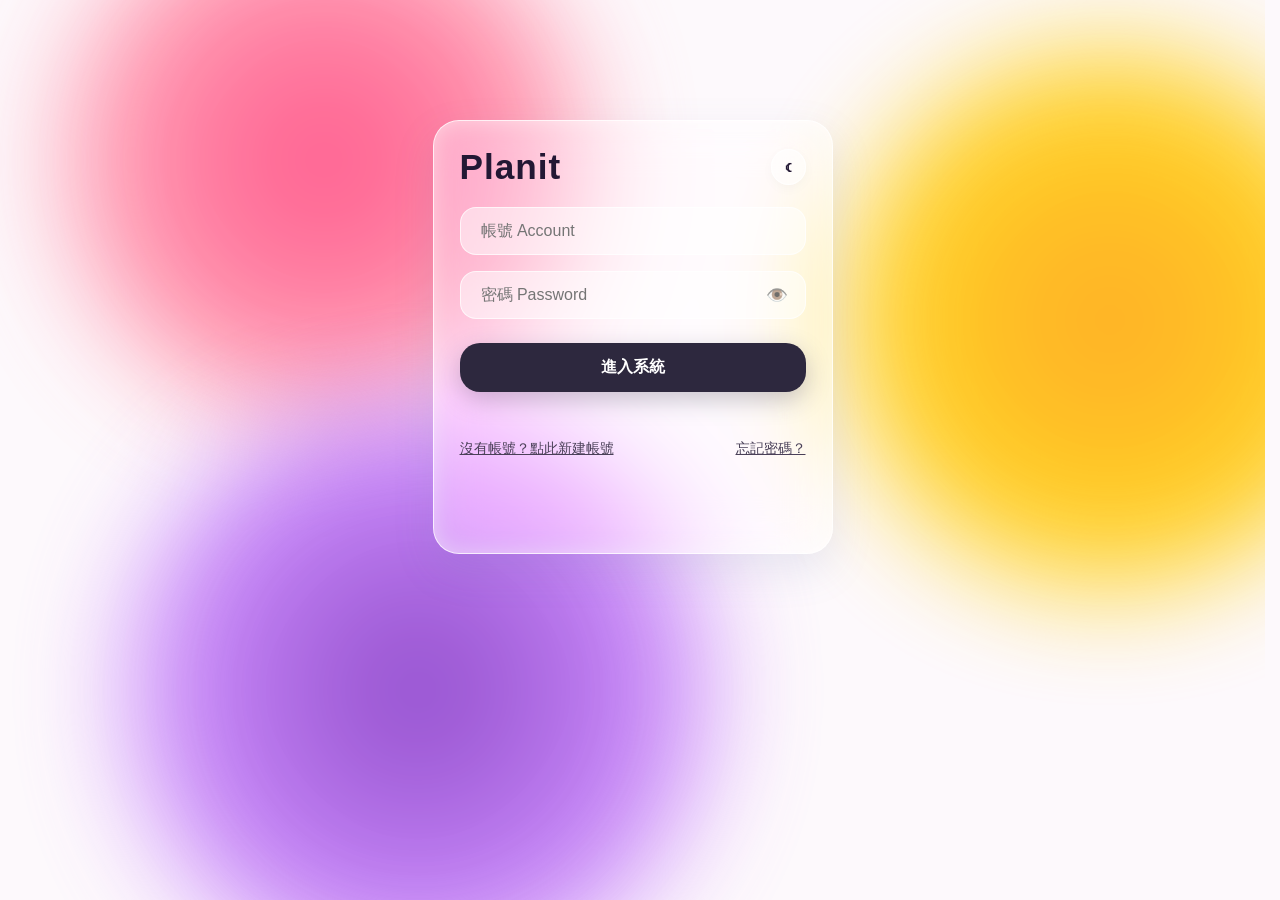
==== commit 54830e7a: "style: enhance text contrast for persistent toggle and hints, and rename routine task to 例行公事" ====
--- a/index.html
+++ b/index.html
@@ -20,6 +20,9 @@
     <div class="cloud-orb orb-orange"></div>
   </div>
 
+  <!-- ── 頂部浮動通知容器 (Toast Notifications) ── -->
+  <div id="toast-container" class="toast-container"></div>
+
   <!-- ── VIEW 1：登入畫面 ─────────────────────── -->
   <div id="login-view" class="view-active window-shell login-shell">
     <div class="titlebar" style="position:relative;">
@@ -58,12 +61,13 @@
       <div class="titlebar">
         <h1>Planit</h1>
         <div class="action-button-group">
-          <button class="bubble-menu-btn" onclick="openTaskModal()"    title="新增任務">＋ 新增</button>
-          <button class="bubble-menu-btn" onclick="openArchiveModal()" title="已完成完成區">📁 完成區</button>
-          <button class="bubble-menu-btn" onclick="openGuideModal()"   title="功能說明">💡 說明</button>
-          <button class="bubble-menu-btn theme-toggle-btn"             title="切換主題">☾</button>
+          <button class="bubble-menu-btn" onclick="openTaskModal()"        title="新增任務">＋ 新增</button>
+          <button class="bubble-menu-btn" onclick="openArchiveModal()"     title="已完成完成區">📁 完成區</button>
+          <button class="bubble-menu-btn" onclick="openLeaderboardModal()" title="今日先鋒榜">🏆 排行榜</button>
+          <button class="bubble-menu-btn" onclick="openGuideModal()"       title="功能說明">💡 說明</button>
+          <button class="bubble-menu-btn theme-toggle-btn"                 title="切換主題">☾</button>
           <div class="profile-avatar-btn" onclick="openProfileModal()" id="user-avatar-badge" title="個人中心">U</div>
-          <button class="bubble-menu-btn" onclick="logout()"           title="登出">🚪</button>
+          <button class="bubble-menu-btn logout-btn" onclick="openLogoutModal()" title="登出">🚪 登出</button>
         </div>
       </div>
 
@@ -90,8 +94,22 @@
       </div>
     </div>
 
-    <!-- 右欄：即將到來 -->
+    <!-- 右欄：今日待辦概況與即將到來 -->
     <div class="window-shell upcoming-panel">
+      <!-- 🎯 今日待辦與完成事項模組 -->
+      <div class="today-overview-box" id="today-overview-box">
+        <div class="today-overview-header">
+          <span class="today-overview-title">📋 今日待辦</span>
+          <span class="today-overview-badge" id="today-stats-badge">(0/0)</span>
+        </div>
+        <div class="today-overview-desc" id="today-stats-desc">
+          已完成 0 項 / 共 0 項待辦
+        </div>
+        <div class="today-progress-bar-bg">
+          <div class="today-progress-bar-fill" id="today-stats-progress"></div>
+        </div>
+      </div>
+
       <h3>🔔 即將到來</h3>
       <div id="upcoming-list" style="font-size:0.85rem; color:var(--text-mid);">載入預告中...</div>
     </div>
@@ -108,7 +126,7 @@
         <div class="tag-selector">
           <div class="tag-btn new-tag-btn active" onclick="selectOpt('.new-tag-btn',this)" data-val="⚡️ 碎片 (<15m)">⚡️ 碎片 (&lt;15m)</div>
           <div class="tag-btn new-tag-btn" onclick="selectOpt('.new-tag-btn',this)" data-val="🧠 深度專注">🧠 深度專注</div>
-          <div class="tag-btn new-tag-btn" onclick="selectOpt('.new-tag-btn',this)" data-val="🔁 例行重複">🔁 例行重複</div>
+          <div class="tag-btn new-tag-btn" onclick="selectOpt('.new-tag-btn',this)" data-val="🔁 例行公事">🔁 例行公事</div>
           <div class="tag-btn new-tag-btn" onclick="selectOpt('.new-tag-btn',this)" data-val="☕️ 生活/社交">☕️ 生活/社交</div>
         </div>
       </div>
@@ -127,6 +145,12 @@
         <div class="input-group" style="margin-bottom:0;">
           <input type="date" id="new-task-duedate">
         </div>
+        <div style="margin-top:8px; text-align:left;">
+          <label class="persistent-toggle-label">
+            <input type="checkbox" id="new-task-persistent" style="width:17px; height:17px; accent-color:#6C5CE7; cursor:pointer;">
+            <span>📌 截止日前持續顯示（每日常駐推進）</span>
+          </label>
+        </div>
       </div>
 
       <div class="input-group" style="margin-top:14px;">
@@ -155,8 +179,8 @@
       <button class="modal-close-corner-btn" onclick="closeDetailModal()">✕</button>
 
       <div style="margin-bottom:12px;">
-        <input type="text" id="edit-task-title"
-          style="width:100%; padding:10px 14px; border-radius:12px; border:1px solid rgba(255,255,255,0.7); background:rgba(255,255,255,0.5); font-size:1.1rem; font-weight:700; text-align:center; color:var(--text-hi); outline:none;"
+        <input type="text" id="edit-task-title" class="edit-modal-input"
+          style="width:100%; padding:10px 14px; font-size:1.1rem; font-weight:700; text-align:center;"
           placeholder="任務名稱">
       </div>
 
@@ -165,20 +189,27 @@
         <div class="tag-selector" id="edit-tag-selector">
           <div class="tag-btn edit-tag-btn" onclick="selectOpt('.edit-tag-btn',this)" data-val="⚡️ 碎片 (<15m)">⚡️ 碎片 (&lt;15m)</div>
           <div class="tag-btn edit-tag-btn" onclick="selectOpt('.edit-tag-btn',this)" data-val="🧠 深度專注">🧠 深度專注</div>
-          <div class="tag-btn edit-tag-btn" onclick="selectOpt('.edit-tag-btn',this)" data-val="🔁 例行重複">🔁 例行重複</div>
+          <div class="tag-btn edit-tag-btn" onclick="selectOpt('.edit-tag-btn',this)" data-val="🔁 例行公事">🔁 例行公事</div>
           <div class="tag-btn edit-tag-btn" onclick="selectOpt('.edit-tag-btn',this)" data-val="☕️ 生活/社交">☕️ 生活/社交</div>
         </div>
       </div>
 
-      <div style="display:flex; gap:8px; margin-bottom:12px;">
-        <input type="date" id="edit-task-duedate"
-          style="flex:1; padding:8px; border-radius:10px; border:1px solid rgba(255,255,255,0.7); background:rgba(255,255,255,0.5); color:var(--text-hi); font-size:0.85rem;">
-        <select id="edit-task-priority"
-          style="flex:1; padding:8px; border-radius:10px; border:1px solid rgba(255,255,255,0.7); background:rgba(255,255,255,0.5); color:var(--text-hi); font-size:0.85rem;">
+      <div style="display:flex; gap:8px; margin-bottom:8px;">
+        <input type="date" id="edit-task-duedate" class="edit-modal-input"
+          style="flex:1; padding:8px; font-size:0.85rem;">
+        <select id="edit-task-priority" class="edit-modal-select"
+          style="flex:1; padding:8px; font-size:0.85rem;">
           <option value="🔴 緊急">🔴 緊急</option>
           <option value="🟡 一般">🟡 一般</option>
           <option value="🟢 輕鬆">🟢 輕鬆</option>
         </select>
+      </div>
+
+      <div style="margin-bottom:12px; text-align:left;">
+        <label class="persistent-toggle-label">
+          <input type="checkbox" id="edit-task-persistent" style="width:17px; height:17px; accent-color:#6C5CE7; cursor:pointer;">
+          <span>📌 截止日前持續顯示（每日常駐推進）</span>
+        </label>
       </div>
 
       <div id="detail-progress-text" style="font-size:0.85rem; font-weight:600; color:#2A9D8F;"></div>
@@ -263,7 +294,7 @@
           <strong>🏷️ 標籤定義</strong><br>
           • <strong>⚡️ 碎片 (&lt;15m)</strong>：15 分鐘瑣事。<br>
           • <strong>🧠 深度專注</strong>：重要專案。<br>
-          • <strong>🔁 例行重複</strong>：藍線固定工作。<br>
+          • <strong>🔁 例行公事</strong>：每日固定工作。<br>
           • <strong>☕️ 生活/社交</strong>：聚會與日常採購。
         </div>
         <div class="guide-item">
@@ -301,6 +332,36 @@
         <div style="text-align:center; color:var(--text-mid); padding:20px;">目前沒有已完成的任務</div>
       </div>
       <button class="btn-main btn-secondary" onclick="closeArchiveModal()">關閉抽屜</button>
+    </div>
+  </div>
+
+  <!-- ── VIEW 10：登出確認 Modal ─────────────────── -->
+  <div id="logout-modal" class="modal-overlay view-hidden" onclick="handleModalOverlayClick(event,'logout-modal')">
+    <div class="window-shell modal-shell" style="text-align:center;">
+      <h2 style="font-size:1.25rem; margin-bottom:16px;">🚪 登出確認</h2>
+      <p style="color:var(--text-mid); margin-bottom:24px; font-size:0.95rem;">確定要登出系統嗎？<br><span style="font-size:0.85rem; opacity:0.8;">登出後需重新輸入帳號密碼。</span></p>
+      <div style="display:flex; gap:12px;">
+        <button class="btn-main btn-secondary" onclick="closeLogoutModal()">取消</button>
+        <button class="btn-main btn-danger" onclick="confirmLogout()">確定登出</button>
+      </div>
+    </div>
+  </div>
+
+  <!-- ── VIEW 11：今日敏捷先鋒榜 Modal ────────────── -->
+  <div id="leaderboard-modal" class="modal-overlay view-hidden" onclick="handleModalOverlayClick(event,'leaderboard-modal')">
+    <div class="window-shell modal-shell" style="text-align:center; max-width:420px;">
+      <button class="modal-close-corner-btn" onclick="closeLeaderboardModal()">✕</button>
+      <h2 style="font-size:1.25rem; margin-bottom:8px;">🏆 今日敏捷先鋒榜</h2>
+      <p style="color:var(--text-mid); margin-bottom:16px; font-size:0.85rem;">依今日任務達成率 (%) 即時排行</p>
+      
+      <div id="leaderboard-container" style="max-height:320px; overflow-y:auto; margin-bottom:16px;">
+        <div style="text-align:center; color:var(--text-mid); padding:24px;">載入排行榜中...</div>
+      </div>
+
+      <div style="font-size:0.75rem; color:var(--text-mid); margin-bottom:14px; opacity:0.85;">
+        🔒 僅公開達成率與完成件數，個人任務清單完全隱私保護
+      </div>
+      <button class="btn-main btn-secondary" onclick="closeLeaderboardModal()">關閉榜單</button>
     </div>
   </div>
 
--- a/css/style.css
+++ b/css/style.css
@@ -3,7 +3,7 @@
    包含：全域 :root 變數、動畫、所有元件樣式、Dark Mode
    ============================================================ */
 
-:root { --text-hi: #2B213A; --text-mid: #7D738A; --card-radius: 26px; }
+:root { --text-hi: #231834; --text-mid: #4A4058; --card-radius: 26px; }
 * { box-sizing: border-box; margin: 0; padding: 0; font-family: -apple-system, BlinkMacSystemFont, "Segoe UI", Roboto, sans-serif; }
 
 html { min-height: 100vh; background: #FDF9FC; overflow-y: scroll; scrollbar-gutter: stable; }
@@ -25,7 +25,7 @@
 .orb-orange { top:50px; right:-100px; width:540px; height:540px; background:radial-gradient(circle,#FF9E00 0%,#FFD000 65%,rgba(255,234,167,0) 100%); animation: driftOrange 16s infinite alternate ease-in-out; animation-delay:-6s; }
 
 /* ── Dark Mode ── */
-body.dark { background-color:#0A0A12 !important; color:#F1F0F7 !important; --text-hi:#F1F0F7; --text-mid:#9E9AA8; }
+body.dark { background-color:#0A0A12 !important; color:#FFFFFF !important; --text-hi:#FFFFFF; --text-mid:#D8D4E5; }
 body.dark .orb-peach  { background:radial-gradient(circle,#2E1065 0%,#0A0A12 80%) !important; opacity:0.5; }
 body.dark .orb-purple { background:radial-gradient(circle,#1E1B4B 0%,#0A0A12 80%) !important; opacity:0.5; }
 body.dark .orb-orange { background:radial-gradient(circle,#082F49 0%,#0A0A12 80%) !important; opacity:0.5; }
@@ -120,7 +120,8 @@
 
 /* ── Tag / Priority 選擇器 ── */
 .selector-group { margin-bottom:16px; text-align:left; }
-.selector-title { font-size:0.8rem; font-weight:700; color:var(--text-mid); margin-bottom:8px; margin-left:4px; }
+.selector-title { font-size:0.85rem; font-weight:700; color:var(--text-hi); margin-bottom:8px; margin-left:4px; }
+body.dark .selector-title { color:#FFFFFF; }
 .tag-selector { display:flex; gap:8px; flex-wrap:wrap; }
 .tag-btn, .pri-btn { padding:7px 15px; border-radius:16px; font-size:0.85rem; font-weight:600; background:rgba(255,255,255,0.45); border:1px solid rgba(255,255,255,0.7); color:var(--text-mid); cursor:pointer; transition:all 0.2s; }
 body.dark .tag-btn, body.dark .pri-btn { background:rgba(255,255,255,0.05); border-color:rgba(255,255,255,0.1); color:#F1F0F7; }
@@ -154,7 +155,17 @@
 
 .card-topbar { width:100%; display:flex; justify-content:space-between; align-items:center; gap:4px; font-size:0.68rem; pointer-events:none; }
 .card-tag-text { flex:1; color:var(--text-mid); font-weight:600; white-space:nowrap; overflow:hidden; text-overflow:ellipsis; text-align:left; }
-.card-due-badge { flex-shrink:0; color:#E63946; font-weight:700; background:rgba(230,57,70,0.12); padding:2px 6px; border-radius:8px; font-size:0.65rem; white-space:nowrap; }
+/* ── 智慧倒數膠囊 ── */
+.card-due-badge { flex-shrink:0; font-weight:700; padding:2px 7px; border-radius:8px; font-size:0.65rem; white-space:nowrap; transition:all 0.2s; }
+.card-due-badge.countdown-badge { color:#2A9D8F; background:rgba(42,157,143,0.12); }
+body.dark .card-due-badge.countdown-badge { color:#48CAE4; background:rgba(72,202,228,0.15); }
+.card-due-badge.urgent-countdown-badge { color:#E67E22; background:rgba(230,126,34,0.15); font-weight:800; }
+body.dark .card-due-badge.urgent-countdown-badge { color:#F39C12; background:rgba(243,156,18,0.25); }
+.card-due-badge.today-due-badge { color:#E63946; background:rgba(230,57,70,0.18); font-weight:800; border:1px solid rgba(230,57,70,0.4); animation:urgentPulse 1.8s infinite ease-in-out; }
+body.dark .card-due-badge.today-due-badge { color:#FF6B6B; background:rgba(255,107,107,0.25); border-color:rgba(255,107,107,0.5); }
+.card-due-badge.overdue-badge { color:#D90429; background:rgba(217,4,41,0.22); font-weight:800; }
+.card-due-badge.routine-due-badge { color:var(--text-mid); background:rgba(0,0,0,0.05); }
+body.dark .card-due-badge.routine-due-badge { background:rgba(255,255,255,0.08); }
 .card-title-text { text-align:center; width:100%; font-size:0.95rem; line-height:1.3; display:-webkit-box; -webkit-line-clamp:2; -webkit-box-orient:vertical; overflow:hidden; word-break:break-word; margin:auto 0; pointer-events:none; }
 
 .progress-bar-bg { position:absolute; bottom:0; left:0; width:100%; height:5px; background:rgba(0,0,0,0.05); pointer-events:none; }
@@ -207,7 +218,324 @@
 .archive-item button { flex-shrink:0; width:auto !important; padding:6px 14px !important; font-size:0.8rem !important; margin-top:0 !important; }
 
 /* ── 說明 ── */
-.guide-box { text-align:left; line-height:1.6; font-size:0.88rem; }
-.guide-item { margin-bottom:12px; padding:12px 16px; background:rgba(255,255,255,0.45); border-radius:16px; border:1px solid rgba(255,255,255,0.6); }
-body.dark .guide-item { background:rgba(255,255,255,0.05); border-color:rgba(255,255,255,0.1); }
+.guide-box { text-align:left; line-height:1.7; font-size:0.92rem; color:var(--text-hi); }
+.guide-item { margin-bottom:12px; padding:14px 18px; background:rgba(255,255,255,0.7); border-radius:16px; border:1px solid rgba(255,255,255,0.85); color:var(--text-hi); font-size:0.92rem; }
+body.dark .guide-item { background:rgba(255,255,255,0.08); border-color:rgba(255,255,255,0.18); color:#FFFFFF !important; }
+.guide-item strong { color:var(--text-hi); }
+body.dark .guide-item strong { color:#FFFFFF !important; }
 .version-tag { display:inline-block; padding:3px 10px; border-radius:12px; background:rgba(108,92,231,0.15); color:#6C5CE7; font-weight:700; font-size:0.75rem; margin-left:6px; }
+
+/* ── 關鍵高清晰文字樣式 ── */
+.persistent-toggle-label {
+  display: inline-flex;
+  align-items: center;
+  gap: 8px;
+  cursor: pointer;
+  font-size: 0.95rem;
+  font-weight: 700;
+  color: var(--text-hi) !important;
+  user-select: none;
+  padding: 4px 0;
+}
+body.dark .persistent-toggle-label {
+  color: #FFFFFF !important;
+}
+
+.detail-empty-hint {
+  text-align: center;
+  color: var(--text-hi);
+  opacity: 0.9;
+  padding: 12px;
+  font-size: 0.95rem;
+  font-weight: 600;
+}
+body.dark .detail-empty-hint {
+  color: #FFFFFF !important;
+}
+
+/* ── 右欄：今日待辦概況模組 ── */
+.today-overview-box {
+  margin-bottom: 20px;
+  padding-bottom: 16px;
+  border-bottom: 1px solid rgba(255, 255, 255, 0.4);
+}
+body.dark .today-overview-box {
+  border-bottom-color: rgba(255, 255, 255, 0.1);
+}
+.today-overview-header {
+  display: flex;
+  justify-content: space-between;
+  align-items: center;
+  margin-bottom: 8px;
+}
+.today-overview-title {
+  font-size: 1rem;
+  font-weight: 700;
+  color: var(--text-hi);
+  display: flex;
+  align-items: center;
+  gap: 6px;
+}
+.today-overview-badge {
+  font-size: 0.95rem;
+  font-weight: 700;
+  color: #2A9D8F;
+  background: rgba(42, 157, 143, 0.12);
+  padding: 3px 10px;
+  border-radius: 12px;
+  transition: all 0.2s ease;
+}
+body.dark .today-overview-badge {
+  color: #48CAE4;
+  background: rgba(72, 202, 228, 0.15);
+}
+.today-overview-desc {
+  font-size: 0.8rem;
+  color: var(--text-mid);
+  margin-bottom: 8px;
+}
+.today-progress-bar-bg {
+  width: 100%;
+  height: 6px;
+  background: rgba(0, 0, 0, 0.06);
+  border-radius: 3px;
+  overflow: hidden;
+}
+body.dark .today-progress-bar-bg {
+  background: rgba(255, 255, 255, 0.08);
+}
+.today-progress-bar-fill {
+  height: 100%;
+  width: 0%;
+  background: linear-gradient(90deg, #2A9D8F, #48CAE4);
+  border-radius: 3px;
+  transition: width 0.35s cubic-bezier(0.4, 0, 0.2, 1);
+}
+body.dark .today-progress-bar-fill {
+  background: linear-gradient(90deg, #6C5CE7, #8E78FF);
+  box-shadow: 0 0 8px rgba(108, 92, 231, 0.5);
+}
+
+/* ── 編輯任務表單元件與暗黑模式顏色修復 ── */
+.edit-modal-input, .edit-modal-select {
+  border-radius: 12px;
+  border: 1px solid rgba(255, 255, 255, 0.7);
+  background: rgba(255, 255, 255, 0.6);
+  color: var(--text-hi);
+  outline: none;
+  transition: all 0.2s;
+}
+.edit-modal-input:focus, .edit-modal-select:focus {
+  border-color: var(--text-hi);
+  background: rgba(255, 255, 255, 0.85);
+}
+
+body.dark .edit-modal-input,
+body.dark .edit-modal-select {
+  background: rgba(255, 255, 255, 0.08) !important;
+  border-color: rgba(255, 255, 255, 0.16) !important;
+  color: #F1F0F7 !important;
+  color-scheme: dark;
+}
+body.dark .edit-modal-input:focus,
+body.dark .edit-modal-select:focus {
+  border-color: #6C5CE7 !important;
+  background: rgba(255, 255, 255, 0.12) !important;
+}
+
+/* 🎯 關鍵修復：下拉選單 option 在暗黑模式下的顏色完全可見 */
+select, select option,
+.edit-modal-select, .edit-modal-select option {
+  background-color: #ffffff;
+  color: #2B213A;
+}
+
+body.dark select,
+body.dark .edit-modal-select {
+  color-scheme: dark;
+}
+
+body.dark select option,
+body.dark .edit-modal-select option {
+  background-color: #1e1b2e !important;
+  color: #F1F0F7 !important;
+}
+
+body.dark input[type="date"] {
+  color-scheme: dark;
+}
+
+/* ── 🔔 全域 Toast 浮動通知系統 ────────────────────────── */
+.toast-container {
+  position: fixed;
+  top: 24px;
+  left: 50%;
+  transform: translateX(-50%);
+  z-index: 100000;
+  display: flex;
+  flex-direction: column;
+  align-items: center;
+  gap: 10px;
+  pointer-events: none;
+}
+
+.toast-notification {
+  pointer-events: auto;
+  display: flex;
+  align-items: center;
+  gap: 10px;
+  padding: 10px 18px;
+  border-radius: 999px;
+  font-size: 0.9rem;
+  font-weight: 600;
+  box-shadow: 0 8px 24px rgba(0, 0, 0, 0.18);
+  backdrop-filter: blur(12px);
+  -webkit-backdrop-filter: blur(12px);
+  animation: toastSlideDown 0.3s cubic-bezier(0.16, 1, 0.3, 1) forwards;
+  transition: opacity 0.3s ease, transform 0.3s ease;
+}
+
+.toast-notification.toast-hide {
+  opacity: 0;
+  transform: translateY(-16px) scale(0.95);
+}
+
+.toast-success {
+  background: rgba(42, 157, 143, 0.92);
+  color: #ffffff;
+  border: 1px solid rgba(255, 255, 255, 0.3);
+}
+
+.toast-info {
+  background: rgba(108, 92, 231, 0.92);
+  color: #ffffff;
+  border: 1px solid rgba(255, 255, 255, 0.3);
+}
+
+.toast-warning {
+  background: rgba(231, 111, 81, 0.92);
+  color: #ffffff;
+  border: 1px solid rgba(255, 255, 255, 0.3);
+}
+
+.toast-danger {
+  background: rgba(214, 48, 49, 0.92);
+  color: #ffffff;
+  border: 1px solid rgba(255, 255, 255, 0.3);
+}
+
+@keyframes toastSlideDown {
+  from {
+    opacity: 0;
+    transform: translateY(-24px) scale(0.92);
+  }
+  to {
+    opacity: 1;
+    transform: translateY(0) scale(1);
+  }
+}
+
+/* ── 🚪 登出按鈕樣式 ────────────────────────────────────── */
+.bubble-menu-btn.logout-btn {
+  color: var(--urgent, #E76F51);
+  font-weight: 600;
+  padding: 6px 12px;
+  border-color: rgba(231, 111, 81, 0.3);
+}
+
+.bubble-menu-btn.logout-btn:hover {
+  background: rgba(231, 111, 81, 0.12);
+  border-color: var(--urgent, #E76F51);
+}
+
+/* ── 🏆 今日敏捷先鋒榜樣式 ────────────────────────────────── */
+.lb-item {
+  display: flex;
+  align-items: center;
+  gap: 12px;
+  padding: 10px 14px;
+  margin-bottom: 8px;
+  border-radius: 12px;
+  background: var(--card-bg, rgba(255, 255, 255, 0.7));
+  border: 1px solid var(--border-color, rgba(0, 0, 0, 0.08));
+  text-align: left;
+  transition: transform 0.15s ease;
+}
+
+.lb-item:hover {
+  transform: translateY(-2px);
+}
+
+.lb-item.is-current-user {
+  border: 1.5px solid #6C5CE7;
+  background: rgba(108, 92, 231, 0.08);
+}
+
+.lb-rank {
+  font-size: 1.25rem;
+  font-weight: 800;
+  min-width: 28px;
+  text-align: center;
+}
+
+.lb-user-info {
+  flex: 1;
+  min-width: 0;
+}
+
+.lb-username {
+  font-size: 0.9rem;
+  font-weight: 700;
+  color: var(--text-dark, #2B213A);
+  display: flex;
+  align-items: center;
+  gap: 6px;
+  overflow: hidden;
+  text-overflow: ellipsis;
+  white-space: nowrap;
+}
+
+.lb-me-tag {
+  font-size: 0.7rem;
+  padding: 1px 6px;
+  border-radius: 6px;
+  background: #6C5CE7;
+  color: #fff;
+  font-weight: 600;
+}
+
+.lb-progress-bar {
+  width: 100%;
+  height: 6px;
+  background: rgba(0, 0, 0, 0.08);
+  border-radius: 999px;
+  margin-top: 6px;
+  overflow: hidden;
+}
+
+body.dark .lb-progress-bar {
+  background: rgba(255, 255, 255, 0.12);
+}
+
+.lb-progress-fill {
+  height: 100%;
+  border-radius: 999px;
+  background: linear-gradient(90deg, #6C5CE7, #2A9D8F);
+  transition: width 0.6s ease;
+}
+
+.lb-rate-box {
+  text-align: right;
+}
+
+.lb-rate {
+  font-size: 1.1rem;
+  font-weight: 800;
+  color: #2A9D8F;
+}
+
+.lb-counts {
+  font-size: 0.72rem;
+  color: var(--text-mid, #666);
+}
+
